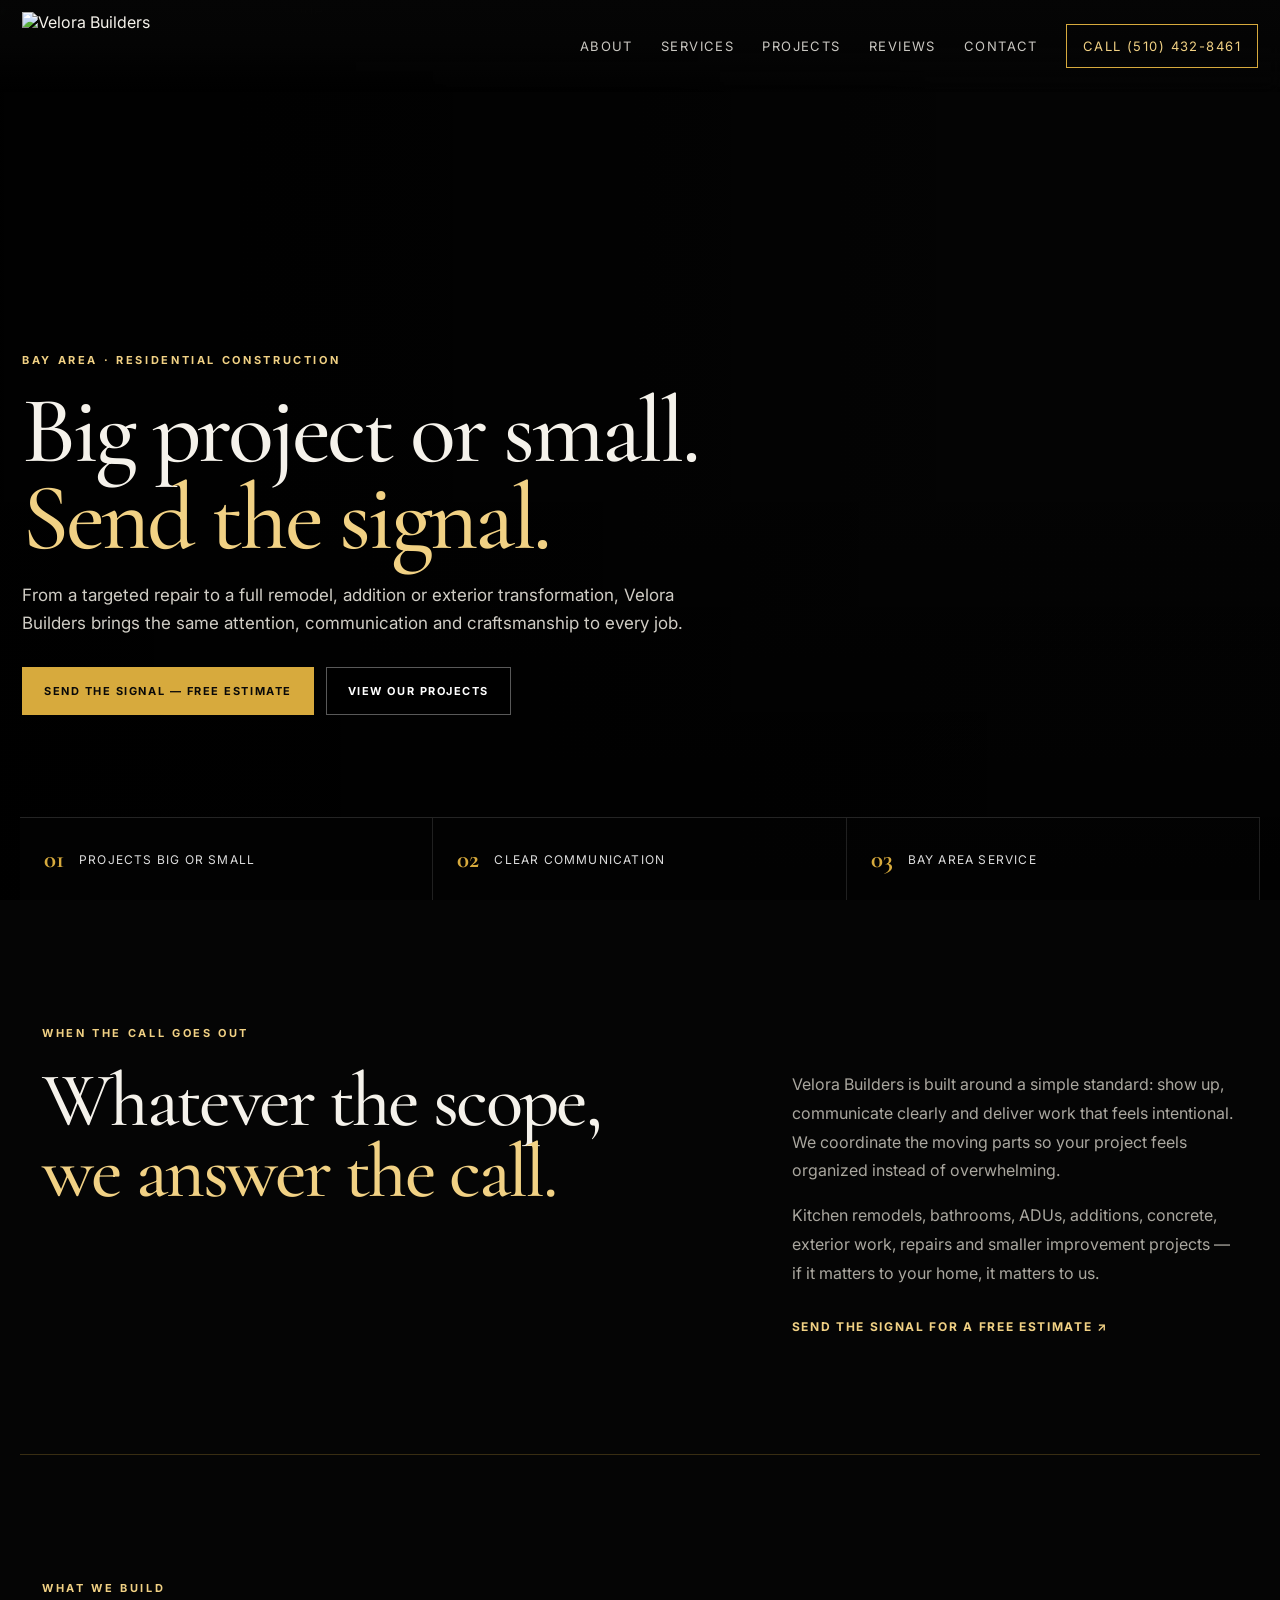
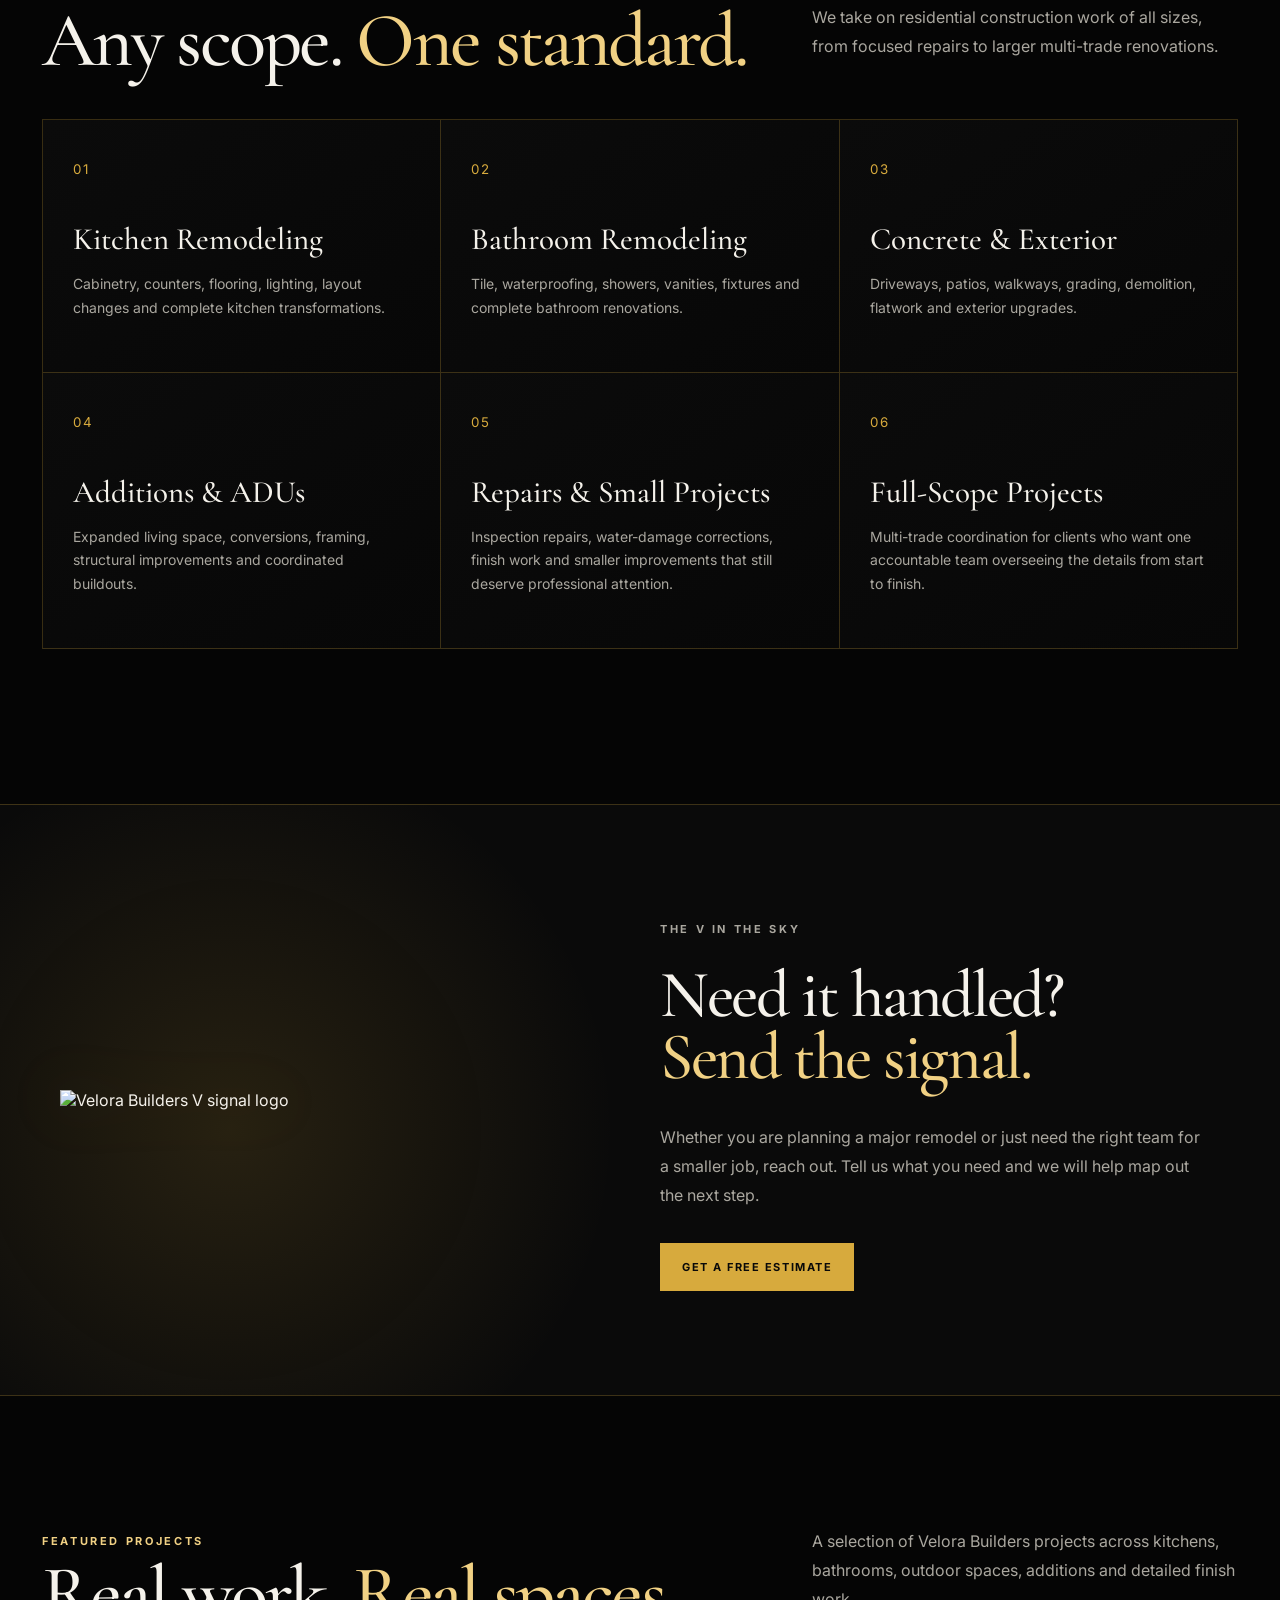
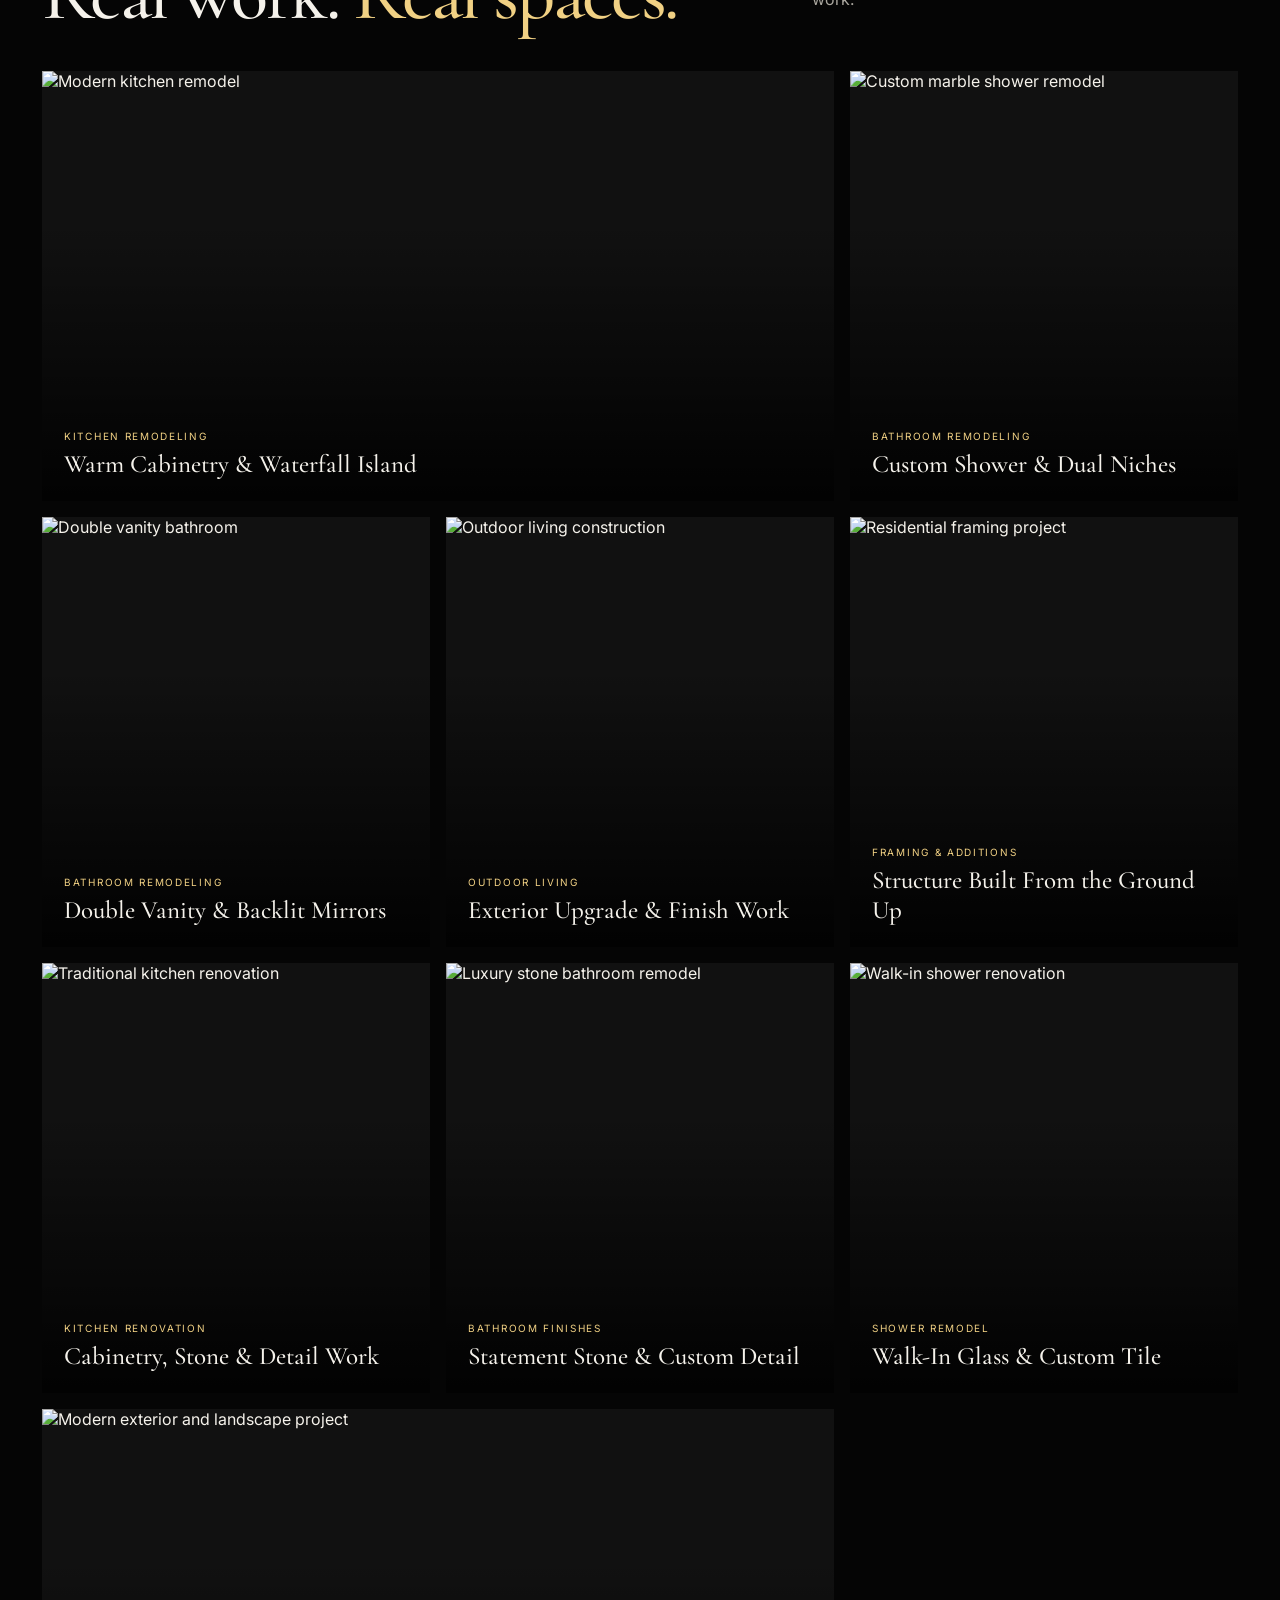
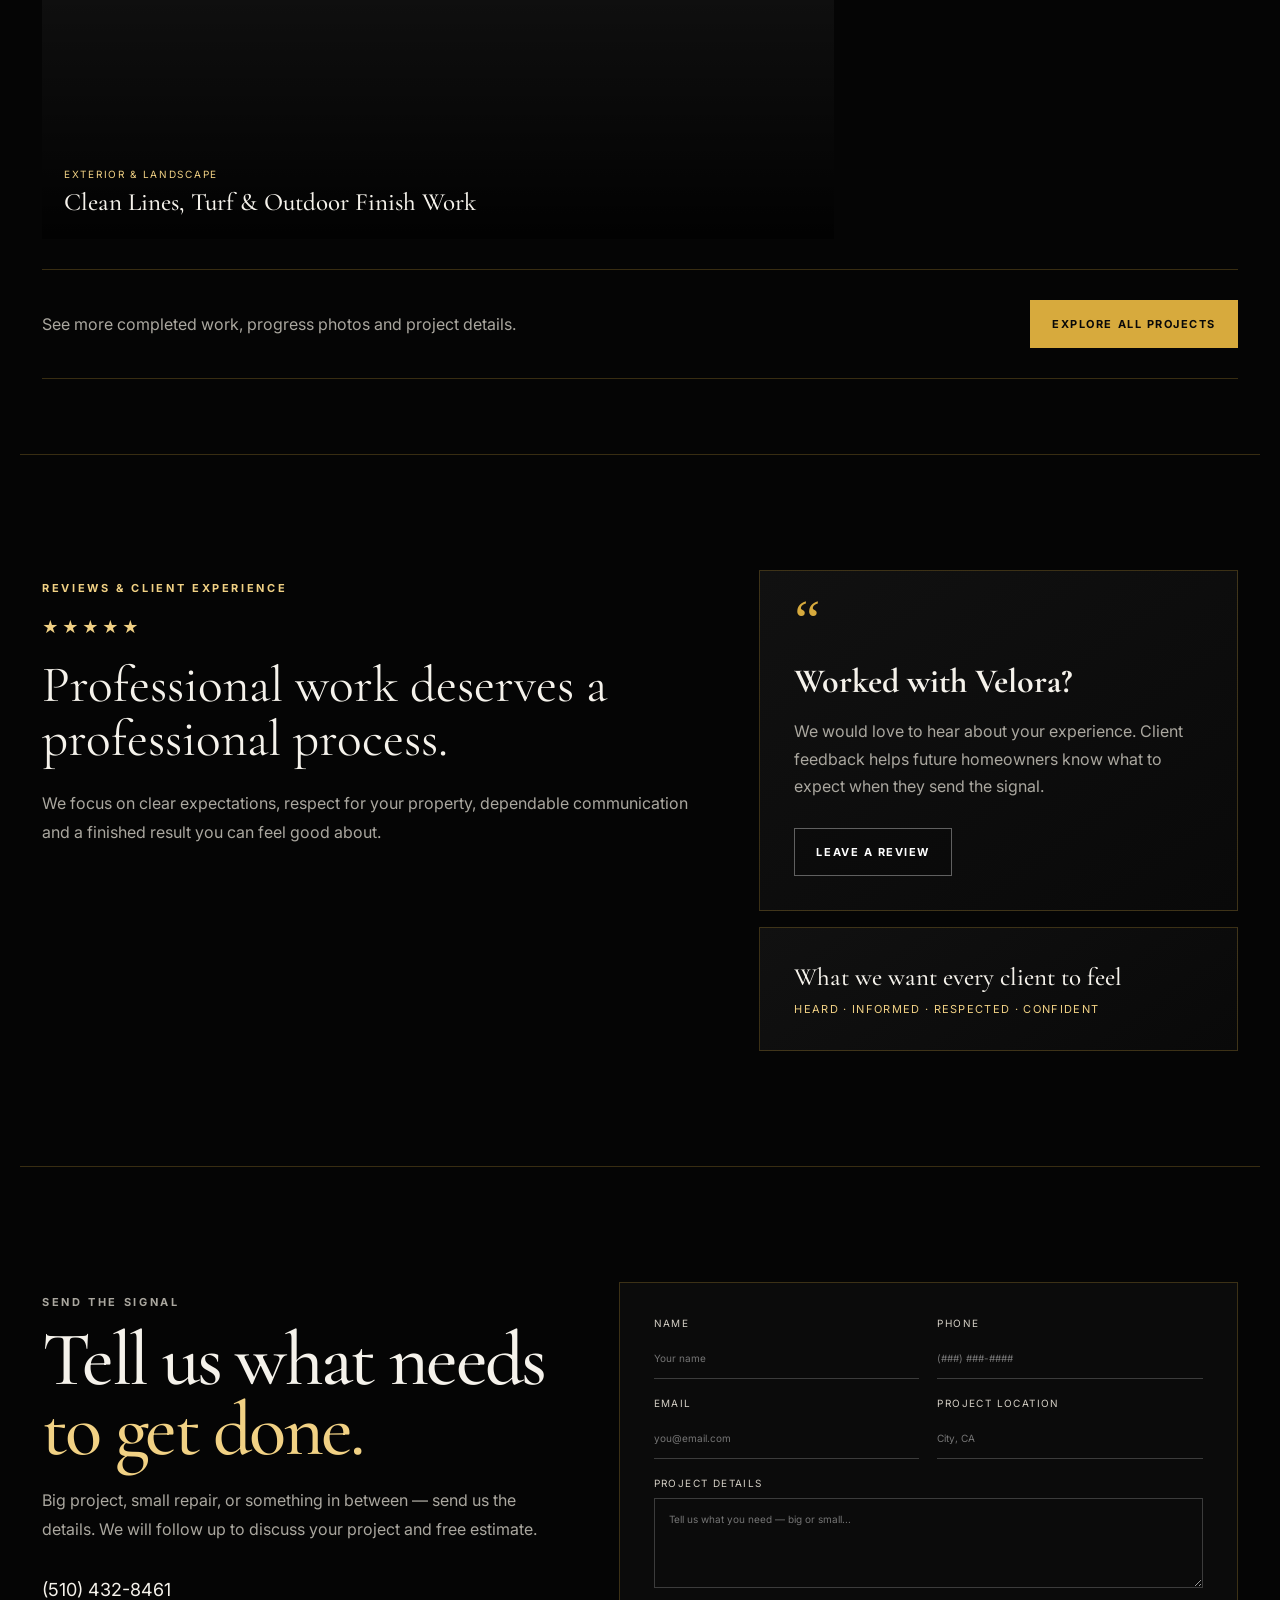
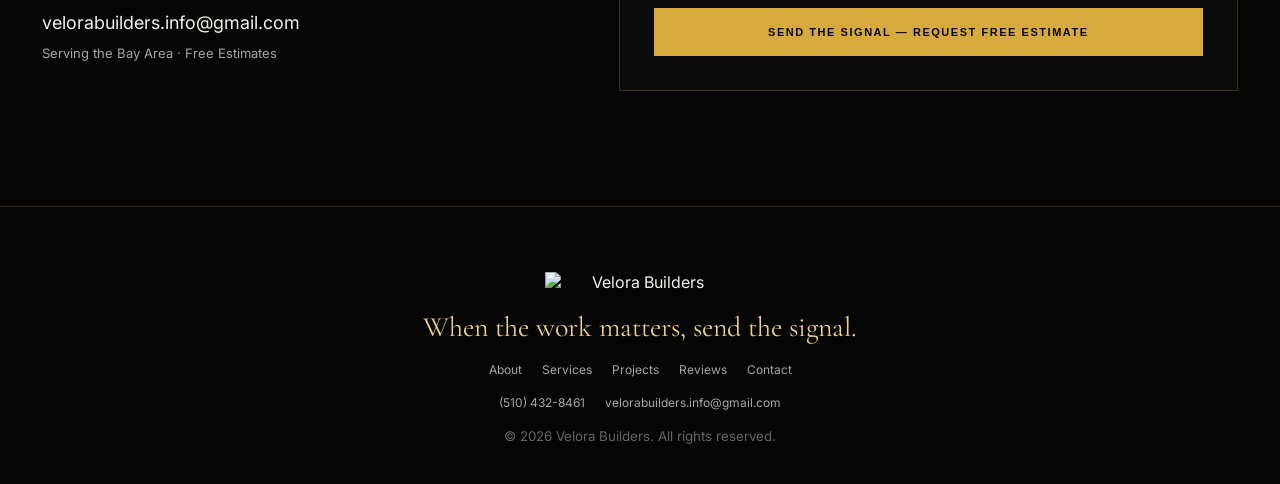
==== index.html @ 0543bd44 "Add files via upload" ====
<!doctype html>
<html lang="en">
<head>
<meta charset="utf-8">
<meta name="viewport" content="width=device-width,initial-scale=1,viewport-fit=cover">
<meta name="theme-color" content="#050505">
<meta name="description" content="Velora Builders provides residential construction, remodeling, additions, concrete, repairs and full-scope project coordination across the Bay Area. Big or small, send the signal for a free estimate.">
<title>Velora Builders | Bay Area Construction & Remodeling</title>
<link rel="preconnect" href="https://fonts.googleapis.com">
<link rel="preconnect" href="https://fonts.gstatic.com" crossorigin>
<link href="https://fonts.googleapis.com/css2?family=Cormorant+Garamond:wght@400;500;600&family=Inter:wght@400;500;600;700&display=swap" rel="stylesheet">
<link rel="icon" href="assets/logo.webp" type="image/svg+xml">
<link rel="stylesheet" href="styles.css">
<script defer src="script.js"></script>
<script type="application/ld+json">{"@context":"https://schema.org","@type":"GeneralContractor","name":"Velora Builders","telephone":"+1-510-432-8461","email":"velorabuilders.info@gmail.com","areaServed":"San Francisco Bay Area, California","description":"Residential construction, remodeling, additions, ADUs, concrete, exterior work and repairs for projects big or small."}</script>
</head>
<body>
<header class="site-header" id="top">
  <a class="brand" href="#top" aria-label="Velora Builders home"><img src="assets/logo.webp" alt="Velora Builders"></a>
  <button class="menu-btn" type="button" aria-expanded="false" aria-controls="main-nav" aria-label="Open menu"><span></span><span></span><span></span></button>
  <nav class="nav" id="main-nav">
    <a href="#about">About</a><a href="#services">Services</a><a href="projects.html">Projects</a><a href="#reviews">Reviews</a><a href="#contact">Contact</a>
    <a class="nav-call" href="tel:+15104328461">Call (510) 432-8461</a>
  </nav>
</header>
<main>
<section class="hero">
  <img class="hero-photo" src="assets/hero-kitchen.webp" alt="Modern kitchen remodel by Velora Builders">
  <div class="hero-shade"></div>
  <div class="hero-copy reveal">
    <p class="eyebrow">BAY AREA · RESIDENTIAL CONSTRUCTION</p>
    <h1>Big project or small.<br><em>Send the signal.</em></h1>
    <p class="hero-sub">From a targeted repair to a full remodel, addition or exterior transformation, Velora Builders brings the same attention, communication and craftsmanship to every job.</p>
    <div class="hero-actions"><a class="btn btn-gold" href="#contact">Send the Signal — Free Estimate</a><a class="btn btn-ghost" href="projects.html">View Our Projects</a></div>
  </div>
  <div class="hero-proof reveal"><div><b>01</b><span>Projects big or small</span></div><div><b>02</b><span>Clear communication</span></div><div><b>03</b><span>Bay Area service</span></div></div>
</section>

<section id="about" class="section intro-section">
  <p class="section-kicker">WHEN THE CALL GOES OUT</p>
  <div class="intro-grid"><h2>Whatever the scope,<br><span>we answer the call.</span></h2><div class="intro-copy"><p>Velora Builders is built around a simple standard: show up, communicate clearly and deliver work that feels intentional. We coordinate the moving parts so your project feels organized instead of overwhelming.</p><p>Kitchen remodels, bathrooms, ADUs, additions, concrete, exterior work, repairs and smaller improvement projects — if it matters to your home, it matters to us.</p><a class="text-link" href="#contact">Send the signal for a free estimate ↗</a></div></div>
</section>

<section id="services" class="section services-section">
  <div class="section-heading"><div><p class="section-kicker">WHAT WE BUILD</p><h2>Any scope. <span>One standard.</span></h2></div><p>We take on residential construction work of all sizes, from focused repairs to larger multi-trade renovations.</p></div>
  <div class="service-grid">
    <article class="service-card"><small>01</small><h3>Kitchen Remodeling</h3><p>Cabinetry, counters, flooring, lighting, layout changes and complete kitchen transformations.</p></article>
    <article class="service-card"><small>02</small><h3>Bathroom Remodeling</h3><p>Tile, waterproofing, showers, vanities, fixtures and complete bathroom renovations.</p></article>
    <article class="service-card"><small>03</small><h3>Concrete & Exterior</h3><p>Driveways, patios, walkways, grading, demolition, flatwork and exterior upgrades.</p></article>
    <article class="service-card"><small>04</small><h3>Additions & ADUs</h3><p>Expanded living space, conversions, framing, structural improvements and coordinated buildouts.</p></article>
    <article class="service-card"><small>05</small><h3>Repairs & Small Projects</h3><p>Inspection repairs, water-damage corrections, finish work and smaller improvements that still deserve professional attention.</p></article>
    <article class="service-card"><small>06</small><h3>Full-Scope Projects</h3><p>Multi-trade coordination for clients who want one accountable team overseeing the details from start to finish.</p></article>
  </div>
</section>

<section class="signal-section">
  <div class="signal-art"><img src="assets/logo.webp" alt="Velora Builders V signal logo"></div>
  <div class="signal-copy"><p class="section-kicker">THE V IN THE SKY</p><h2>Need it handled?<br><span>Send the signal.</span></h2><p>Whether you are planning a major remodel or just need the right team for a smaller job, reach out. Tell us what you need and we will help map out the next step.</p><a class="btn btn-gold" href="#contact">Get a Free Estimate</a></div>
</section>

<section id="projects" class="section projects-section">
  <div class="section-heading"><div><p class="section-kicker">FEATURED PROJECTS</p><h2>Real work. <span>Real spaces.</span></h2></div><p>A selection of Velora Builders projects across kitchens, bathrooms, outdoor spaces, additions and detailed finish work.</p></div>
  <div class="project-grid">
    <figure class="project project-wide"><img src="assets/hero-kitchen.webp" alt="Modern kitchen remodel" loading="lazy"><figcaption><span>KITCHEN REMODELING</span><b>Warm Cabinetry & Waterfall Island</b></figcaption></figure>
    <figure class="project"><img src="assets/bathroom-marble.webp" alt="Custom marble shower remodel" loading="lazy"><figcaption><span>BATHROOM REMODELING</span><b>Custom Shower & Dual Niches</b></figcaption></figure>
    <figure class="project"><img src="assets/bathroom-vanity.webp" alt="Double vanity bathroom" loading="lazy"><figcaption><span>BATHROOM REMODELING</span><b>Double Vanity & Backlit Mirrors</b></figcaption></figure>
    <figure class="project"><img src="assets/outdoor-living.webp" alt="Outdoor living construction" loading="lazy"><figcaption><span>OUTDOOR LIVING</span><b>Exterior Upgrade & Finish Work</b></figcaption></figure>
    <figure class="project"><img src="assets/framing.webp" alt="Residential framing project" loading="lazy"><figcaption><span>FRAMING & ADDITIONS</span><b>Structure Built From the Ground Up</b></figcaption></figure>
    <figure class="project"><img src="assets/kitchen-sf.webp" alt="Traditional kitchen renovation" loading="lazy"><figcaption><span>KITCHEN RENOVATION</span><b>Cabinetry, Stone & Detail Work</b></figcaption></figure>
    <figure class="project"><img src="assets/bathroom-stone.webp" alt="Luxury stone bathroom remodel" loading="lazy"><figcaption><span>BATHROOM FINISHES</span><b>Statement Stone & Custom Detail</b></figcaption></figure>
    <figure class="project"><img src="assets/bathroom-shower.webp" alt="Walk-in shower renovation" loading="lazy"><figcaption><span>SHOWER REMODEL</span><b>Walk-In Glass & Custom Tile</b></figcaption></figure>
    <figure class="project project-wide"><img src="assets/exterior-modern.webp" alt="Modern exterior and landscape project" loading="lazy"><figcaption><span>EXTERIOR & LANDSCAPE</span><b>Clean Lines, Turf & Outdoor Finish Work</b></figcaption></figure>
  </div>
  <div class="project-cta"><p>See more completed work, progress photos and project details.</p><a class="btn btn-gold" href="projects.html">Explore All Projects</a></div>
</section>

<section id="reviews" class="section reviews-section">
  <div class="review-main"><p class="section-kicker">REVIEWS & CLIENT EXPERIENCE</p><div class="stars" aria-label="Five stars">★★★★★</div><blockquote>Professional work deserves a professional process.</blockquote><p>We focus on clear expectations, respect for your property, dependable communication and a finished result you can feel good about.</p></div>
  <div class="review-stack">
    <article class="review-card"><span class="quote-mark">“</span><h3>Worked with Velora?</h3><p>We would love to hear about your experience. Client feedback helps future homeowners know what to expect when they send the signal.</p><a class="btn btn-ghost" href="mailto:velorabuilders.info@gmail.com?subject=Velora%20Builders%20Review">Leave a Review</a></article>
    <article class="review-mini"><b>What we want every client to feel</b><span>Heard · Informed · Respected · Confident</span></article>
  </div>
</section>

<section id="contact" class="section contact-section">
  <div class="contact-copy"><p class="section-kicker">SEND THE SIGNAL</p><h2>Tell us what needs <span>to get done.</span></h2><p>Big project, small repair, or something in between — send us the details. We will follow up to discuss your project and free estimate.</p><div class="contact-list"><a href="tel:+15104328461">(510) 432-8461</a><a href="mailto:velorabuilders.info@gmail.com">velorabuilders.info@gmail.com</a><span>Serving the Bay Area · Free Estimates</span></div></div>
  <form class="lead-form" action="https://formsubmit.co/velorabuilders.info@gmail.com" method="POST">
    <input type="hidden" name="_subject" value="New Velora Builders Website Lead"><input type="hidden" name="_captcha" value="false">
    <label>Name<input required name="name" type="text" placeholder="Your name"></label><label>Phone<input required name="phone" type="tel" placeholder="(###) ###-####"></label><label>Email<input name="email" type="email" placeholder="you@email.com"></label><label>Project Location<input name="location" type="text" placeholder="City, CA"></label><label class="full">Project Details<textarea required name="message" rows="5" placeholder="Tell us what you need — big or small..."></textarea></label><button class="btn btn-gold full" type="submit">Send the Signal — Request Free Estimate</button>
  </form>
</section>
</main>
<footer><a class="footer-brand" href="#top"><img src="assets/logo.webp" alt="Velora Builders"></a><p>When the work matters, send the signal.</p><div class="footer-links"><a href="#about">About</a><a href="#services">Services</a><a href="projects.html">Projects</a><a href="#reviews">Reviews</a><a href="#contact">Contact</a></div><div class="footer-contact"><a href="tel:+15104328461">(510) 432-8461</a><a href="mailto:velorabuilders.info@gmail.com">velorabuilders.info@gmail.com</a></div><small>© 2026 Velora Builders. All rights reserved.</small></footer>
</body></html>
---- styles.css ----
:root{--bg:#050505;--panel:#0b0b0b;--panel2:#111;--gold:#d7aa3d;--gold2:#f1d184;--text:#f5f2eb;--muted:#aaa79f;--line:rgba(215,170,61,.24);--max:1240px}*{box-sizing:border-box}html{scroll-behavior:smooth}body{margin:0;background:var(--bg);color:var(--text);font-family:Inter,Arial,sans-serif;overflow-x:hidden}body.menu-open{overflow:hidden}a{color:inherit;text-decoration:none}img{display:block;width:100%}.site-header{position:fixed;top:0;left:0;right:0;z-index:50;height:92px;display:flex;align-items:center;justify-content:space-between;padding:12px max(22px,calc((100vw - var(--max))/2));background:linear-gradient(180deg,rgba(5,5,5,.98),rgba(5,5,5,.78),transparent);backdrop-filter:blur(8px)}.brand{width:155px;display:block}.brand img{height:68px;object-fit:contain}.nav{display:flex;align-items:center;gap:28px;font-size:13px;text-transform:uppercase;letter-spacing:.11em}.nav a{opacity:.82;transition:.2s}.nav a:hover{opacity:1;color:var(--gold2)}.nav-call{border:1px solid var(--gold);padding:13px 16px;color:var(--gold2)!important;opacity:1!important}.menu-btn{display:none;background:none;border:0;padding:12px;z-index:60}.menu-btn span{display:block;width:27px;height:1px;background:#fff;margin:6px 0;transition:.25s}.hero{min-height:100svh;position:relative;display:flex;align-items:flex-end;overflow:hidden}.hero-photo{position:absolute;inset:0;height:100%;object-fit:cover;object-position:center}.hero-shade{position:absolute;inset:0;background:linear-gradient(90deg,rgba(0,0,0,.9) 0%,rgba(0,0,0,.64) 46%,rgba(0,0,0,.24) 78%),linear-gradient(0deg,rgba(0,0,0,.86),transparent 50%)}.hero-copy{position:relative;z-index:2;width:min(760px,calc(100% - 44px));margin-left:max(22px,calc((100vw - var(--max))/2));padding:0 0 185px}.eyebrow,.section-kicker{font-size:11px;letter-spacing:.24em;text-transform:uppercase;color:var(--gold2);font-weight:700}.hero h1,.section h2,.signal-copy h2{font-family:"Cormorant Garamond",serif;font-weight:500;line-height:.92;letter-spacing:-.035em}.hero h1{font-size:clamp(58px,7.4vw,112px);margin:20px 0}.hero h1 em,.section h2 span,.signal-copy h2 span{color:var(--gold2);font-style:normal}.hero-sub{max-width:690px;color:#d0cdc5;font-size:17px;line-height:1.65}.hero-actions{display:flex;gap:12px;flex-wrap:wrap;margin-top:30px}.btn{display:inline-flex;align-items:center;justify-content:center;min-height:48px;padding:0 21px;text-transform:uppercase;font-size:11px;font-weight:700;letter-spacing:.14em;border:1px solid transparent;transition:.2s}.btn-gold{background:var(--gold);color:#090909}.btn-gold:hover{background:var(--gold2)}.btn-ghost{border-color:rgba(255,255,255,.35);color:#fff;background:rgba(0,0,0,.15)}.btn-ghost:hover{border-color:var(--gold);color:var(--gold2)}.hero-proof{position:absolute;z-index:3;bottom:0;left:0;right:0;display:grid;grid-template-columns:repeat(3,1fr);max-width:var(--max);margin:auto;border-top:1px solid rgba(255,255,255,.14)}.hero-proof div{padding:26px 24px;display:flex;gap:15px;align-items:center;border-right:1px solid rgba(255,255,255,.12);background:rgba(5,5,5,.42);backdrop-filter:blur(6px)}.hero-proof b{color:var(--gold);font-family:"Cormorant Garamond",serif;font-size:25px}.hero-proof span{font-size:12px;text-transform:uppercase;letter-spacing:.1em;color:#ddd}.section{max-width:var(--max);margin:auto;padding:115px 22px}.intro-grid{display:grid;grid-template-columns:1.2fr .8fr;gap:80px;margin-top:26px}.section h2{font-size:clamp(50px,6vw,82px);margin:0}.intro-copy,.section-heading>p,.signal-copy p,.contact-copy>p{color:var(--muted);line-height:1.8}.intro-copy p:first-child{margin-top:4px}.text-link{color:var(--gold2);font-size:12px;text-transform:uppercase;letter-spacing:.14em;font-weight:700;display:inline-block;margin-top:12px}.services-section{border-top:1px solid var(--line)}.section-heading{display:grid;grid-template-columns:1.25fr .75fr;gap:60px;align-items:end;margin-bottom:42px}.section-heading h2{margin-top:10px}.service-grid{display:grid;grid-template-columns:repeat(3,1fr);border-top:1px solid var(--line);border-left:1px solid var(--line)}.service-card{padding:38px 30px;min-height:250px;border-right:1px solid var(--line);border-bottom:1px solid var(--line);background:linear-gradient(145deg,#0b0b0b,#070707)}.service-card small{color:var(--gold);letter-spacing:.14em}.service-card h3{font-family:"Cormorant Garamond",serif;font-size:31px;font-weight:500;margin:42px 0 10px}.service-card p{color:var(--muted);font-size:14px;line-height:1.7}.signal-section{max-width:1450px;margin:40px auto 0;display:grid;grid-template-columns:1fr 1fr;background:radial-gradient(circle at 18% 55%,rgba(215,170,61,.14),transparent 35%),#0a0a0a;border-top:1px solid var(--line);border-bottom:1px solid var(--line)}.signal-art{min-height:590px;display:flex;align-items:center;justify-content:center;padding:50px}.signal-art img{max-width:520px;filter:drop-shadow(0 0 28px rgba(215,170,61,.17))}.signal-copy{display:flex;flex-direction:column;justify-content:center;padding:70px 80px 70px 20px}.signal-copy h2{font-size:clamp(52px,5.2vw,80px);margin:14px 0 20px}.signal-copy .btn{align-self:flex-start;margin-top:18px}.projects-section{padding-bottom:75px}.project-grid{display:grid;grid-template-columns:repeat(12,1fr);gap:16px}.project{position:relative;overflow:hidden;min-height:430px;margin:0;grid-column:span 4;background:#111}.project-wide{grid-column:span 8}.project img{position:absolute;inset:0;height:100%;object-fit:cover;transition:transform .6s ease}.project:after{content:"";position:absolute;inset:35% 0 0;background:linear-gradient(transparent,rgba(0,0,0,.9))}.project:hover img{transform:scale(1.025)}.project figcaption{position:absolute;z-index:2;left:22px;right:22px;bottom:22px}.project figcaption span{display:block;color:var(--gold2);font-size:10px;letter-spacing:.17em;margin-bottom:7px}.project figcaption b{font-family:"Cormorant Garamond",serif;font-size:25px;font-weight:500}.project-cta{margin-top:30px;display:flex;align-items:center;justify-content:space-between;gap:25px;padding:28px 0;border-top:1px solid var(--line);border-bottom:1px solid var(--line)}.project-cta p{color:var(--muted)}.reviews-section{display:grid;grid-template-columns:1.15fr .85fr;gap:70px;border-top:1px solid var(--line)}.stars{color:var(--gold2);letter-spacing:.18em;margin:22px 0}.review-main blockquote{font-family:"Cormorant Garamond",serif;font-size:clamp(42px,4vw,62px);line-height:1.05;margin:0 0 22px}.review-main>p:last-child{color:var(--muted);line-height:1.8;max-width:650px}.review-stack{display:grid;gap:16px}.review-card,.review-mini{border:1px solid var(--line);padding:34px;background:linear-gradient(145deg,#111,#090909)}.quote-mark{font-family:serif;color:var(--gold);font-size:58px;line-height:.5}.review-card h3{font-family:"Cormorant Garamond",serif;font-size:34px;margin:18px 0 8px}.review-card p{color:var(--muted);line-height:1.7}.review-card .btn{margin-top:12px}.review-mini{display:flex;flex-direction:column;gap:10px}.review-mini b{font-family:"Cormorant Garamond",serif;font-size:25px;font-weight:500}.review-mini span{color:var(--gold2);font-size:11px;letter-spacing:.12em;text-transform:uppercase}.contact-section{display:grid;grid-template-columns:.9fr 1.1fr;gap:70px;border-top:1px solid var(--line)}.contact-copy h2{margin:12px 0 20px}.contact-list{display:grid;gap:12px;margin-top:35px}.contact-list a{font-size:18px}.contact-list a:hover{color:var(--gold2)}.contact-list span{color:var(--muted);font-size:13px}.lead-form{display:grid;grid-template-columns:1fr 1fr;gap:18px;padding:34px;border:1px solid var(--line);background:#0b0b0b}.lead-form label{font-size:10px;letter-spacing:.14em;text-transform:uppercase;color:#d3cec4}.lead-form input,.lead-form textarea{width:100%;margin-top:9px;padding:14px 0;color:#fff;background:transparent;border:0;border-bottom:1px solid rgba(255,255,255,.2);outline:none;font:inherit;text-transform:none}.lead-form textarea{resize:vertical;border:1px solid rgba(255,255,255,.2);padding:14px}.lead-form input:focus,.lead-form textarea:focus{border-color:var(--gold)}.full{grid-column:1/-1}footer{border-top:1px solid var(--line);padding:65px 22px 40px;display:grid;justify-items:center;gap:18px;text-align:center}.footer-brand{width:190px}.footer-brand img{max-height:150px;object-fit:contain}.footer-links,.footer-contact{display:flex;gap:20px;flex-wrap:wrap;justify-content:center;font-size:12px;color:var(--muted)}footer>p{font-family:"Cormorant Garamond",serif;font-size:28px;margin:0;color:var(--gold2)}footer small{color:#666}.reveal{animation:fadeUp .8s ease both}@keyframes fadeUp{from{opacity:0;transform:translateY(20px)}to{opacity:1;transform:none}}
@media(max-width:900px){.site-header{height:78px;padding:8px 18px}.brand{width:118px}.brand img{height:59px}.menu-btn{display:block}.nav{position:fixed;inset:0;width:100vw;height:100dvh;min-height:100svh;background:rgba(5,5,5,.985);display:flex;flex-direction:column;justify-content:center;align-items:center;gap:26px;padding:calc(90px + env(safe-area-inset-top)) 24px calc(40px + env(safe-area-inset-bottom));overflow-y:auto;transform:translateX(105%);transition:transform .3s ease;font-size:15px}.nav.open{transform:translateX(0)}.menu-btn.active span:nth-child(1){transform:translateY(7px) rotate(45deg)}.menu-btn.active span:nth-child(2){opacity:0}.menu-btn.active span:nth-child(3){transform:translateY(-7px) rotate(-45deg)}.hero{min-height:100svh}.hero-shade{background:linear-gradient(0deg,rgba(0,0,0,.92) 0%,rgba(0,0,0,.55) 70%,rgba(0,0,0,.15))}.hero-copy{margin-left:22px;padding-bottom:205px}.hero h1{font-size:clamp(53px,15vw,78px)}.hero-sub{font-size:15px}.hero-actions .btn{width:100%}.hero-proof div{padding:18px 12px;display:block}.hero-proof b{display:block}.hero-proof span{font-size:9px}.section{padding:80px 20px}.intro-grid,.section-heading,.reviews-section,.contact-section{grid-template-columns:1fr;gap:35px}.service-grid{grid-template-columns:1fr 1fr}.signal-section{grid-template-columns:1fr}.signal-art{min-height:390px;padding:35px}.signal-art img{max-width:380px}.signal-copy{padding:15px 25px 65px}.project{grid-column:span 6;min-height:380px}.project-wide{grid-column:span 12}.project-cta{align-items:flex-start;flex-direction:column}.lead-form{padding:24px}.reviews-section{gap:28px}}
@media(max-width:560px){.service-grid{grid-template-columns:1fr}.project,.project-wide{grid-column:span 12;min-height:390px}.lead-form{grid-template-columns:1fr}.lead-form label{grid-column:1/-1}.hero-proof span{line-height:1.35}.section-heading>p{margin-top:0}.contact-list a{font-size:15px}.signal-art{min-height:330px}.signal-copy h2{font-size:52px}.project-grid{gap:12px}}
/* Premium project archive */
.projects-hero{min-height:68svh;padding:190px max(22px,calc((100vw - var(--max))/2)) 90px;display:flex;flex-direction:column;justify-content:flex-end;background:radial-gradient(circle at 78% 30%,rgba(215,170,61,.09),transparent 26%),linear-gradient(180deg,#060606,#090909);border-bottom:1px solid var(--line)}.projects-hero h1{font-family:"Cormorant Garamond",serif;font-weight:500;font-size:clamp(64px,8vw,118px);line-height:.86;letter-spacing:-.04em;margin:18px 0 24px}.projects-hero h1 span{color:var(--gold2)}.projects-hero>p:last-child{max-width:650px;color:var(--muted);font-size:17px;line-height:1.75}.gallery-intro{margin-bottom:44px}.gallery-grid{columns:3 320px;column-gap:16px}.gallery-item{break-inside:avoid;margin:0 0 16px;position:relative;background:#111;overflow:hidden}.gallery-item img{display:block;width:100%;height:auto;transition:transform .55s ease,filter .55s ease}.gallery-item:after{content:"";position:absolute;inset:50% 0 0;background:linear-gradient(transparent,rgba(0,0,0,.88));pointer-events:none}.gallery-item:hover img{transform:scale(1.018);filter:brightness(.82)}.gallery-item figcaption{position:absolute;z-index:2;left:20px;right:20px;bottom:18px}.gallery-item figcaption span{display:block;color:var(--gold2);font-size:9px;letter-spacing:.18em;margin-bottom:5px}.gallery-item figcaption b{font-family:"Cormorant Garamond",serif;font-size:23px;font-weight:500}.gallery-cta{padding:110px 22px;text-align:center;border-top:1px solid var(--line);background:radial-gradient(circle at 50% 100%,rgba(215,170,61,.1),transparent 40%)}.gallery-cta h2{font-family:"Cormorant Garamond",serif;font-size:clamp(56px,7vw,94px);font-weight:500;line-height:.9;margin:16px 0 32px}.gallery-cta h2 span{color:var(--gold2)}
@media(max-width:700px){.projects-hero{min-height:58svh;padding-top:130px}.gallery-grid{columns:1}.gallery-item figcaption b{font-size:21px}}
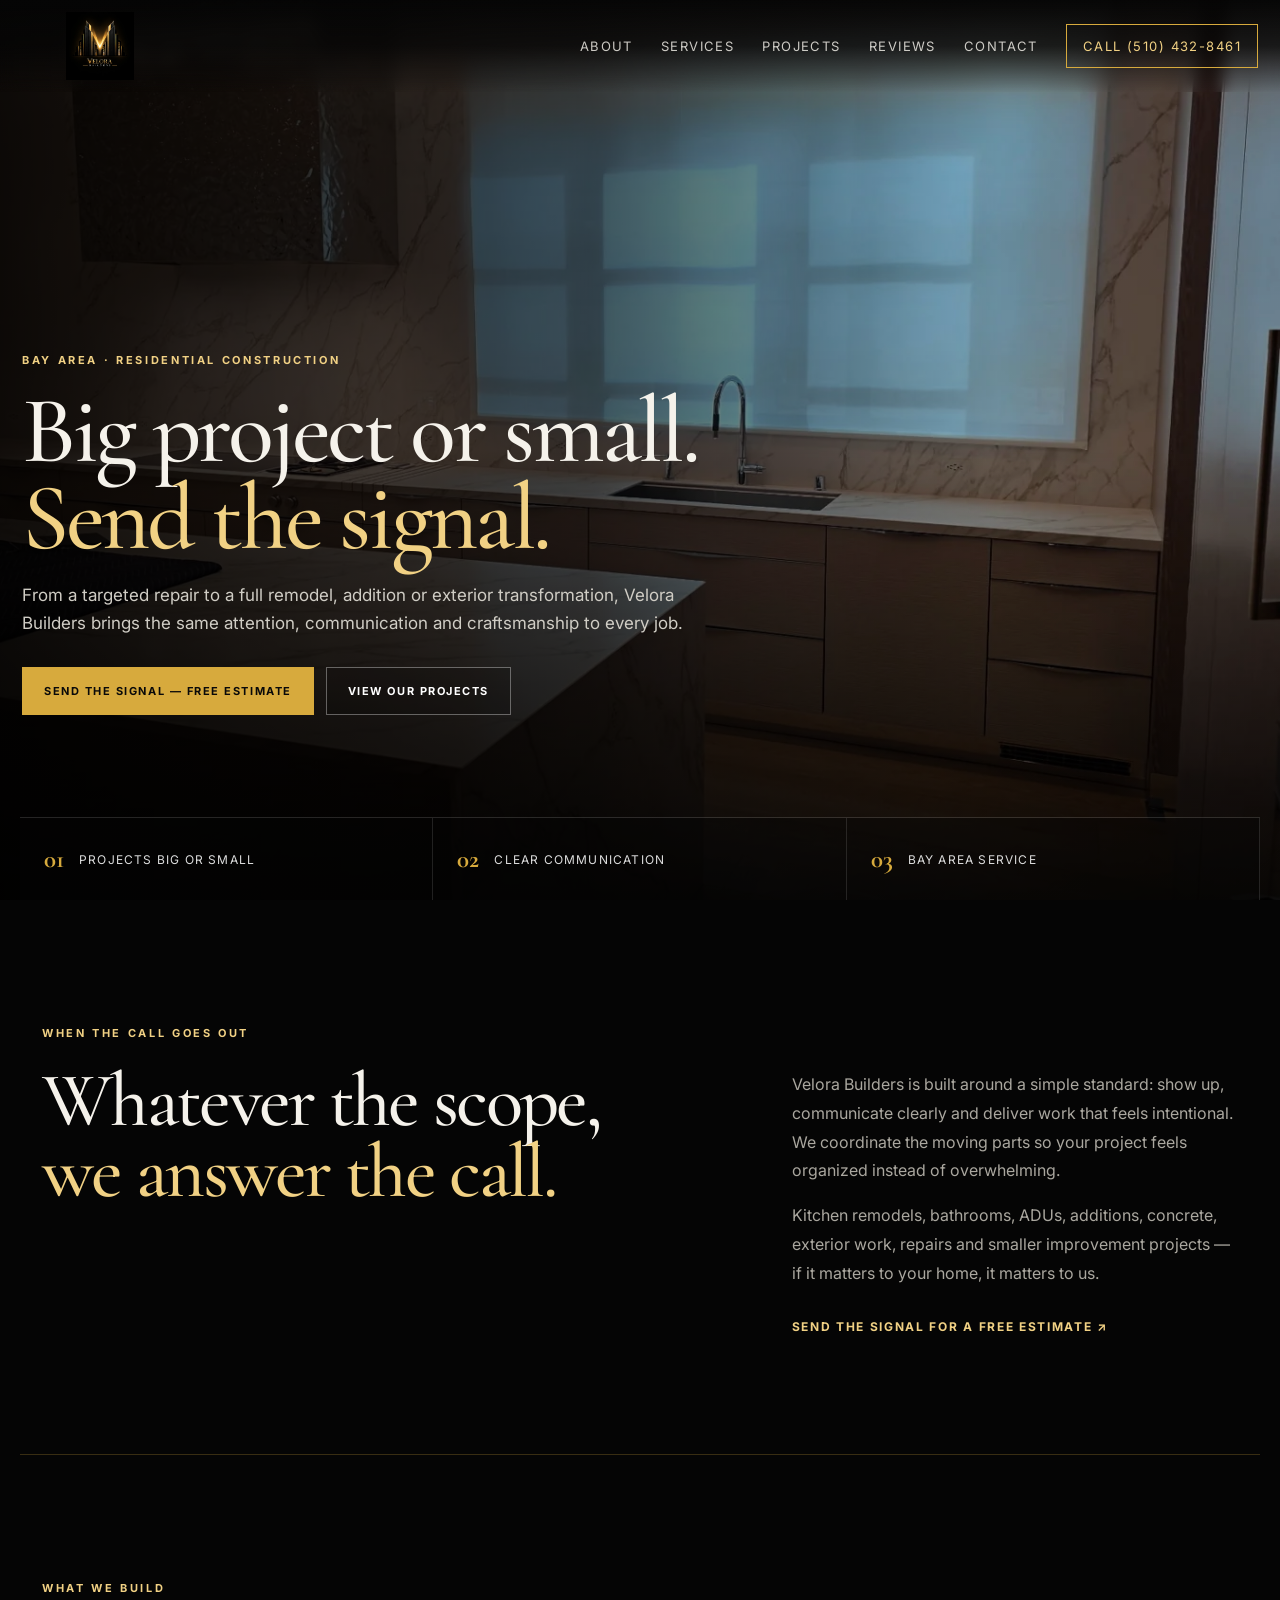
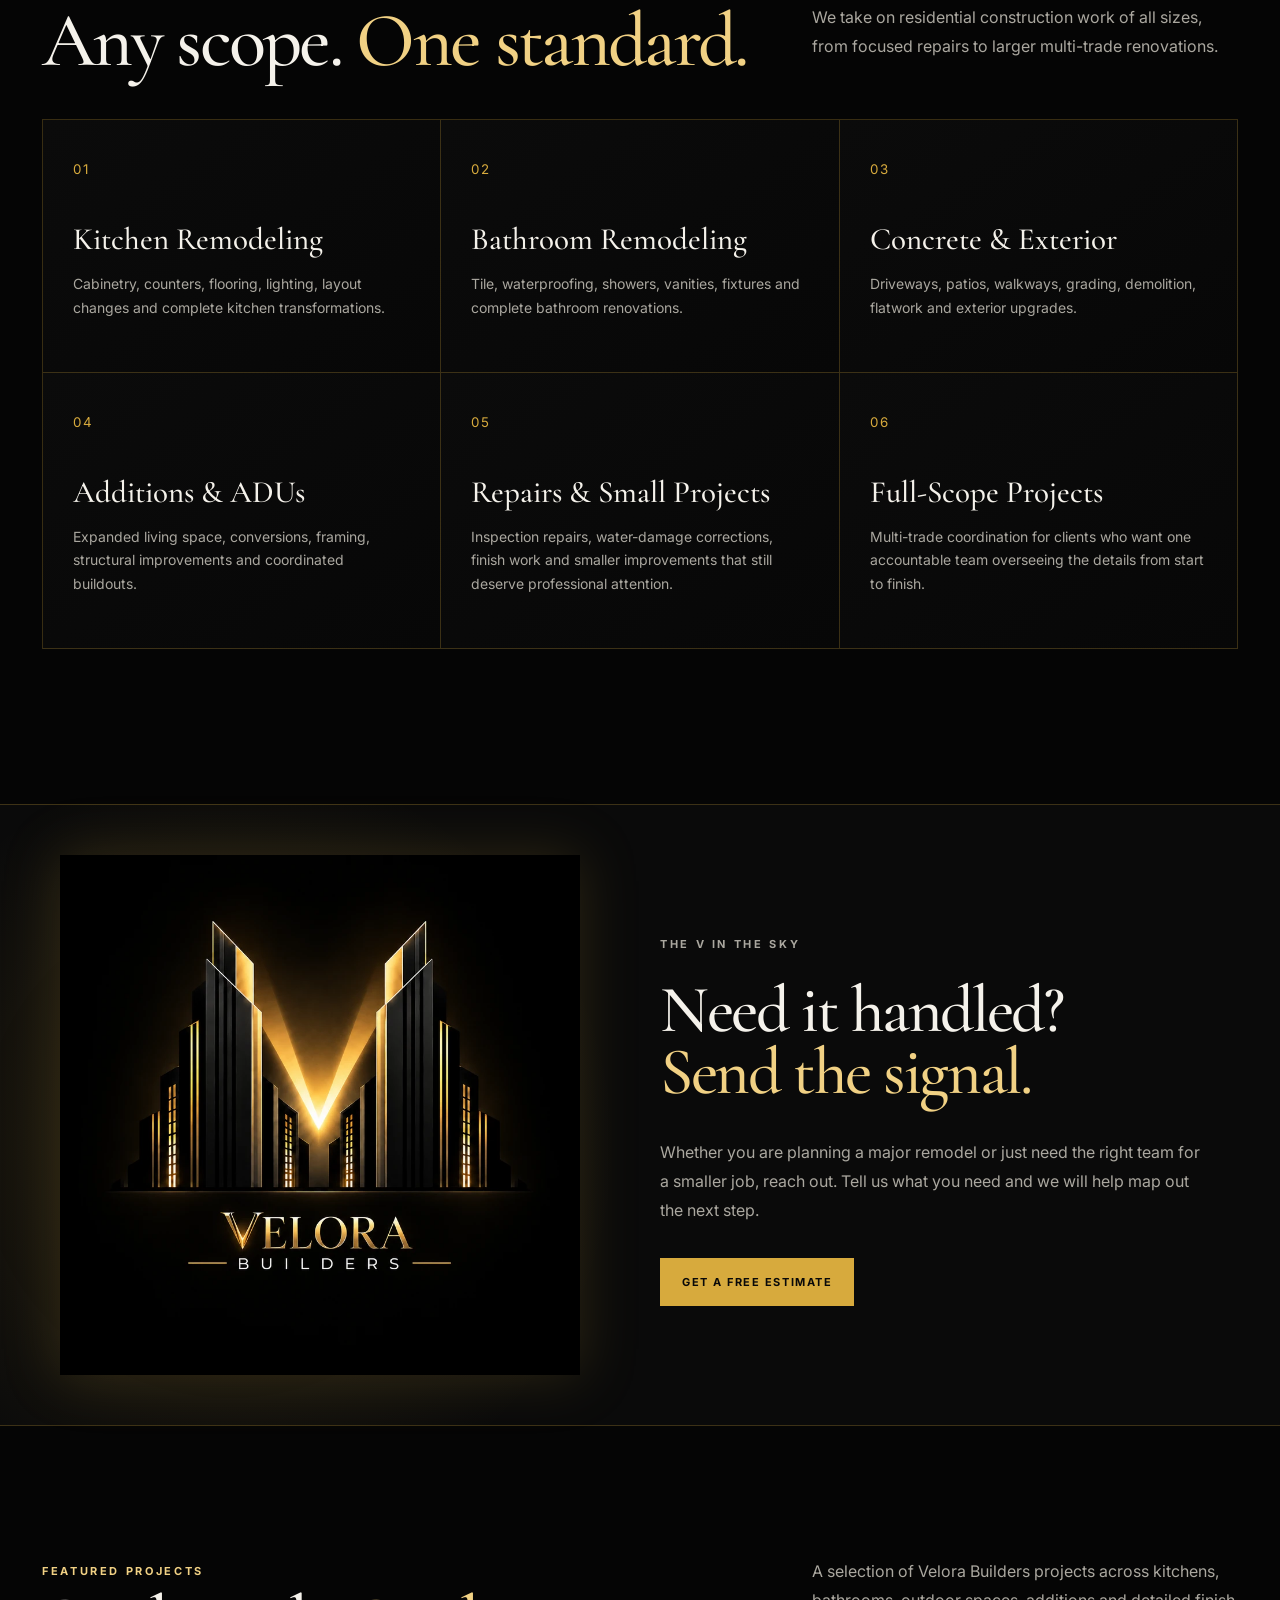
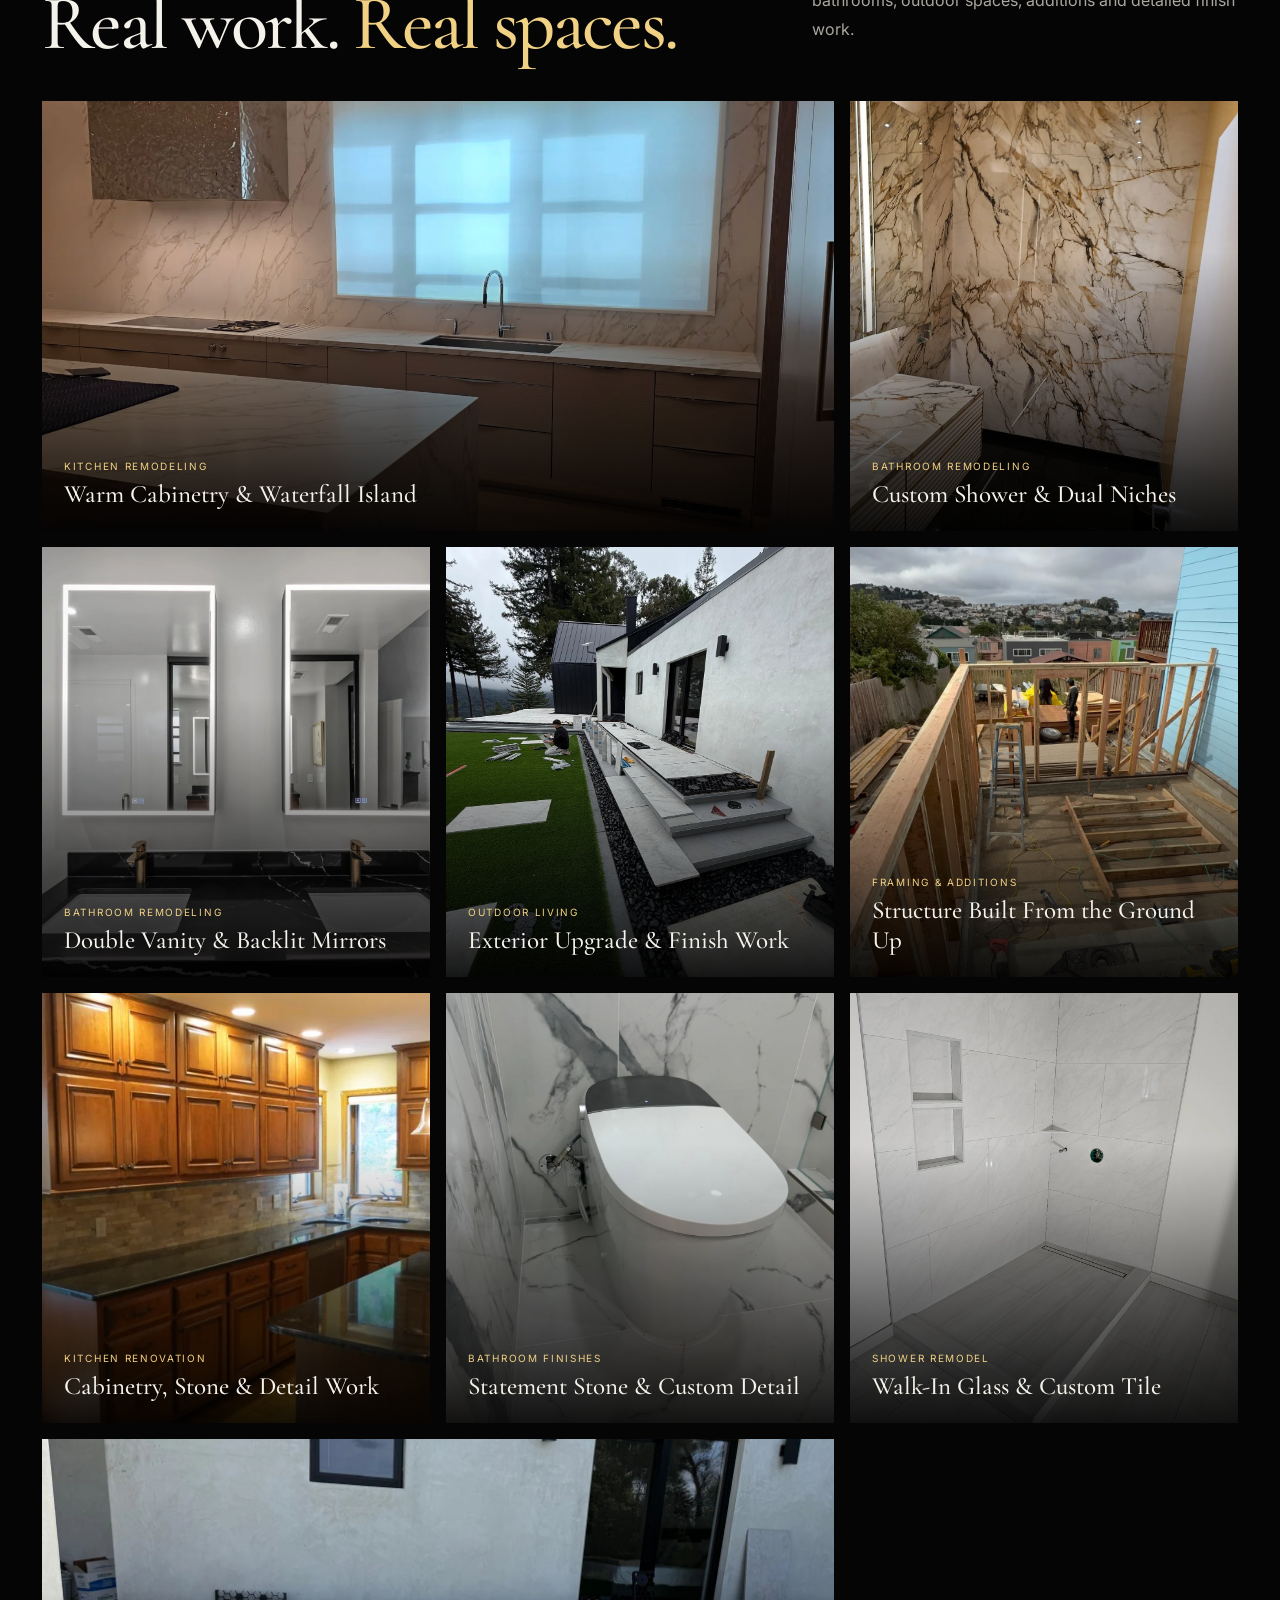
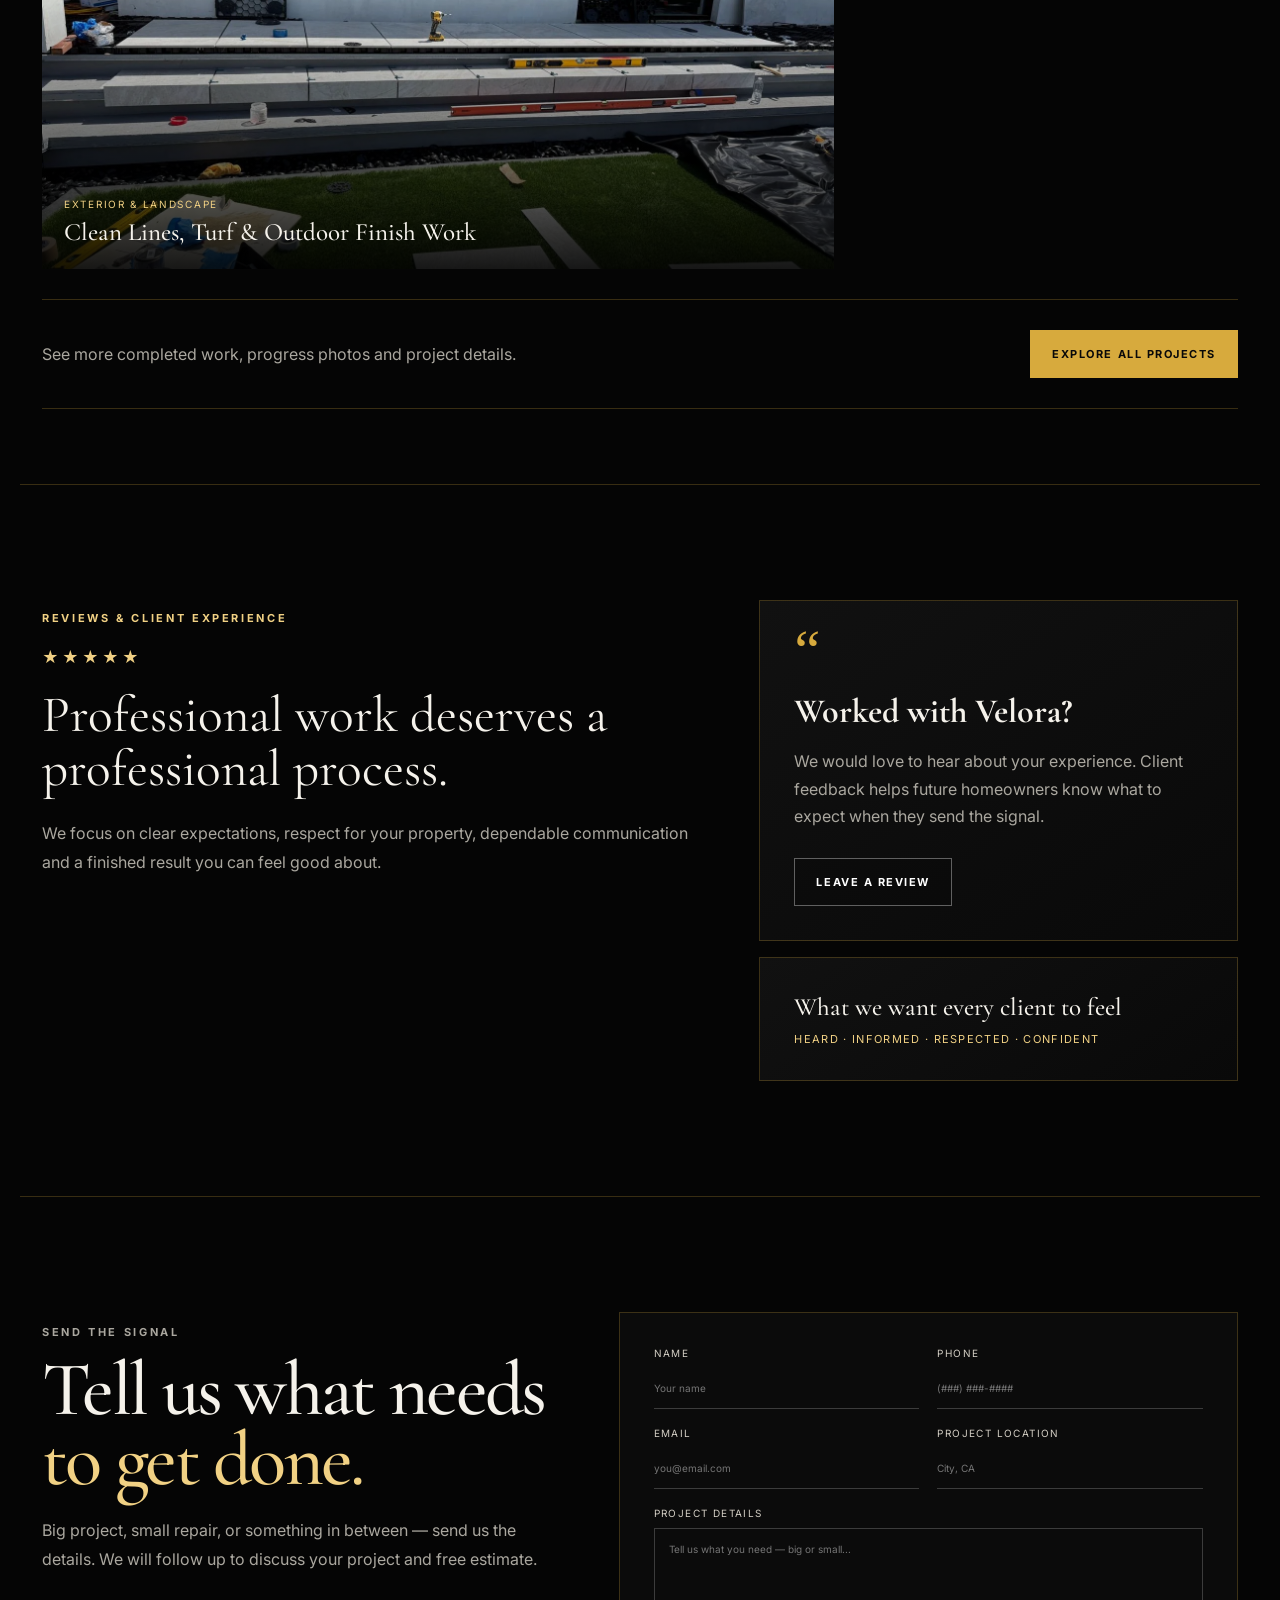
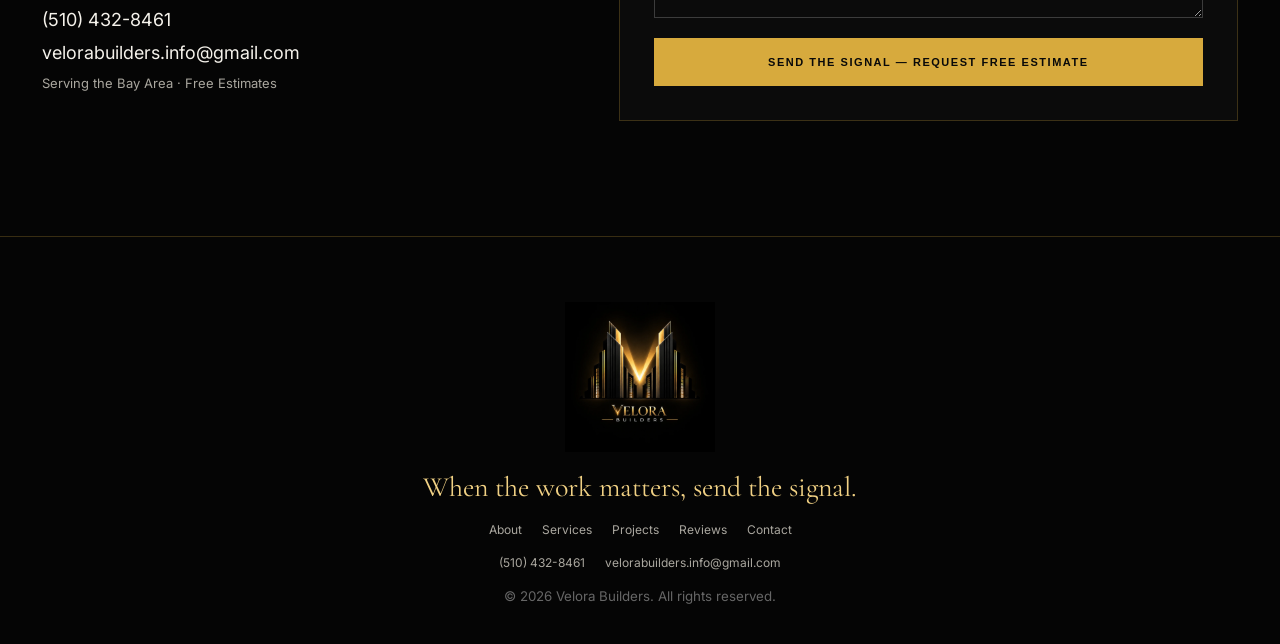
==== commit 77f273a2: "Update project images in index.html" ====
--- a/index.html
+++ b/index.html
@@ -25,7 +25,7 @@
 </header>
 <main>
 <section class="hero">
-  <img class="hero-photo" src="assets/hero-kitchen.webp" alt="Modern kitchen remodel by Velora Builders">
+  <img class="hero-photo" src="assets/projects/project-18.webp" alt="Modern kitchen remodel by Velora Builders">
   <div class="hero-shade"></div>
   <div class="hero-copy reveal">
     <p class="eyebrow">BAY AREA · RESIDENTIAL CONSTRUCTION</p>
@@ -61,15 +61,15 @@
 <section id="projects" class="section projects-section">
   <div class="section-heading"><div><p class="section-kicker">FEATURED PROJECTS</p><h2>Real work. <span>Real spaces.</span></h2></div><p>A selection of Velora Builders projects across kitchens, bathrooms, outdoor spaces, additions and detailed finish work.</p></div>
   <div class="project-grid">
-    <figure class="project project-wide"><img src="assets/hero-kitchen.webp" alt="Modern kitchen remodel" loading="lazy"><figcaption><span>KITCHEN REMODELING</span><b>Warm Cabinetry & Waterfall Island</b></figcaption></figure>
-    <figure class="project"><img src="assets/bathroom-marble.webp" alt="Custom marble shower remodel" loading="lazy"><figcaption><span>BATHROOM REMODELING</span><b>Custom Shower & Dual Niches</b></figcaption></figure>
-    <figure class="project"><img src="assets/bathroom-vanity.webp" alt="Double vanity bathroom" loading="lazy"><figcaption><span>BATHROOM REMODELING</span><b>Double Vanity & Backlit Mirrors</b></figcaption></figure>
-    <figure class="project"><img src="assets/outdoor-living.webp" alt="Outdoor living construction" loading="lazy"><figcaption><span>OUTDOOR LIVING</span><b>Exterior Upgrade & Finish Work</b></figcaption></figure>
-    <figure class="project"><img src="assets/framing.webp" alt="Residential framing project" loading="lazy"><figcaption><span>FRAMING & ADDITIONS</span><b>Structure Built From the Ground Up</b></figcaption></figure>
-    <figure class="project"><img src="assets/kitchen-sf.webp" alt="Traditional kitchen renovation" loading="lazy"><figcaption><span>KITCHEN RENOVATION</span><b>Cabinetry, Stone & Detail Work</b></figcaption></figure>
-    <figure class="project"><img src="assets/bathroom-stone.webp" alt="Luxury stone bathroom remodel" loading="lazy"><figcaption><span>BATHROOM FINISHES</span><b>Statement Stone & Custom Detail</b></figcaption></figure>
-    <figure class="project"><img src="assets/bathroom-shower.webp" alt="Walk-in shower renovation" loading="lazy"><figcaption><span>SHOWER REMODEL</span><b>Walk-In Glass & Custom Tile</b></figcaption></figure>
-    <figure class="project project-wide"><img src="assets/exterior-modern.webp" alt="Modern exterior and landscape project" loading="lazy"><figcaption><span>EXTERIOR & LANDSCAPE</span><b>Clean Lines, Turf & Outdoor Finish Work</b></figcaption></figure>
+    <figure class="project project-wide"><img src="assets/projects/project-18.webp" alt="Modern kitchen remodel" loading="lazy"><figcaption><span>KITCHEN REMODELING</span><b>Warm Cabinetry & Waterfall Island</b></figcaption></figure>
+    <figure class="project"><img src="assets/projects/project-21.webp" alt="Custom marble shower remodel" loading="lazy"><figcaption><span>BATHROOM REMODELING</span><b>Custom Shower & Dual Niches</b></figcaption></figure>
+    <figure class="project"><img src="assets/projects/project-08.webp" alt="Double vanity bathroom" loading="lazy"><figcaption><span>BATHROOM REMODELING</span><b>Double Vanity & Backlit Mirrors</b></figcaption></figure>
+    <figure class="project"><img src="assets/projects/project-25.webp" alt="Outdoor living construction" loading="lazy"><figcaption><span>OUTDOOR LIVING</span><b>Exterior Upgrade & Finish Work</b></figcaption></figure>
+    <figure class="project"><img src="assets/projects/project-13.webp" alt="Residential framing project" loading="lazy"><figcaption><span>FRAMING & ADDITIONS</span><b>Structure Built From the Ground Up</b></figcaption></figure>
+    <figure class="project"><img src="assets/projects/project-14.webp" alt="Traditional kitchen renovation" loading="lazy"><figcaption><span>KITCHEN RENOVATION</span><b>Cabinetry, Stone & Detail Work</b></figcaption></figure>
+    <figure class="project"><img src="assets/projects/project-12.webp" alt="Luxury stone bathroom remodel" loading="lazy"><figcaption><span>BATHROOM FINISHES</span><b>Statement Stone & Custom Detail</b></figcaption></figure>
+    <figure class="project"><img src="assets/projects/project-23.webp" alt="Walk-in shower renovation" loading="lazy"><figcaption><span>SHOWER REMODEL</span><b>Walk-In Glass & Custom Tile</b></figcaption></figure>
+    <figure class="project project-wide"><img src="assets/projects/project-01.webp" alt="Modern exterior and landscape project" loading="lazy"><figcaption><span>EXTERIOR & LANDSCAPE</span><b>Clean Lines, Turf & Outdoor Finish Work</b></figcaption></figure>
   </div>
   <div class="project-cta"><p>See more completed work, progress photos and project details.</p><a class="btn btn-gold" href="projects.html">Explore All Projects</a></div>
 </section>
@@ -92,3 +92,4 @@
 </main>
 <footer><a class="footer-brand" href="#top"><img src="assets/logo.webp" alt="Velora Builders"></a><p>When the work matters, send the signal.</p><div class="footer-links"><a href="#about">About</a><a href="#services">Services</a><a href="projects.html">Projects</a><a href="#reviews">Reviews</a><a href="#contact">Contact</a></div><div class="footer-contact"><a href="tel:+15104328461">(510) 432-8461</a><a href="mailto:velorabuilders.info@gmail.com">velorabuilders.info@gmail.com</a></div><small>© 2026 Velora Builders. All rights reserved.</small></footer>
 </body></html>
+
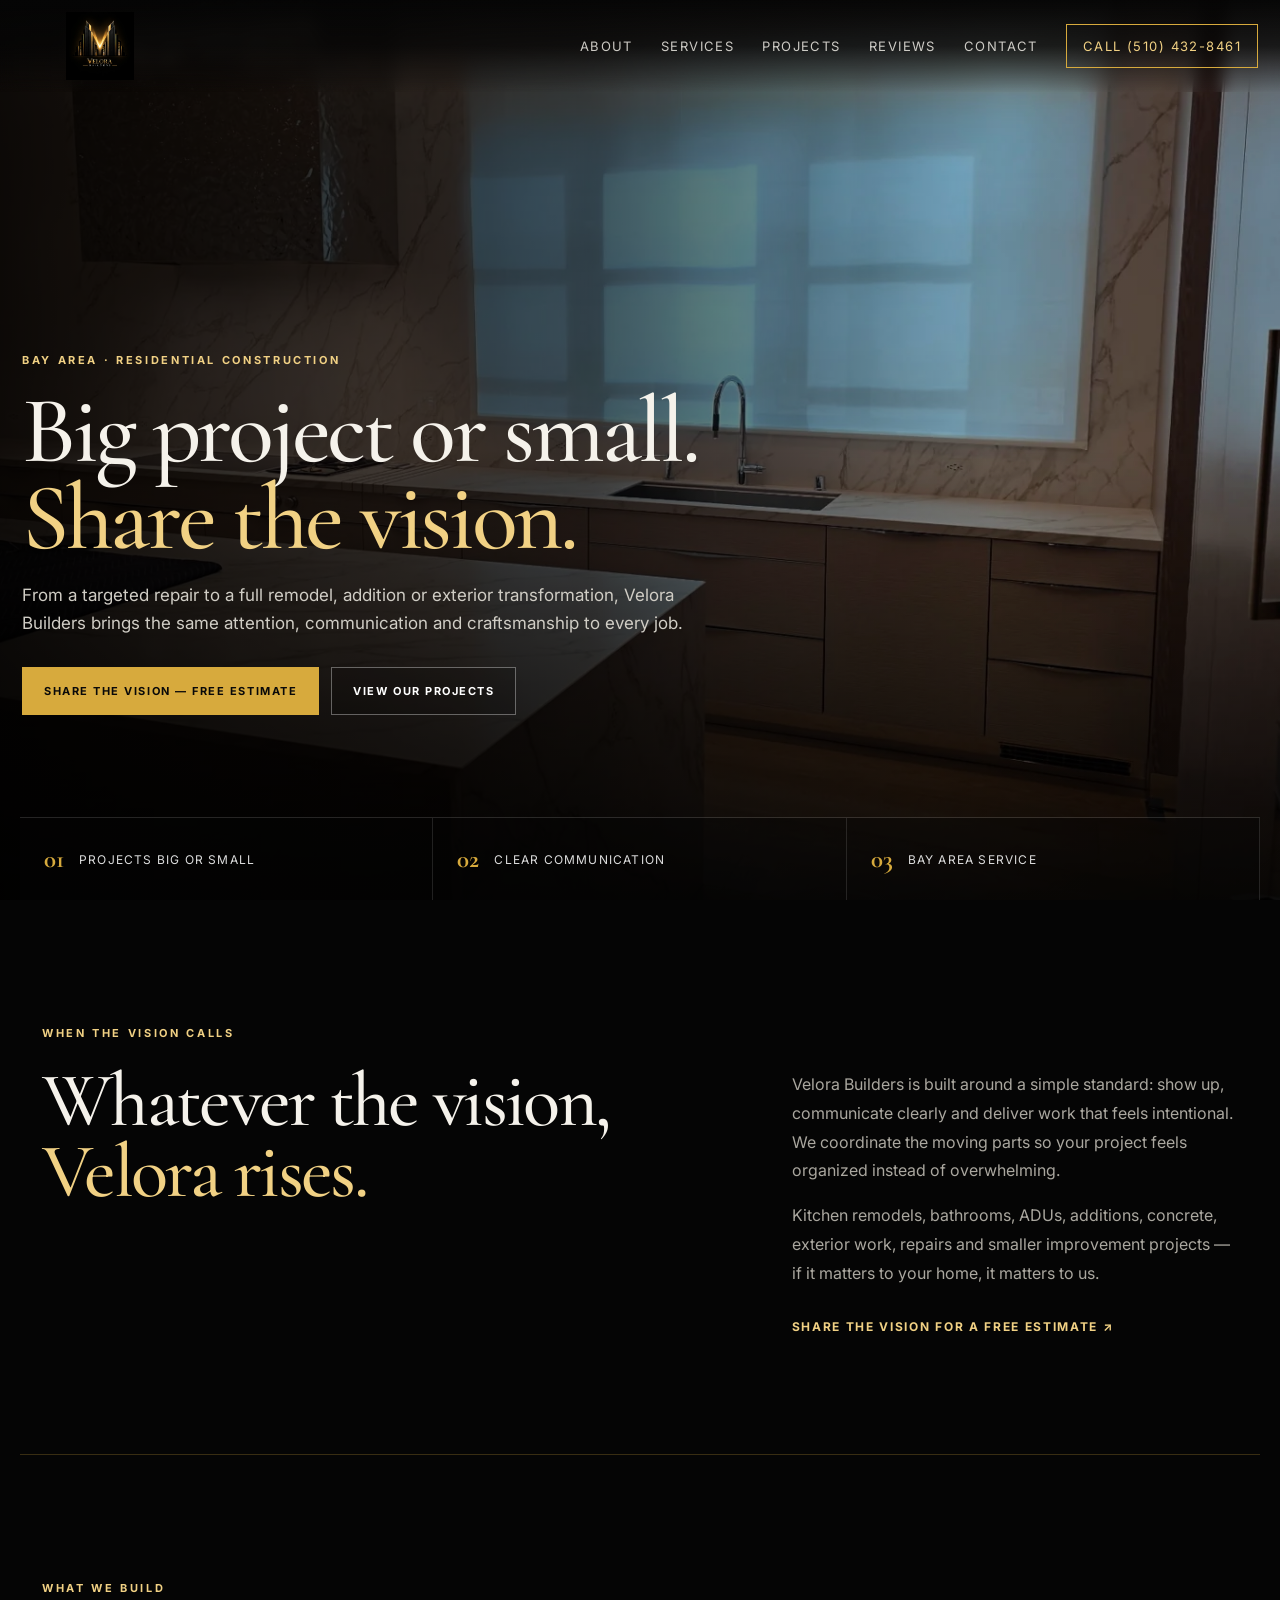
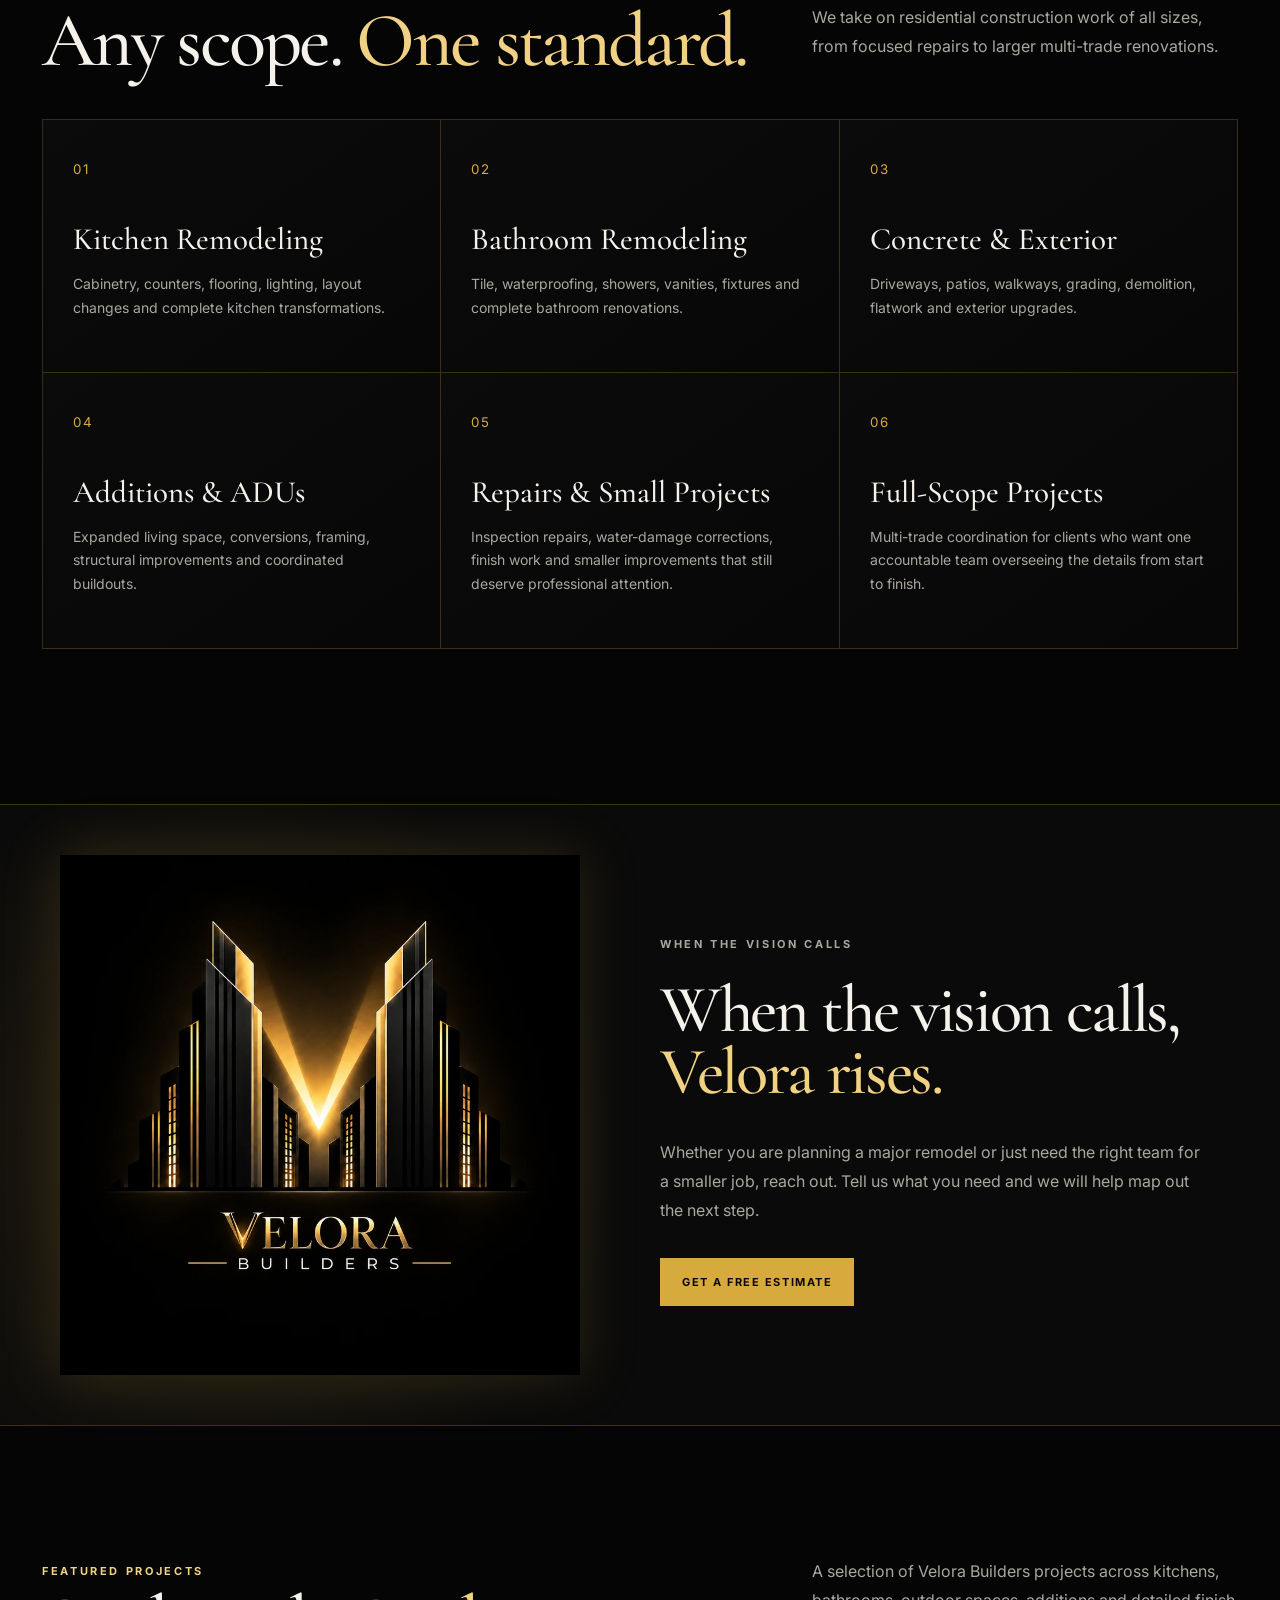
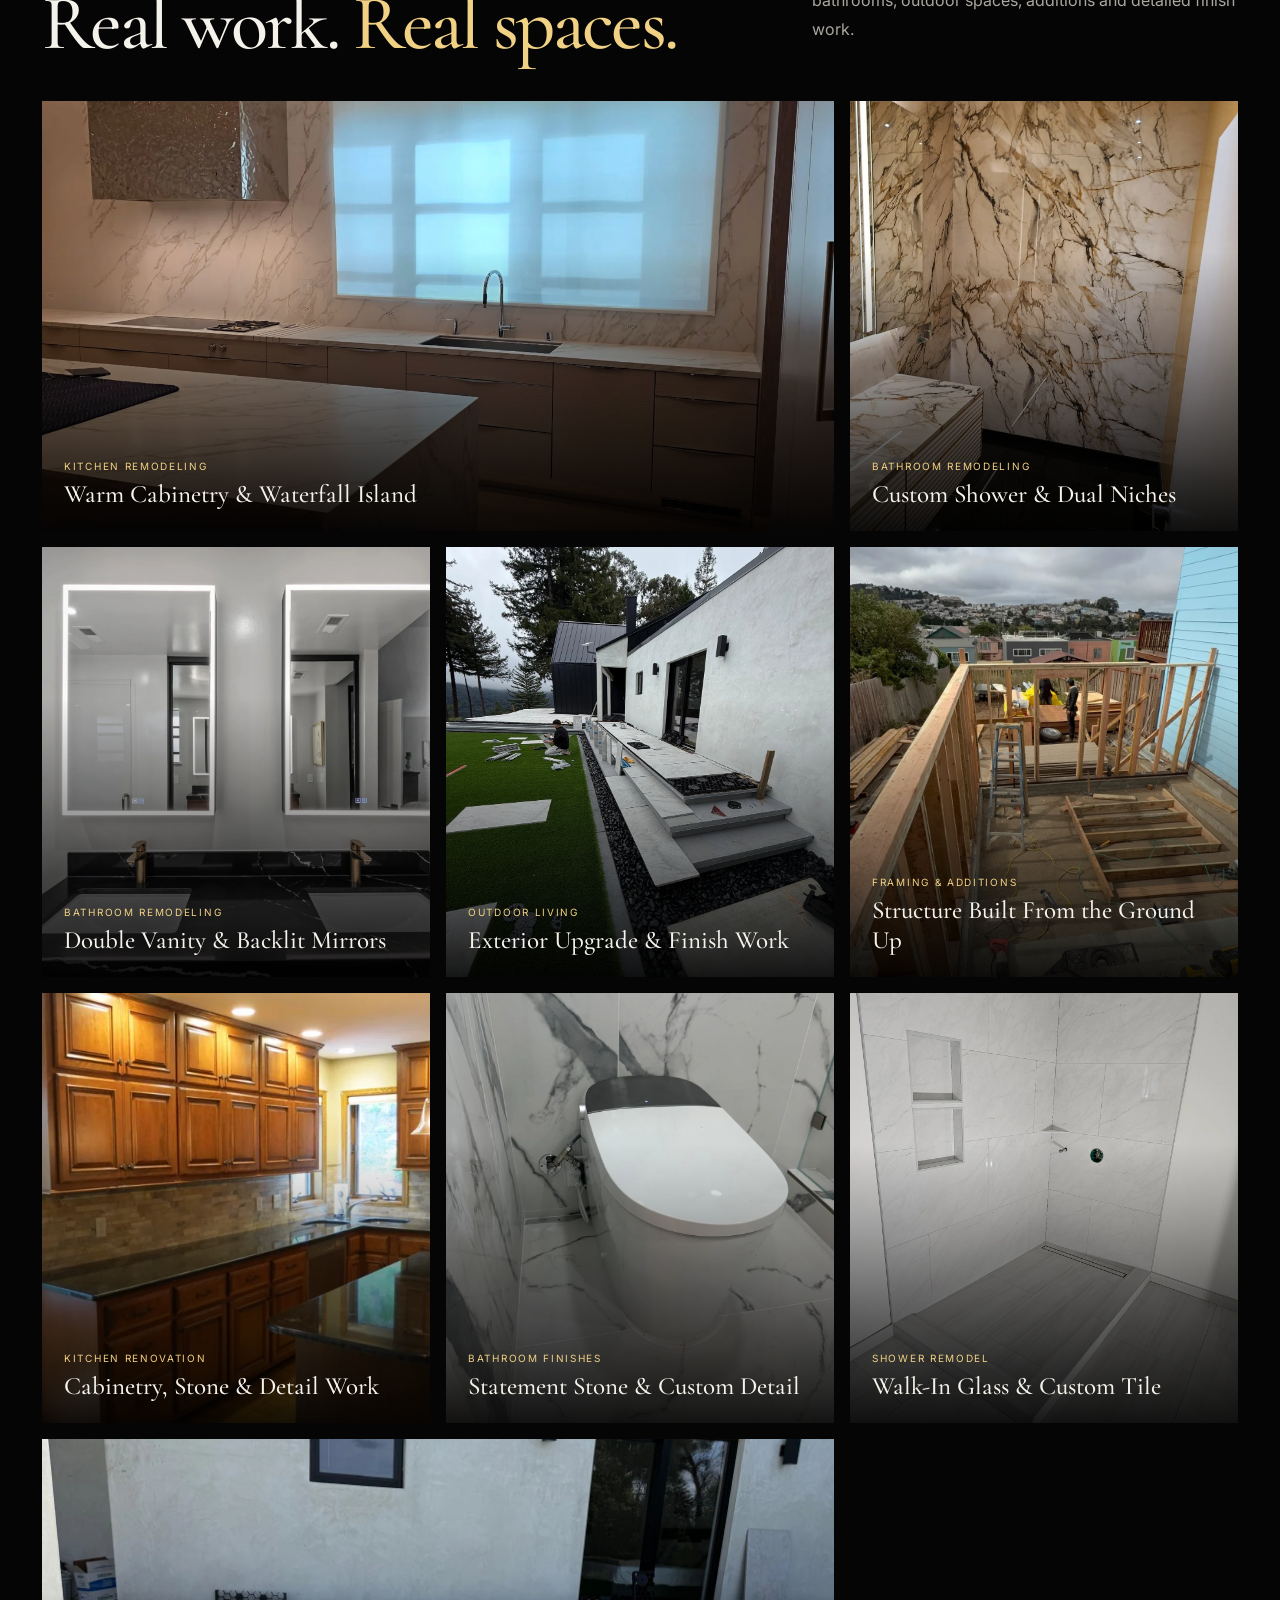
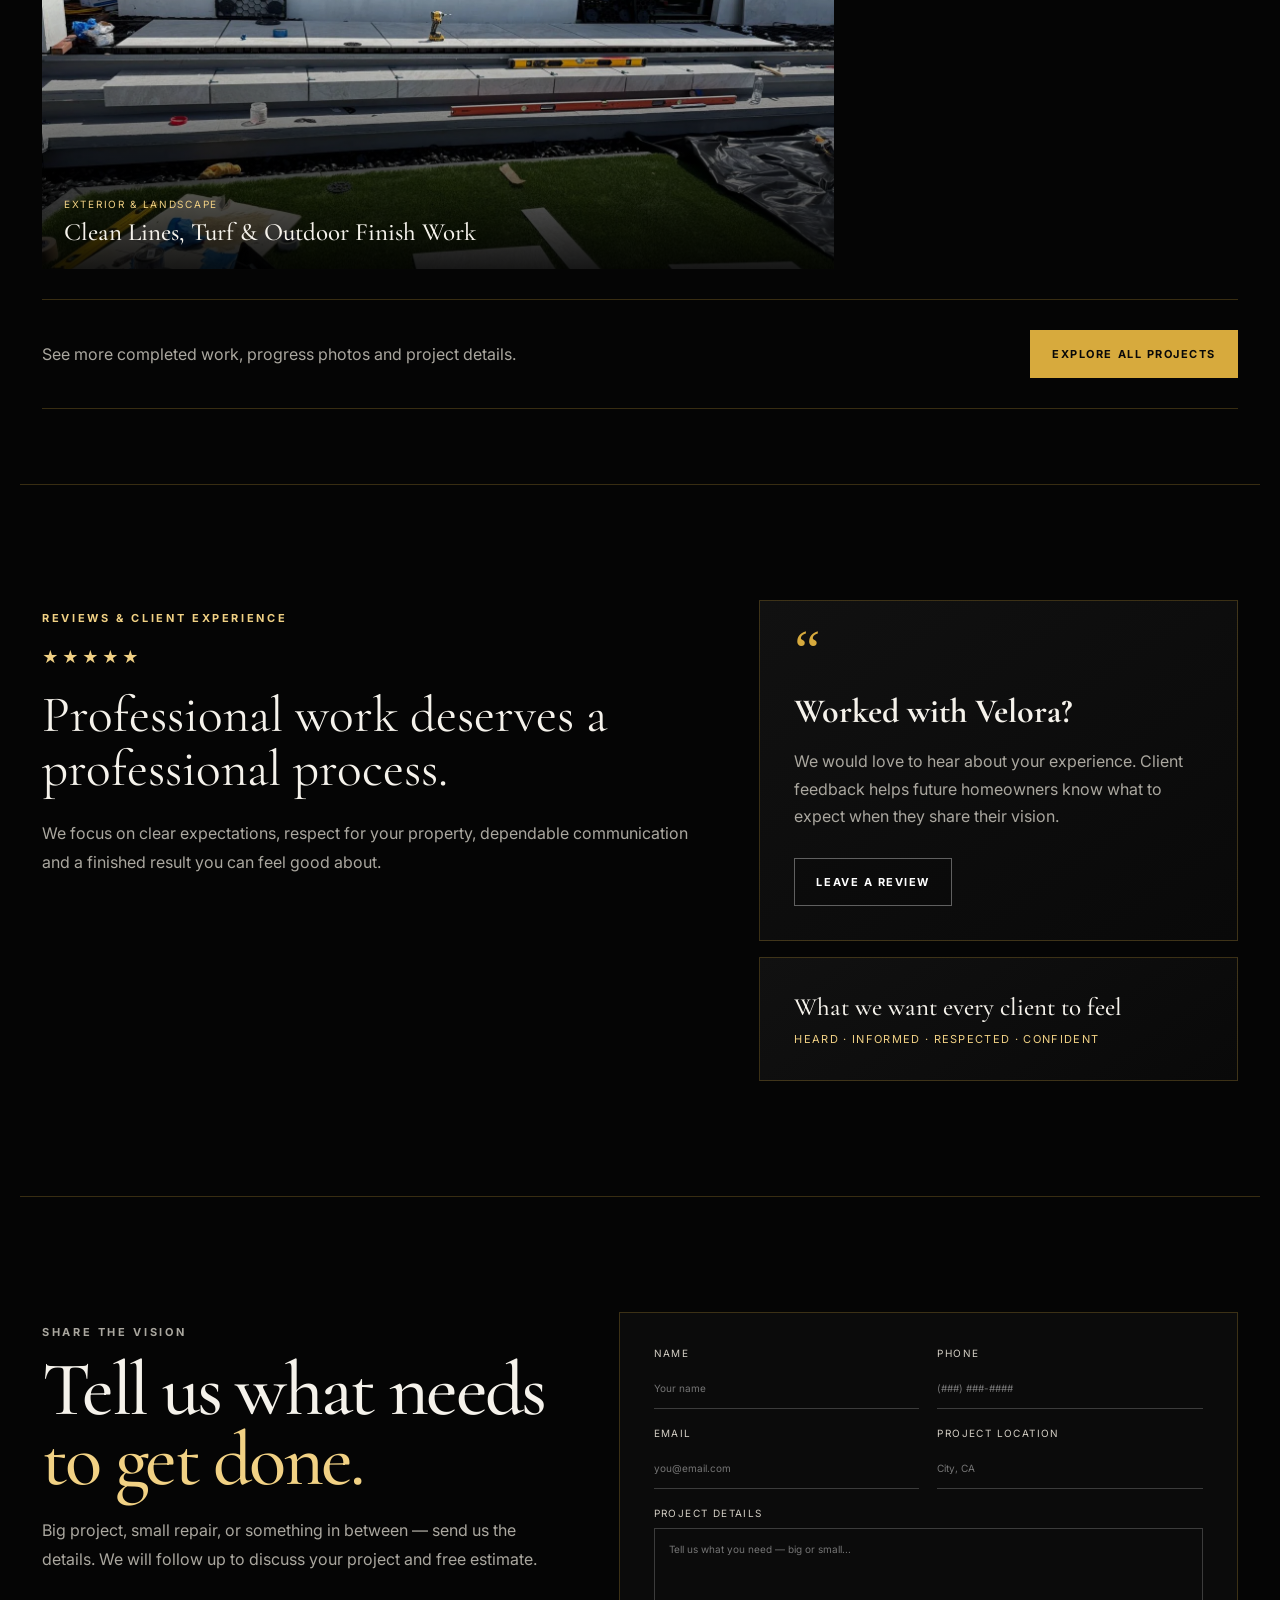
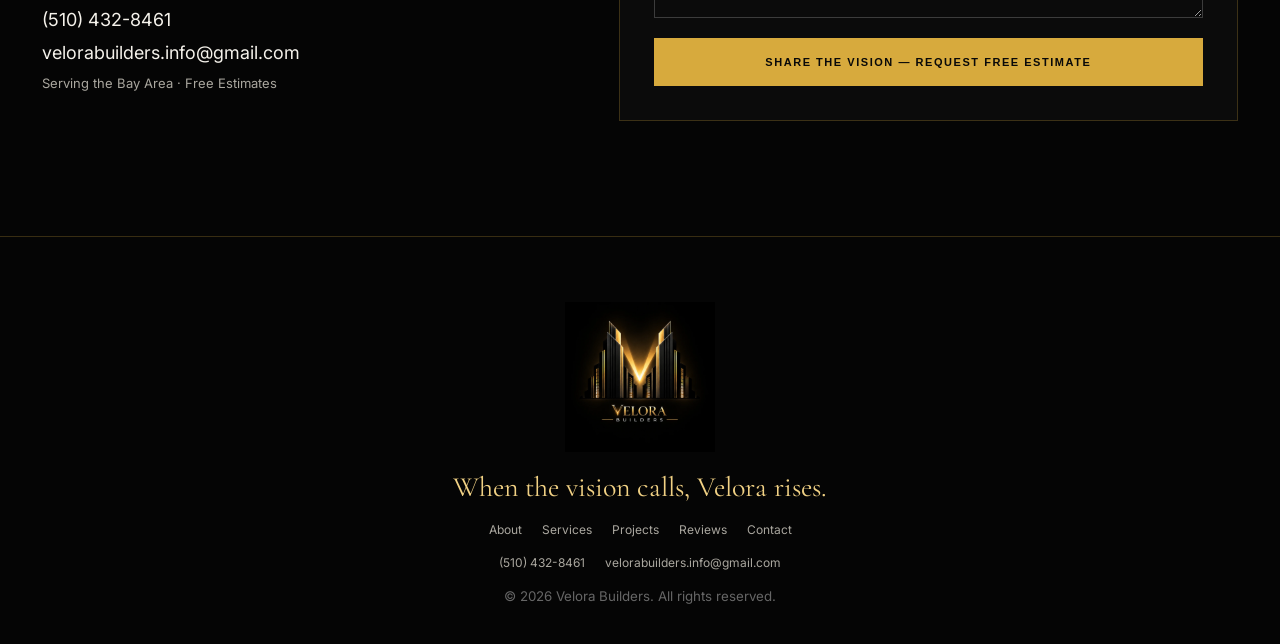
==== commit 5786598a: "Rename index(1).html to index.html" ====
--- a/index.html
+++ b/index.html
@@ -4,7 +4,7 @@
 <meta charset="utf-8">
 <meta name="viewport" content="width=device-width,initial-scale=1,viewport-fit=cover">
 <meta name="theme-color" content="#050505">
-<meta name="description" content="Velora Builders provides residential construction, remodeling, additions, concrete, repairs and full-scope project coordination across the Bay Area. Big or small, send the signal for a free estimate.">
+<meta name="description" content="Velora Builders provides residential construction, remodeling, additions, concrete, repairs and full-scope project coordination across the Bay Area. Big or small, share the vision for a free estimate.">
 <title>Velora Builders | Bay Area Construction & Remodeling</title>
 <link rel="preconnect" href="https://fonts.googleapis.com">
 <link rel="preconnect" href="https://fonts.gstatic.com" crossorigin>
@@ -29,16 +29,16 @@
   <div class="hero-shade"></div>
   <div class="hero-copy reveal">
     <p class="eyebrow">BAY AREA · RESIDENTIAL CONSTRUCTION</p>
-    <h1>Big project or small.<br><em>Send the signal.</em></h1>
+    <h1>Big project or small.<br><em>Share the vision.</em></h1>
     <p class="hero-sub">From a targeted repair to a full remodel, addition or exterior transformation, Velora Builders brings the same attention, communication and craftsmanship to every job.</p>
-    <div class="hero-actions"><a class="btn btn-gold" href="#contact">Send the Signal — Free Estimate</a><a class="btn btn-ghost" href="projects.html">View Our Projects</a></div>
+    <div class="hero-actions"><a class="btn btn-gold" href="#contact">Share the Vision — Free Estimate</a><a class="btn btn-ghost" href="projects.html">View Our Projects</a></div>
   </div>
   <div class="hero-proof reveal"><div><b>01</b><span>Projects big or small</span></div><div><b>02</b><span>Clear communication</span></div><div><b>03</b><span>Bay Area service</span></div></div>
 </section>
 
 <section id="about" class="section intro-section">
-  <p class="section-kicker">WHEN THE CALL GOES OUT</p>
-  <div class="intro-grid"><h2>Whatever the scope,<br><span>we answer the call.</span></h2><div class="intro-copy"><p>Velora Builders is built around a simple standard: show up, communicate clearly and deliver work that feels intentional. We coordinate the moving parts so your project feels organized instead of overwhelming.</p><p>Kitchen remodels, bathrooms, ADUs, additions, concrete, exterior work, repairs and smaller improvement projects — if it matters to your home, it matters to us.</p><a class="text-link" href="#contact">Send the signal for a free estimate ↗</a></div></div>
+  <p class="section-kicker">WHEN THE VISION CALLS</p>
+  <div class="intro-grid"><h2>Whatever the vision,<br><span>Velora rises.</span></h2><div class="intro-copy"><p>Velora Builders is built around a simple standard: show up, communicate clearly and deliver work that feels intentional. We coordinate the moving parts so your project feels organized instead of overwhelming.</p><p>Kitchen remodels, bathrooms, ADUs, additions, concrete, exterior work, repairs and smaller improvement projects — if it matters to your home, it matters to us.</p><a class="text-link" href="#contact">Share the vision for a free estimate ↗</a></div></div>
 </section>
 
 <section id="services" class="section services-section">
@@ -55,7 +55,7 @@
 
 <section class="signal-section">
   <div class="signal-art"><img src="assets/logo.webp" alt="Velora Builders V signal logo"></div>
-  <div class="signal-copy"><p class="section-kicker">THE V IN THE SKY</p><h2>Need it handled?<br><span>Send the signal.</span></h2><p>Whether you are planning a major remodel or just need the right team for a smaller job, reach out. Tell us what you need and we will help map out the next step.</p><a class="btn btn-gold" href="#contact">Get a Free Estimate</a></div>
+  <div class="signal-copy"><p class="section-kicker">WHEN THE VISION CALLS</p><h2>When the vision calls,<br><span>Velora rises.</span></h2><p>Whether you are planning a major remodel or just need the right team for a smaller job, reach out. Tell us what you need and we will help map out the next step.</p><a class="btn btn-gold" href="#contact">Get a Free Estimate</a></div>
 </section>
 
 <section id="projects" class="section projects-section">
@@ -77,19 +77,19 @@
 <section id="reviews" class="section reviews-section">
   <div class="review-main"><p class="section-kicker">REVIEWS & CLIENT EXPERIENCE</p><div class="stars" aria-label="Five stars">★★★★★</div><blockquote>Professional work deserves a professional process.</blockquote><p>We focus on clear expectations, respect for your property, dependable communication and a finished result you can feel good about.</p></div>
   <div class="review-stack">
-    <article class="review-card"><span class="quote-mark">“</span><h3>Worked with Velora?</h3><p>We would love to hear about your experience. Client feedback helps future homeowners know what to expect when they send the signal.</p><a class="btn btn-ghost" href="mailto:velorabuilders.info@gmail.com?subject=Velora%20Builders%20Review">Leave a Review</a></article>
+    <article class="review-card"><span class="quote-mark">“</span><h3>Worked with Velora?</h3><p>We would love to hear about your experience. Client feedback helps future homeowners know what to expect when they share their vision.</p><a class="btn btn-ghost" href="mailto:velorabuilders.info@gmail.com?subject=Velora%20Builders%20Review">Leave a Review</a></article>
     <article class="review-mini"><b>What we want every client to feel</b><span>Heard · Informed · Respected · Confident</span></article>
   </div>
 </section>
 
 <section id="contact" class="section contact-section">
-  <div class="contact-copy"><p class="section-kicker">SEND THE SIGNAL</p><h2>Tell us what needs <span>to get done.</span></h2><p>Big project, small repair, or something in between — send us the details. We will follow up to discuss your project and free estimate.</p><div class="contact-list"><a href="tel:+15104328461">(510) 432-8461</a><a href="mailto:velorabuilders.info@gmail.com">velorabuilders.info@gmail.com</a><span>Serving the Bay Area · Free Estimates</span></div></div>
+  <div class="contact-copy"><p class="section-kicker">SHARE THE VISION</p><h2>Tell us what needs <span>to get done.</span></h2><p>Big project, small repair, or something in between — send us the details. We will follow up to discuss your project and free estimate.</p><div class="contact-list"><a href="tel:+15104328461">(510) 432-8461</a><a href="mailto:velorabuilders.info@gmail.com">velorabuilders.info@gmail.com</a><span>Serving the Bay Area · Free Estimates</span></div></div>
   <form class="lead-form" action="https://formsubmit.co/velorabuilders.info@gmail.com" method="POST">
     <input type="hidden" name="_subject" value="New Velora Builders Website Lead"><input type="hidden" name="_captcha" value="false">
-    <label>Name<input required name="name" type="text" placeholder="Your name"></label><label>Phone<input required name="phone" type="tel" placeholder="(###) ###-####"></label><label>Email<input name="email" type="email" placeholder="you@email.com"></label><label>Project Location<input name="location" type="text" placeholder="City, CA"></label><label class="full">Project Details<textarea required name="message" rows="5" placeholder="Tell us what you need — big or small..."></textarea></label><button class="btn btn-gold full" type="submit">Send the Signal — Request Free Estimate</button>
+    <label>Name<input required name="name" type="text" placeholder="Your name"></label><label>Phone<input required name="phone" type="tel" placeholder="(###) ###-####"></label><label>Email<input name="email" type="email" placeholder="you@email.com"></label><label>Project Location<input name="location" type="text" placeholder="City, CA"></label><label class="full">Project Details<textarea required name="message" rows="5" placeholder="Tell us what you need — big or small..."></textarea></label><button class="btn btn-gold full" type="submit">Share the Vision — Request Free Estimate</button>
   </form>
 </section>
 </main>
-<footer><a class="footer-brand" href="#top"><img src="assets/logo.webp" alt="Velora Builders"></a><p>When the work matters, send the signal.</p><div class="footer-links"><a href="#about">About</a><a href="#services">Services</a><a href="projects.html">Projects</a><a href="#reviews">Reviews</a><a href="#contact">Contact</a></div><div class="footer-contact"><a href="tel:+15104328461">(510) 432-8461</a><a href="mailto:velorabuilders.info@gmail.com">velorabuilders.info@gmail.com</a></div><small>© 2026 Velora Builders. All rights reserved.</small></footer>
+<footer><a class="footer-brand" href="#top"><img src="assets/logo.webp" alt="Velora Builders"></a><p>When the vision calls, Velora rises.</p><div class="footer-links"><a href="#about">About</a><a href="#services">Services</a><a href="projects.html">Projects</a><a href="#reviews">Reviews</a><a href="#contact">Contact</a></div><div class="footer-contact"><a href="tel:+15104328461">(510) 432-8461</a><a href="mailto:velorabuilders.info@gmail.com">velorabuilders.info@gmail.com</a></div><small>© 2026 Velora Builders. All rights reserved.</small></footer>
 </body></html>
 
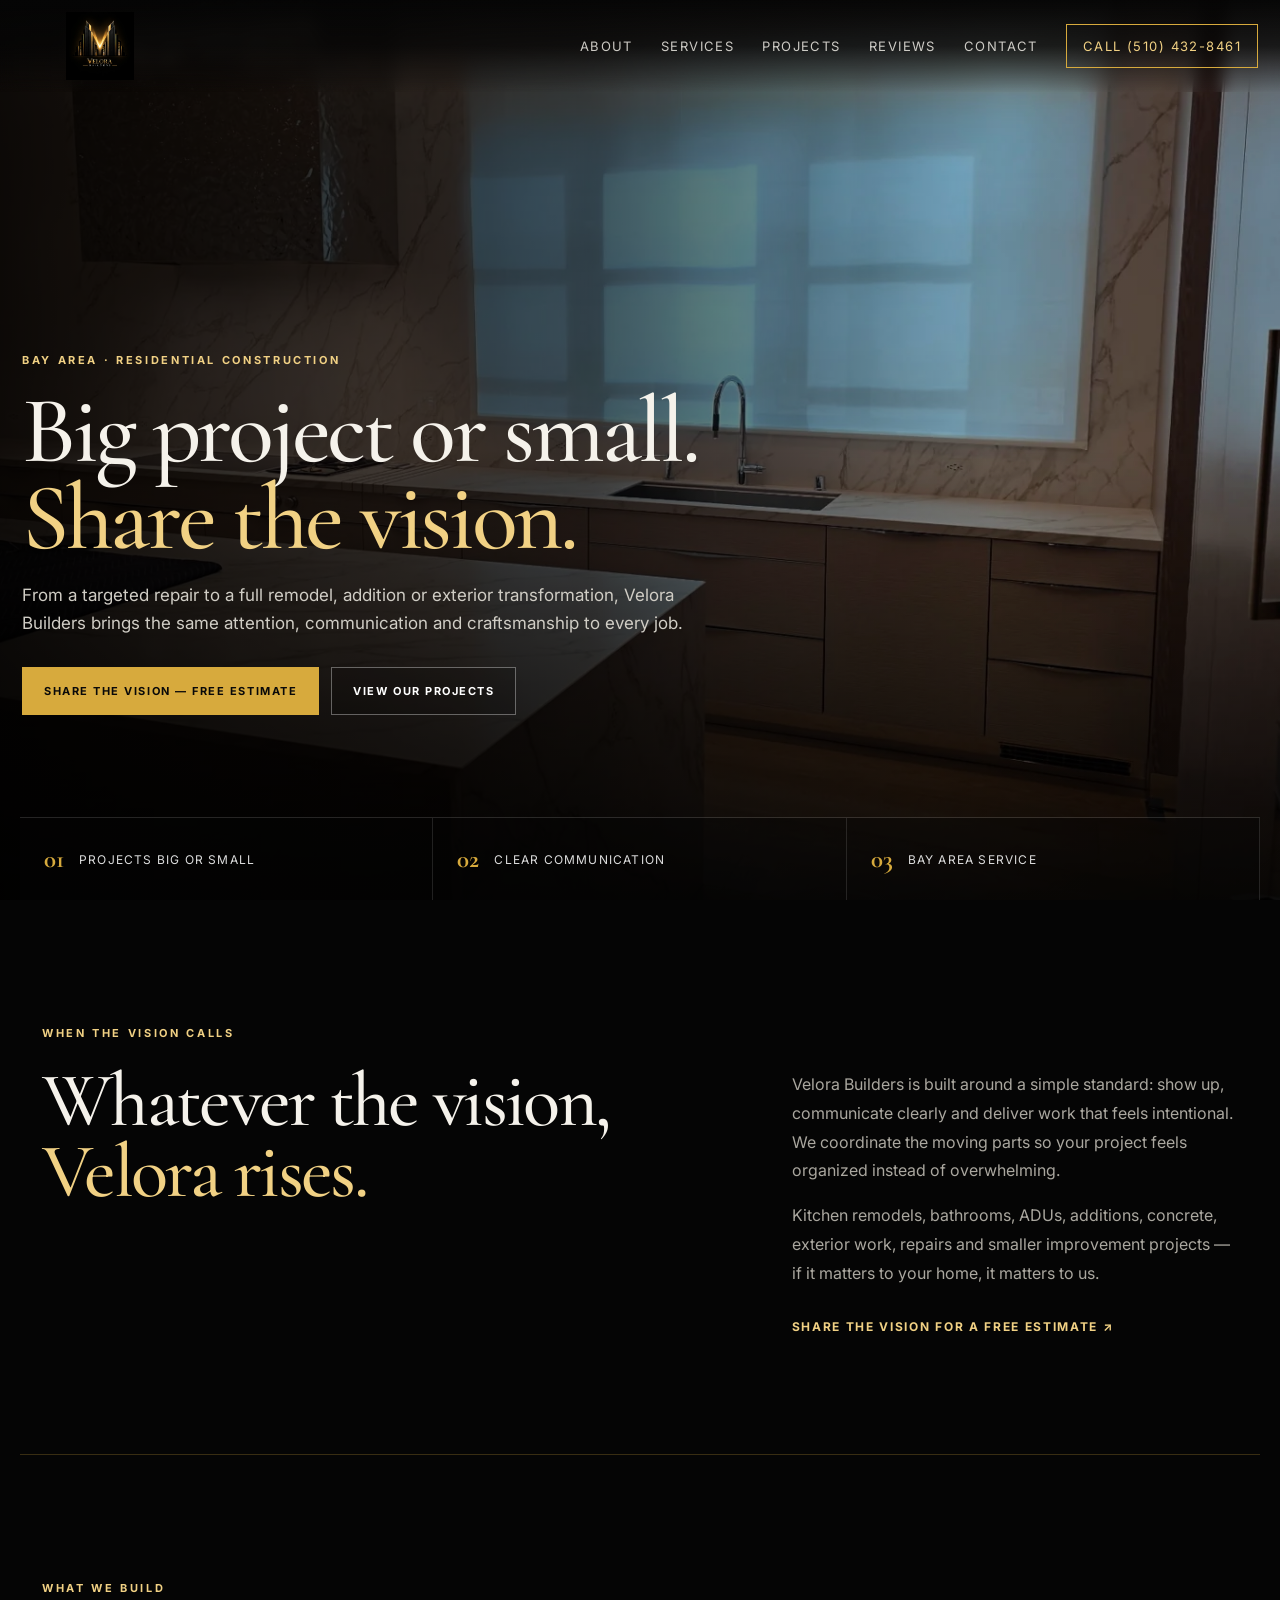
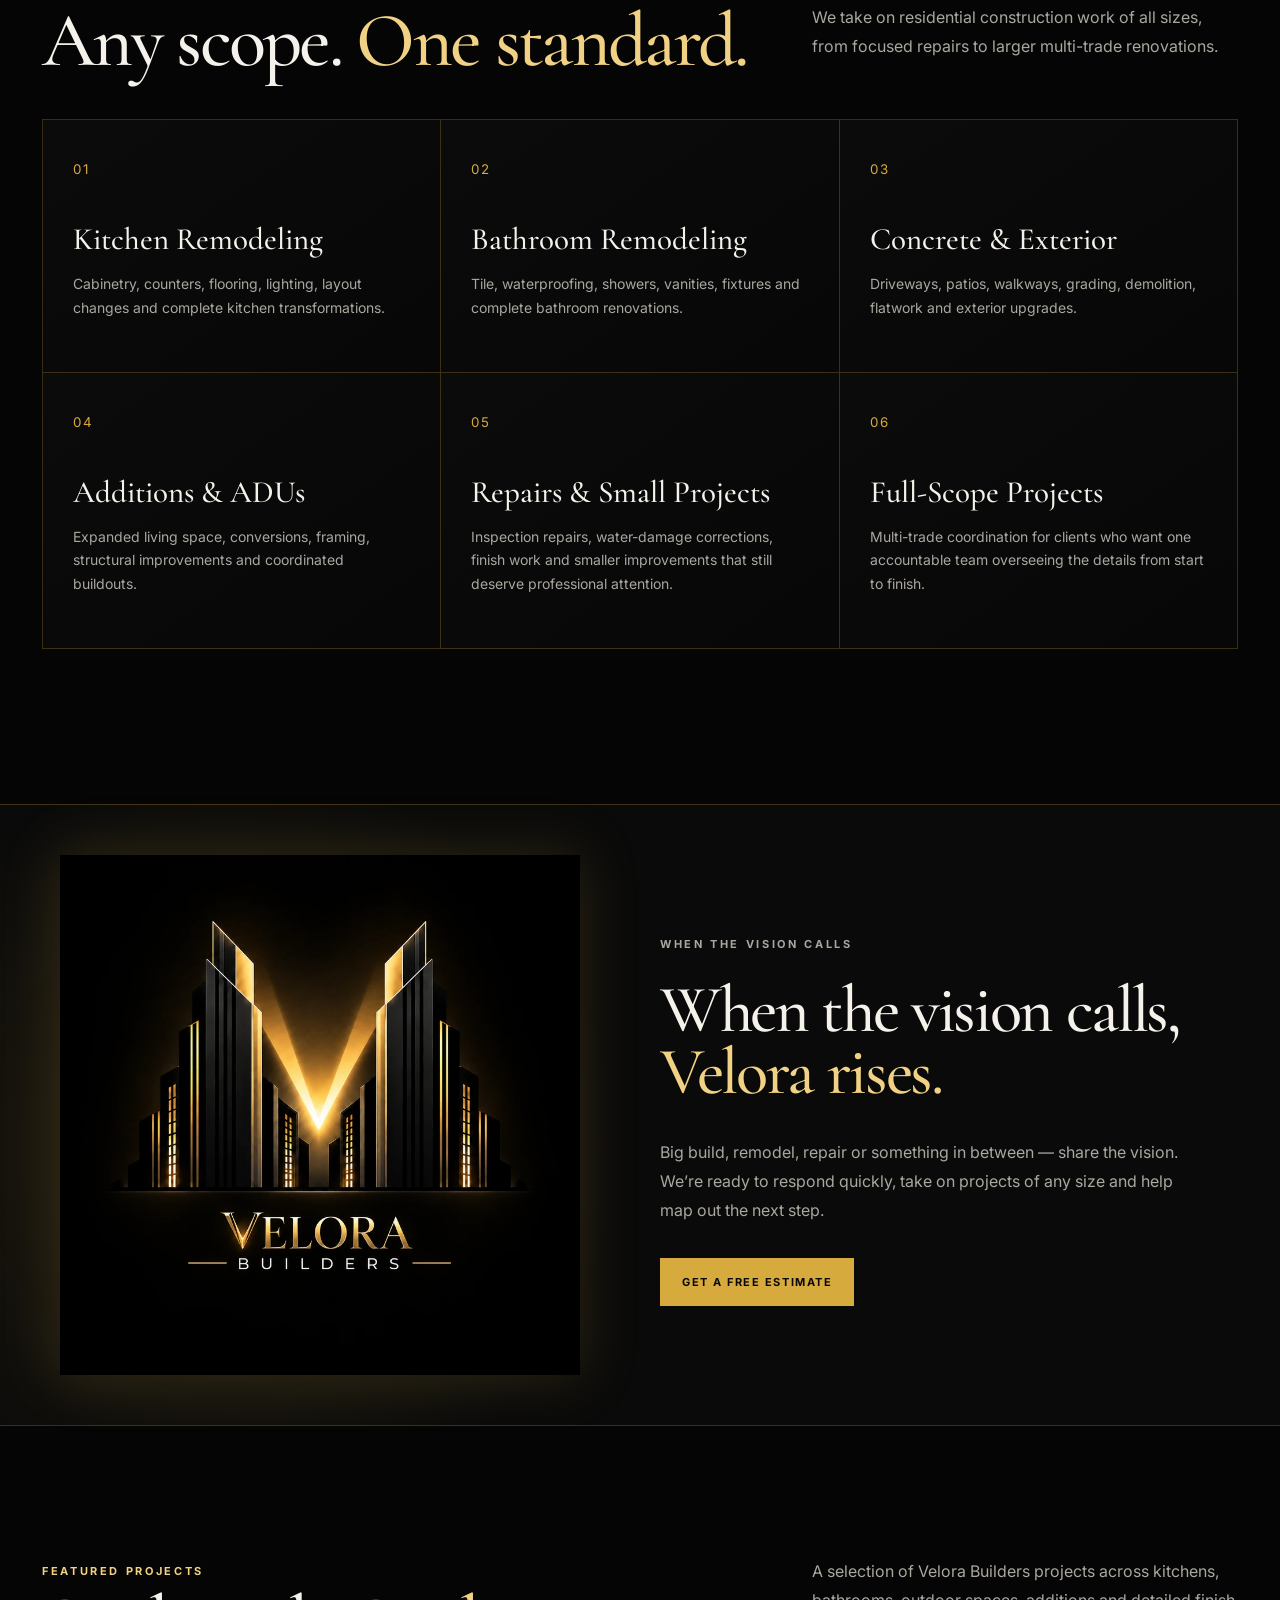
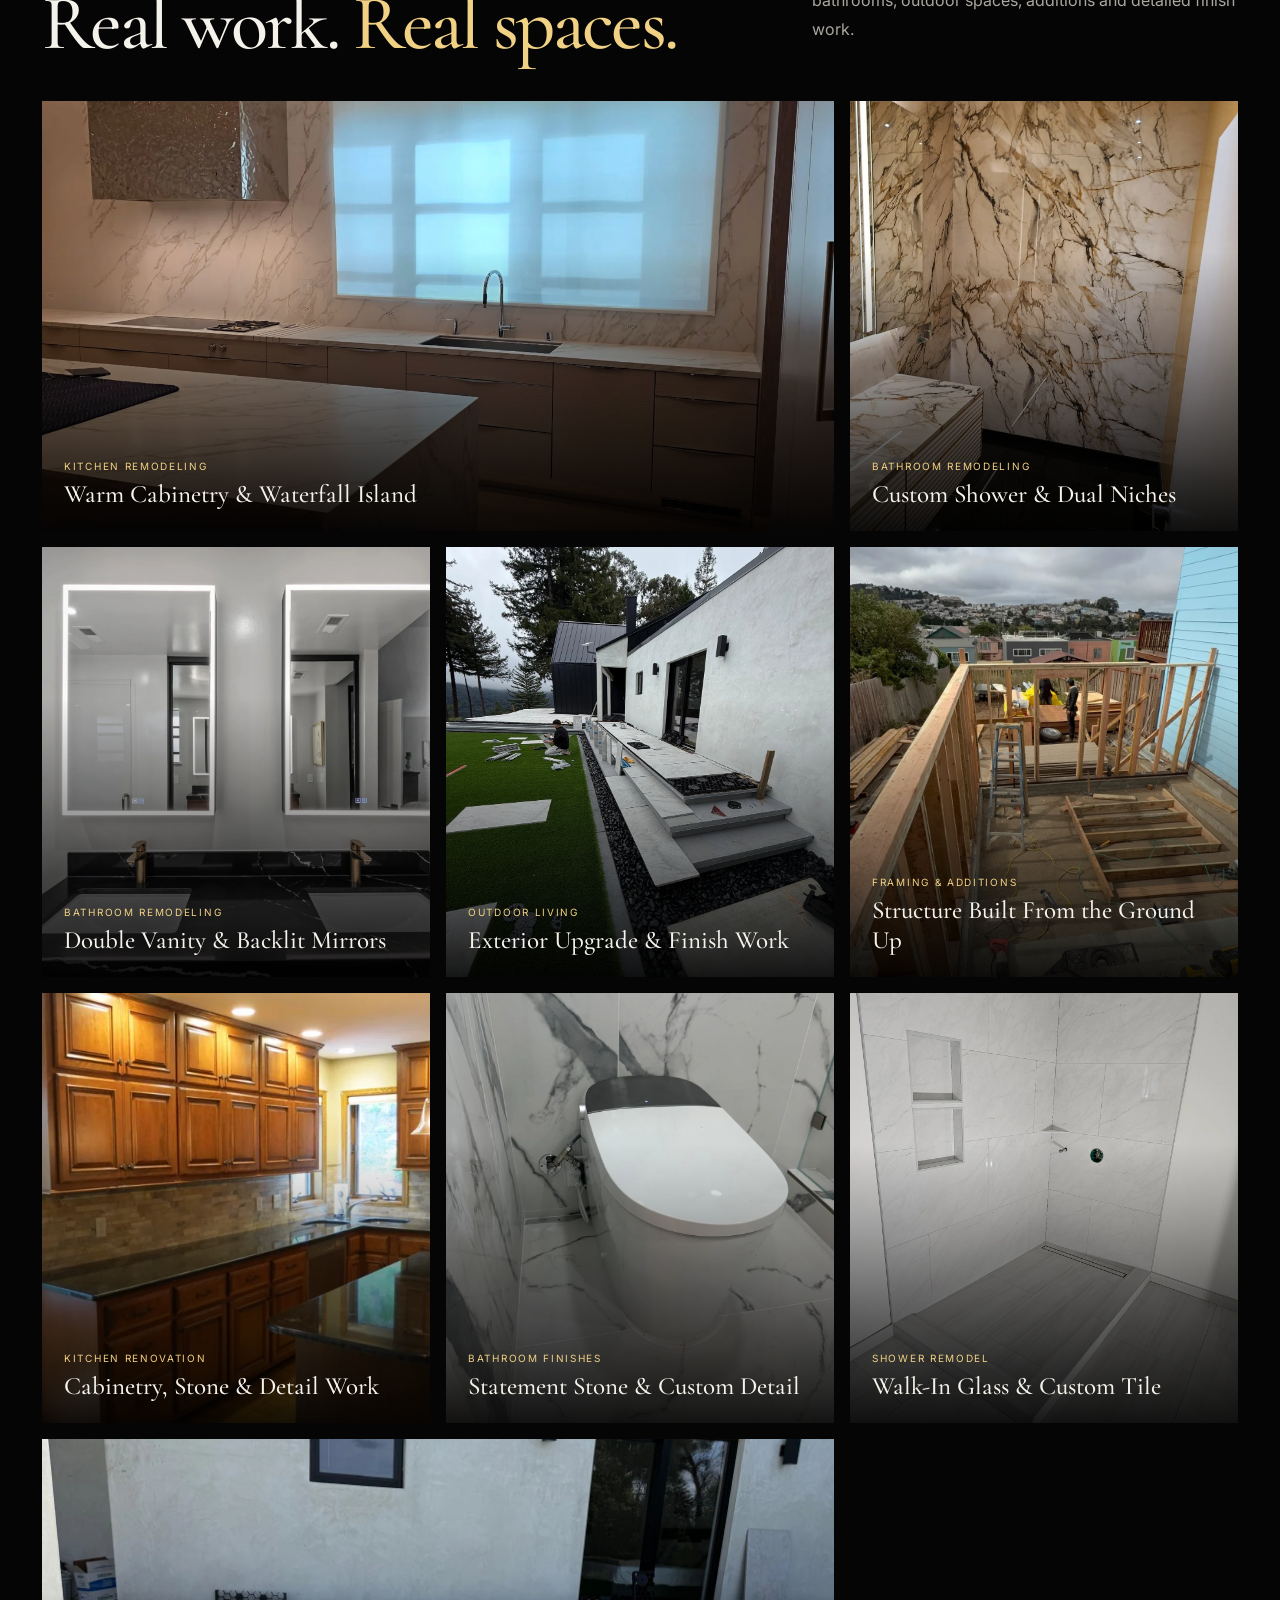
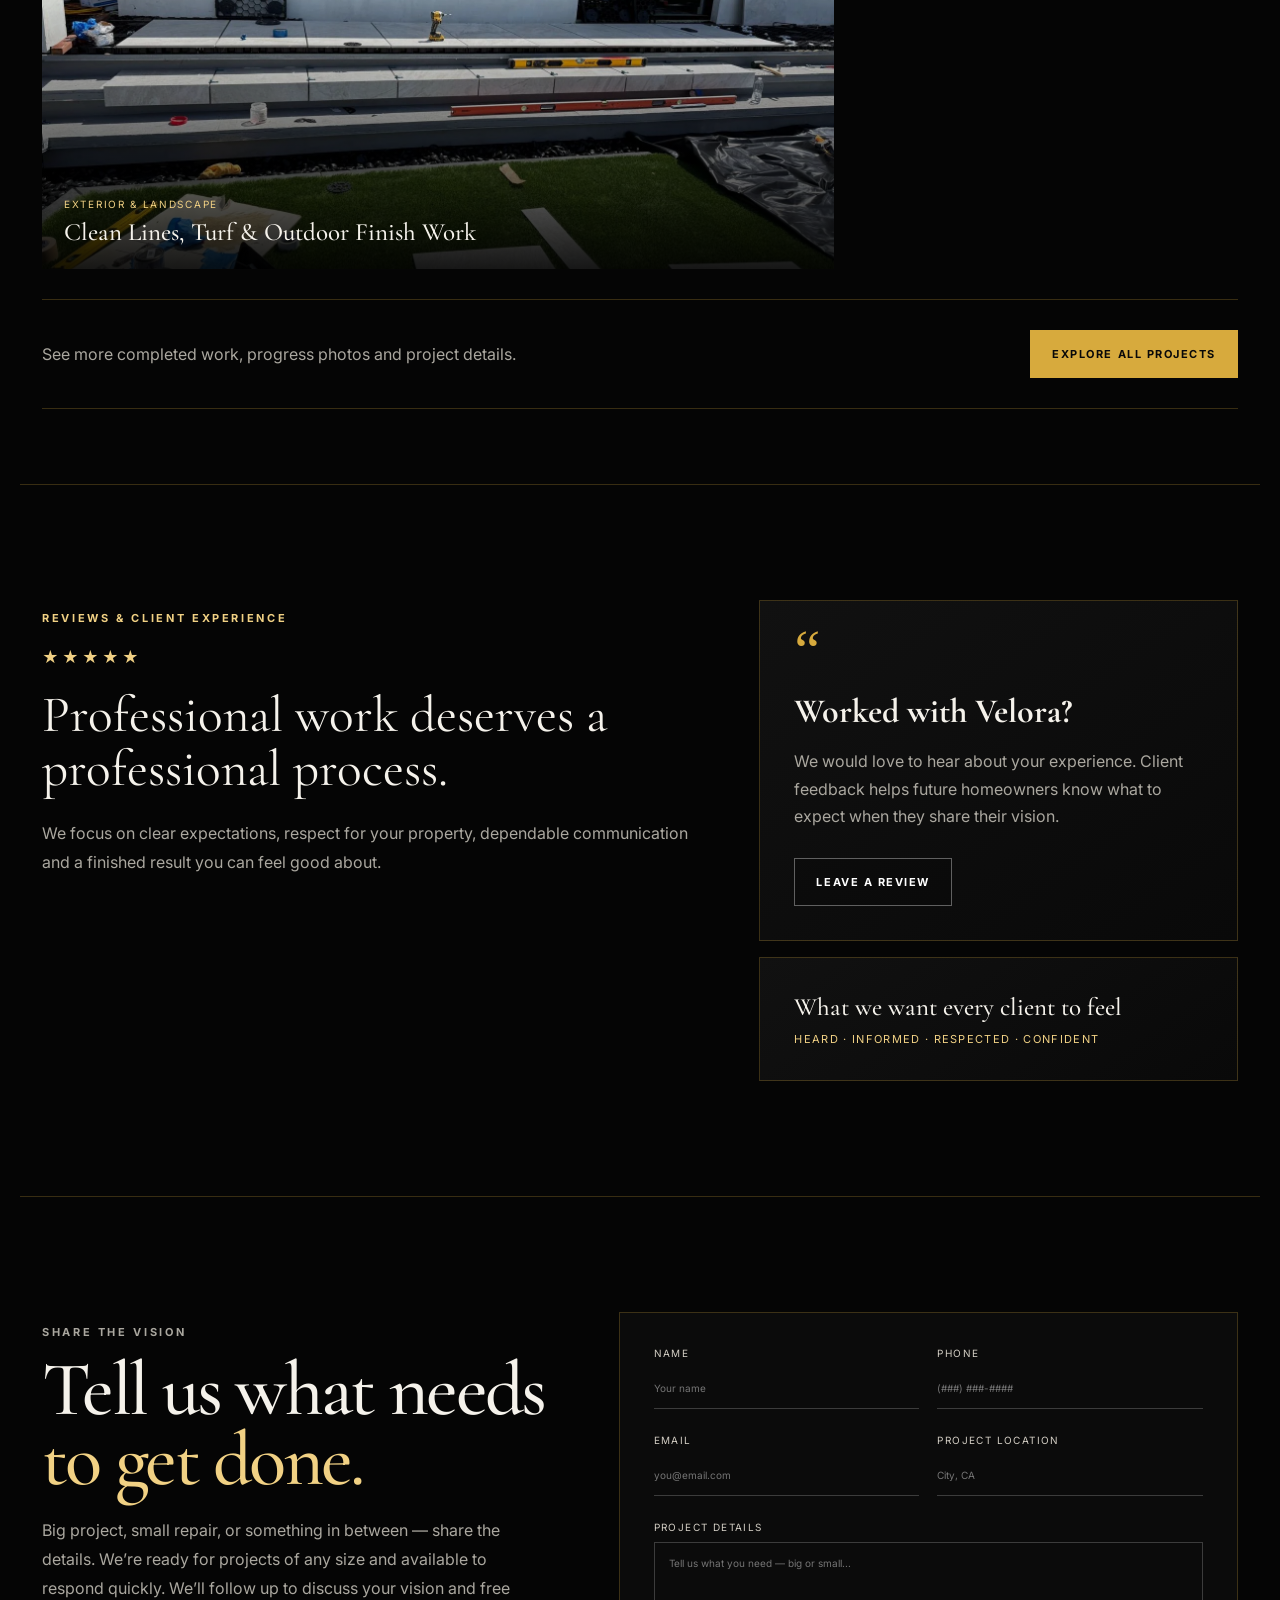
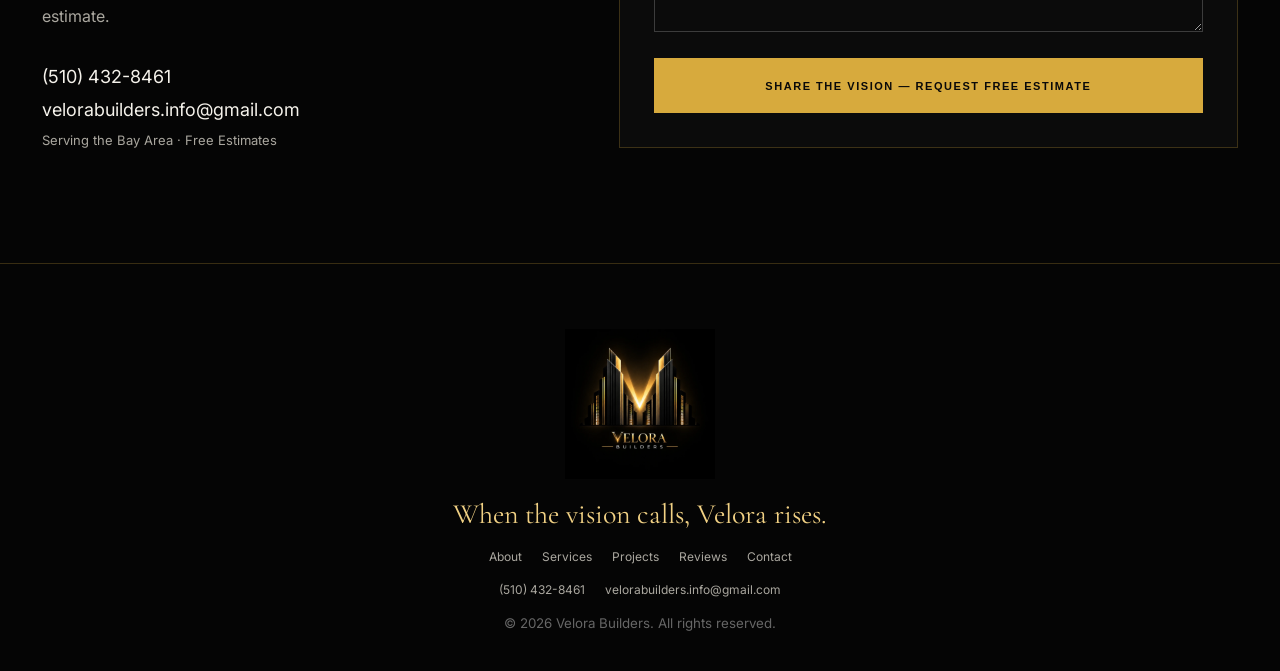
==== commit 8ae1f080: "Rename velora-index-updated.html to index.html" ====
--- a/index.html
+++ b/index.html
@@ -55,7 +55,7 @@
 
 <section class="signal-section">
   <div class="signal-art"><img src="assets/logo.webp" alt="Velora Builders V signal logo"></div>
-  <div class="signal-copy"><p class="section-kicker">WHEN THE VISION CALLS</p><h2>When the vision calls,<br><span>Velora rises.</span></h2><p>Whether you are planning a major remodel or just need the right team for a smaller job, reach out. Tell us what you need and we will help map out the next step.</p><a class="btn btn-gold" href="#contact">Get a Free Estimate</a></div>
+  <div class="signal-copy"><p class="section-kicker">WHEN THE VISION CALLS</p><h2>When the vision calls,<br><span>Velora rises.</span></h2><p>Big build, remodel, repair or something in between — share the vision. We’re ready to respond quickly, take on projects of any size and help map out the next step.</p><a class="btn btn-gold" href="#contact">Get a Free Estimate</a></div>
 </section>
 
 <section id="projects" class="section projects-section">
@@ -83,7 +83,7 @@
 </section>
 
 <section id="contact" class="section contact-section">
-  <div class="contact-copy"><p class="section-kicker">SHARE THE VISION</p><h2>Tell us what needs <span>to get done.</span></h2><p>Big project, small repair, or something in between — send us the details. We will follow up to discuss your project and free estimate.</p><div class="contact-list"><a href="tel:+15104328461">(510) 432-8461</a><a href="mailto:velorabuilders.info@gmail.com">velorabuilders.info@gmail.com</a><span>Serving the Bay Area · Free Estimates</span></div></div>
+  <div class="contact-copy"><p class="section-kicker">SHARE THE VISION</p><h2>Tell us what needs <span>to get done.</span></h2><p>Big project, small repair, or something in between — share the details. We’re ready for projects of any size and available to respond quickly. We’ll follow up to discuss your vision and free estimate.</p><div class="contact-list"><a href="tel:+15104328461">(510) 432-8461</a><a href="mailto:velorabuilders.info@gmail.com">velorabuilders.info@gmail.com</a><span>Serving the Bay Area · Free Estimates</span></div></div>
   <form class="lead-form" action="https://formsubmit.co/velorabuilders.info@gmail.com" method="POST">
     <input type="hidden" name="_subject" value="New Velora Builders Website Lead"><input type="hidden" name="_captcha" value="false">
     <label>Name<input required name="name" type="text" placeholder="Your name"></label><label>Phone<input required name="phone" type="tel" placeholder="(###) ###-####"></label><label>Email<input name="email" type="email" placeholder="you@email.com"></label><label>Project Location<input name="location" type="text" placeholder="City, CA"></label><label class="full">Project Details<textarea required name="message" rows="5" placeholder="Tell us what you need — big or small..."></textarea></label><button class="btn btn-gold full" type="submit">Share the Vision — Request Free Estimate</button>
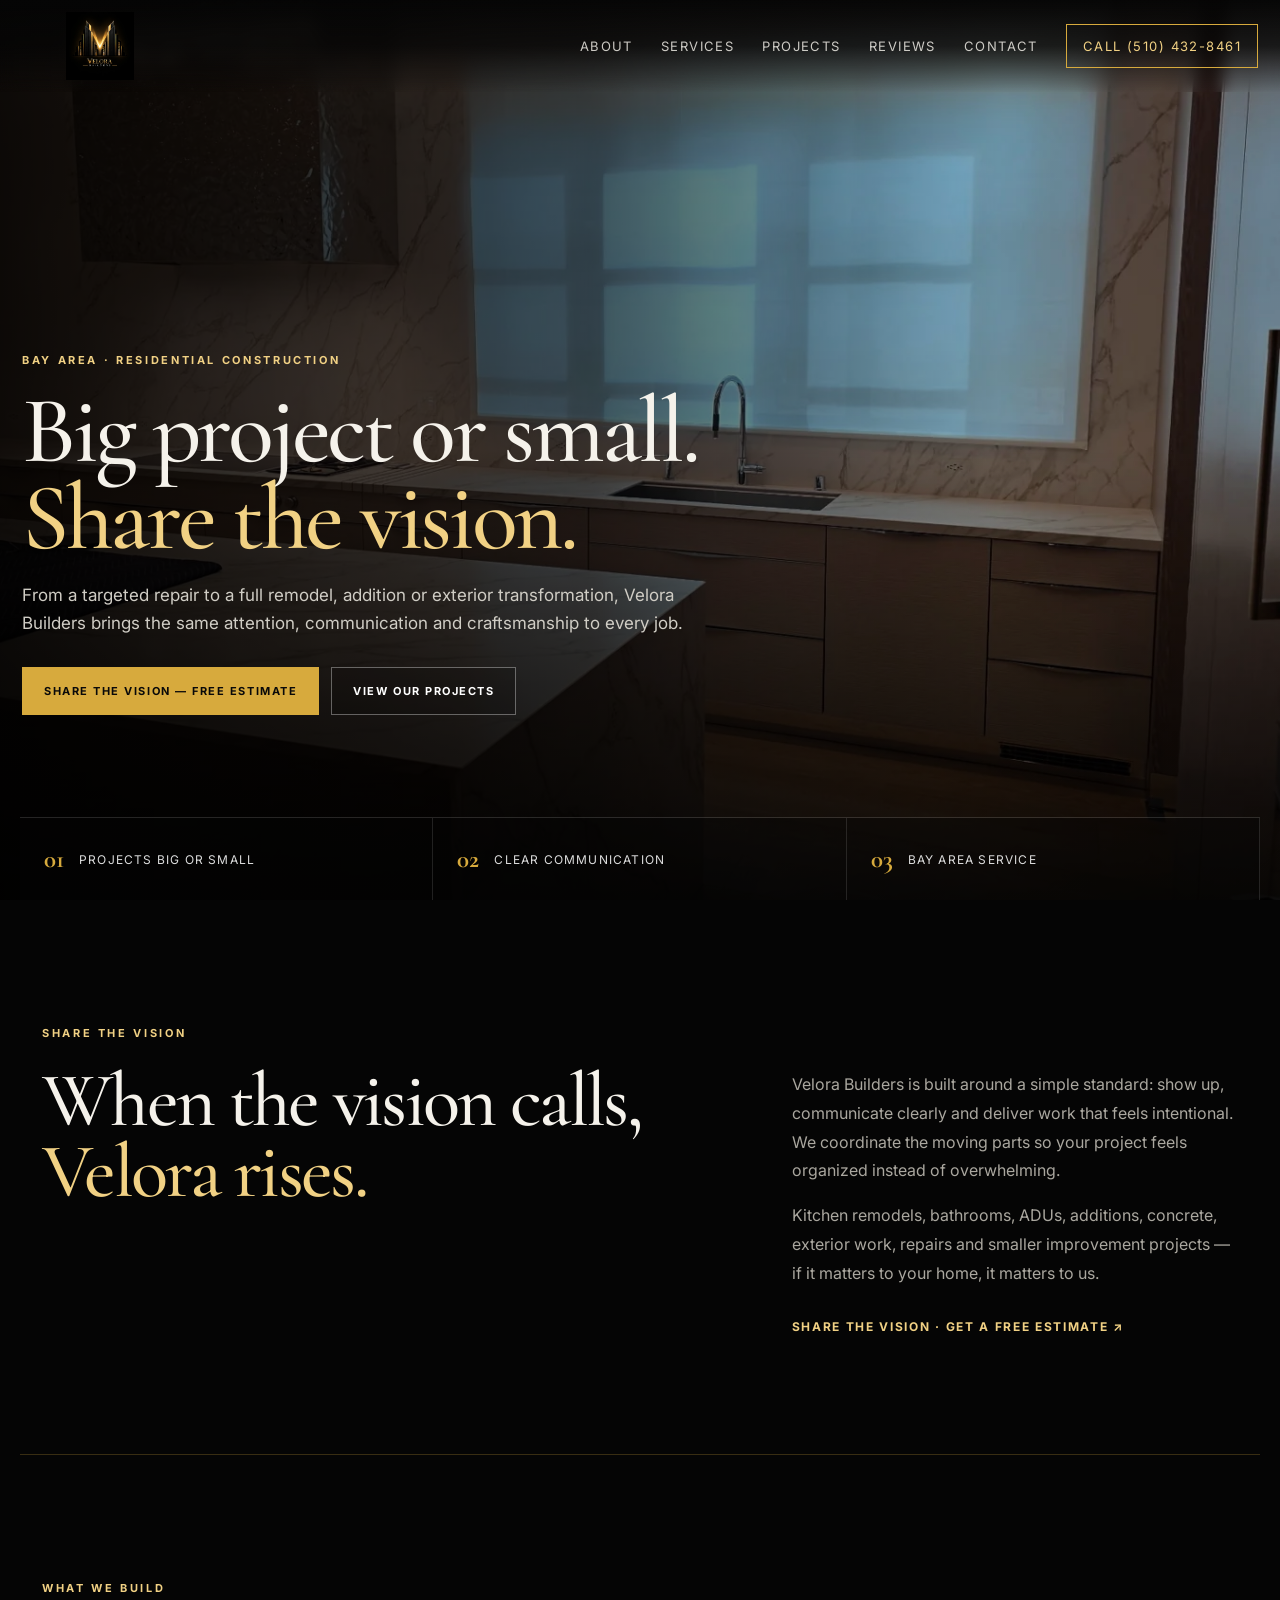
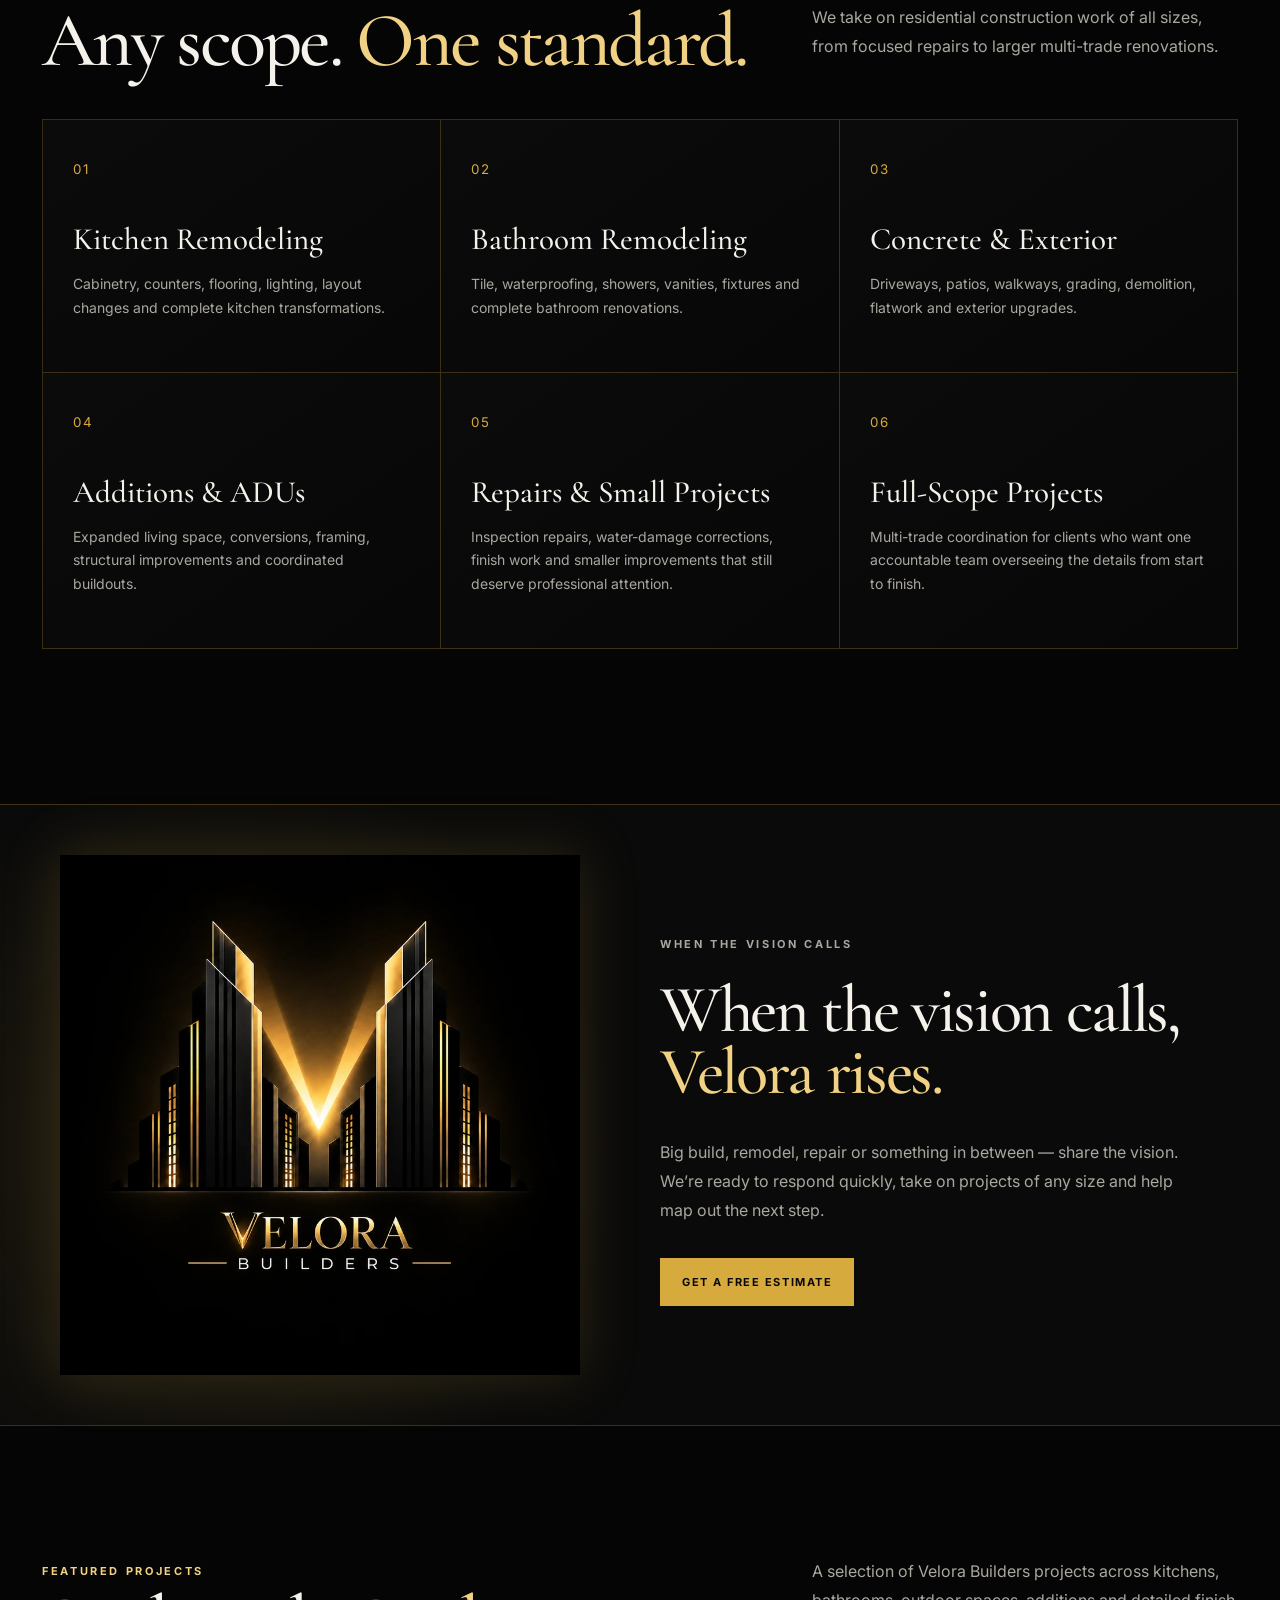
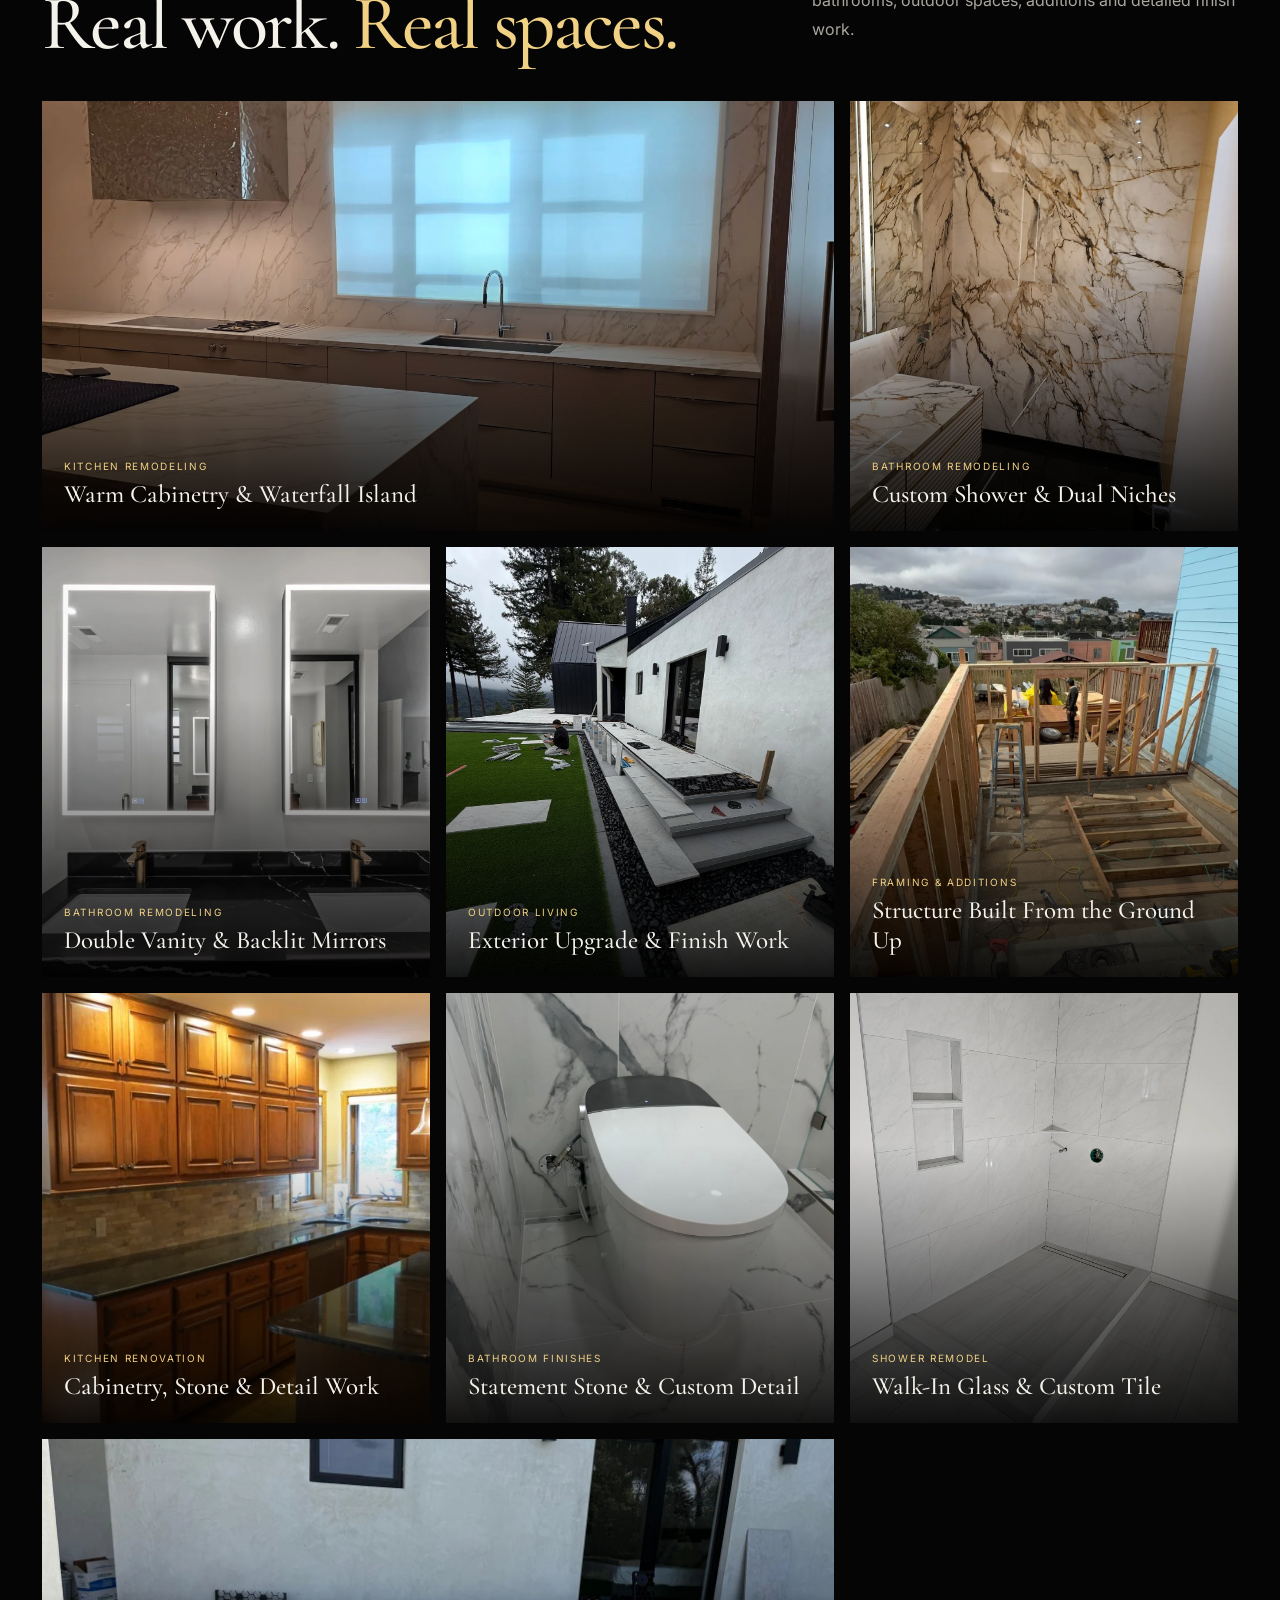
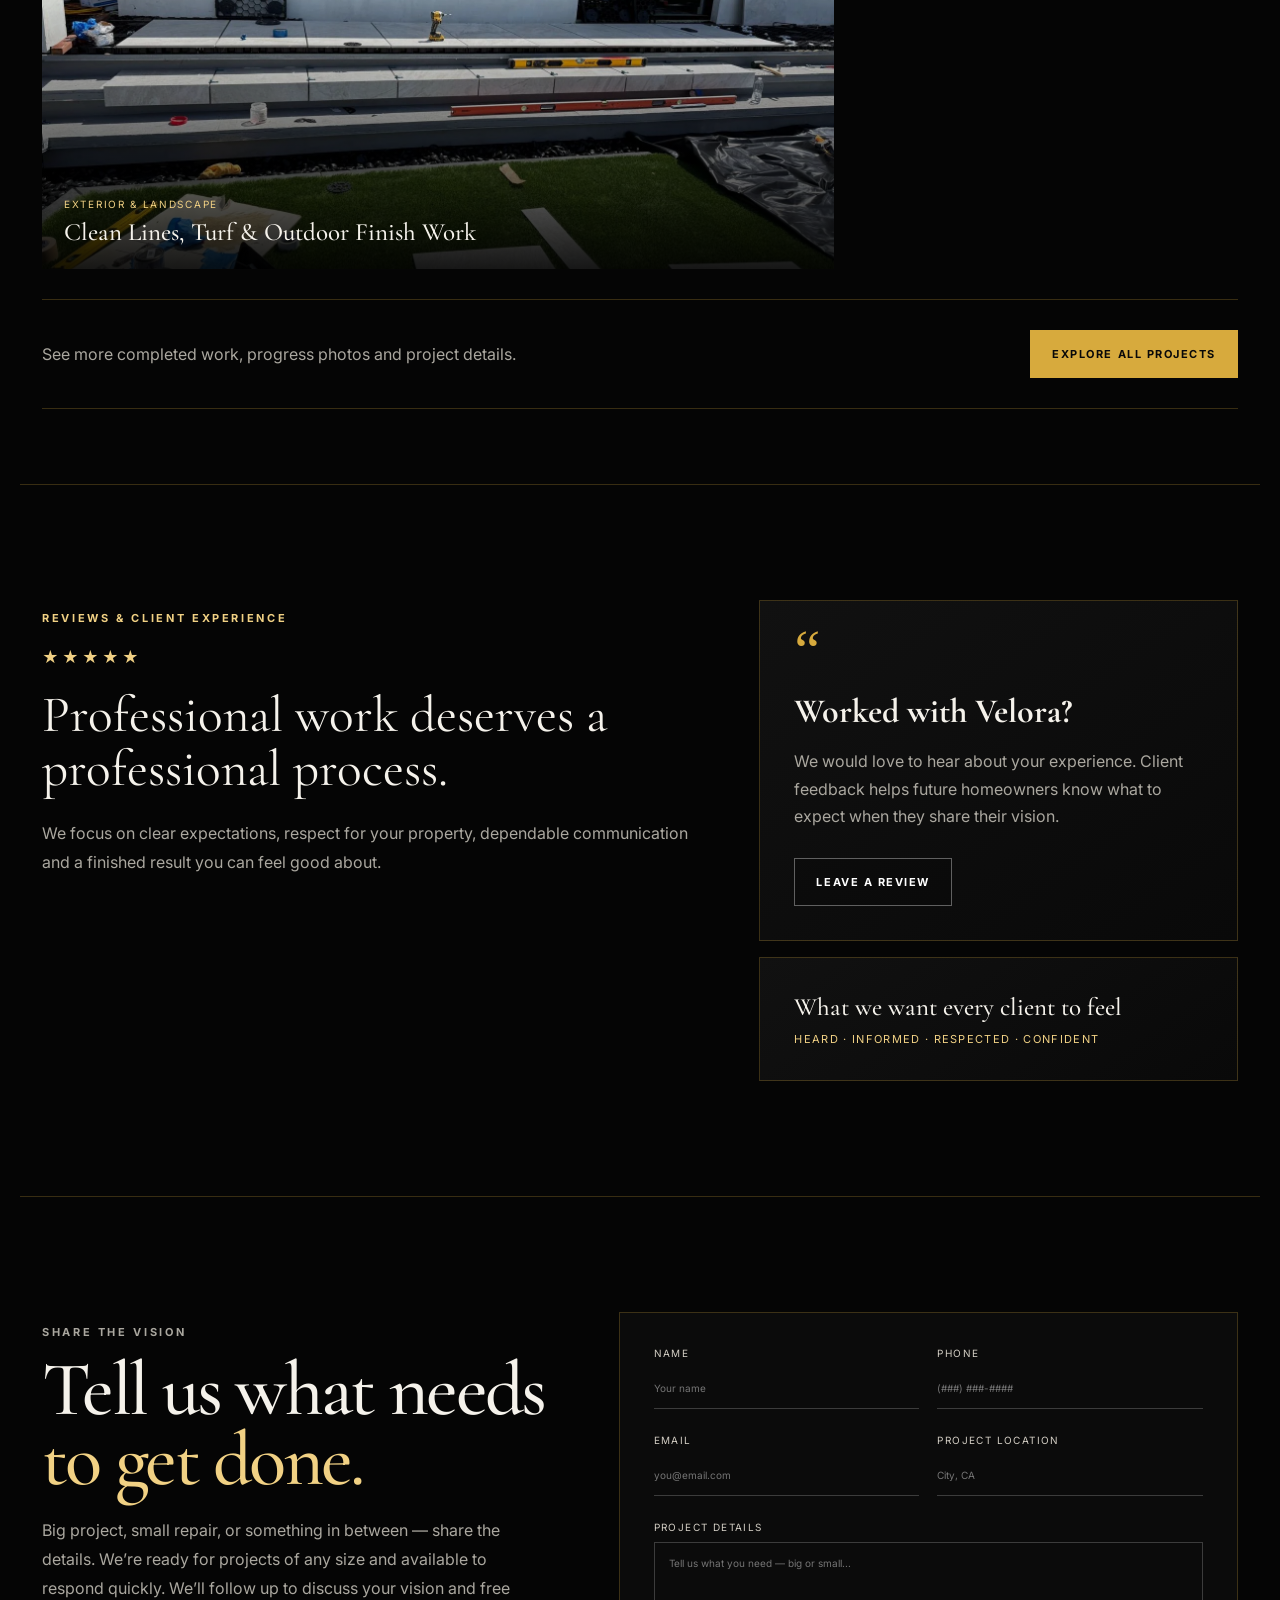
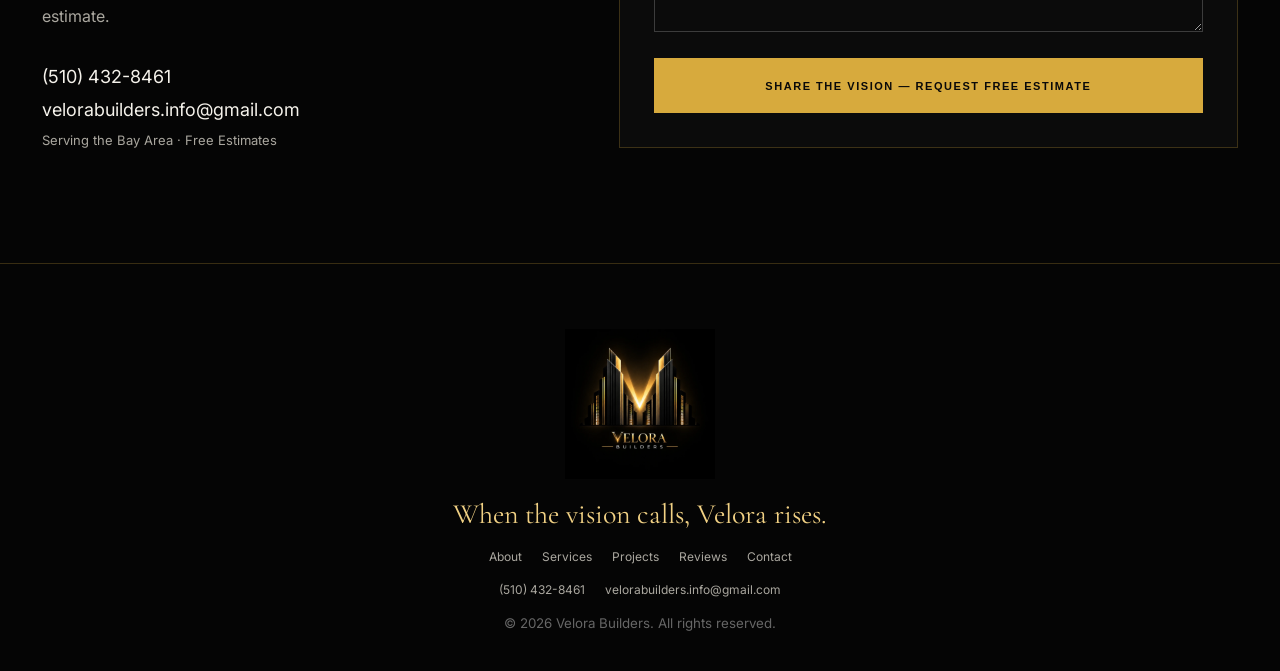
==== commit 9beeb12c: "Rename index-final.html to index.html" ====
--- a/index.html
+++ b/index.html
@@ -37,8 +37,8 @@
 </section>
 
 <section id="about" class="section intro-section">
-  <p class="section-kicker">WHEN THE VISION CALLS</p>
-  <div class="intro-grid"><h2>Whatever the vision,<br><span>Velora rises.</span></h2><div class="intro-copy"><p>Velora Builders is built around a simple standard: show up, communicate clearly and deliver work that feels intentional. We coordinate the moving parts so your project feels organized instead of overwhelming.</p><p>Kitchen remodels, bathrooms, ADUs, additions, concrete, exterior work, repairs and smaller improvement projects — if it matters to your home, it matters to us.</p><a class="text-link" href="#contact">Share the vision for a free estimate ↗</a></div></div>
+  <p class="section-kicker">SHARE THE VISION</p>
+  <div class="intro-grid"><h2>When the vision calls,<br><span>Velora rises.</span></h2><div class="intro-copy"><p>Velora Builders is built around a simple standard: show up, communicate clearly and deliver work that feels intentional. We coordinate the moving parts so your project feels organized instead of overwhelming.</p><p>Kitchen remodels, bathrooms, ADUs, additions, concrete, exterior work, repairs and smaller improvement projects — if it matters to your home, it matters to us.</p><a class="text-link" href="#contact">Share the vision · Get a free estimate ↗</a></div></div>
 </section>
 
 <section id="services" class="section services-section">
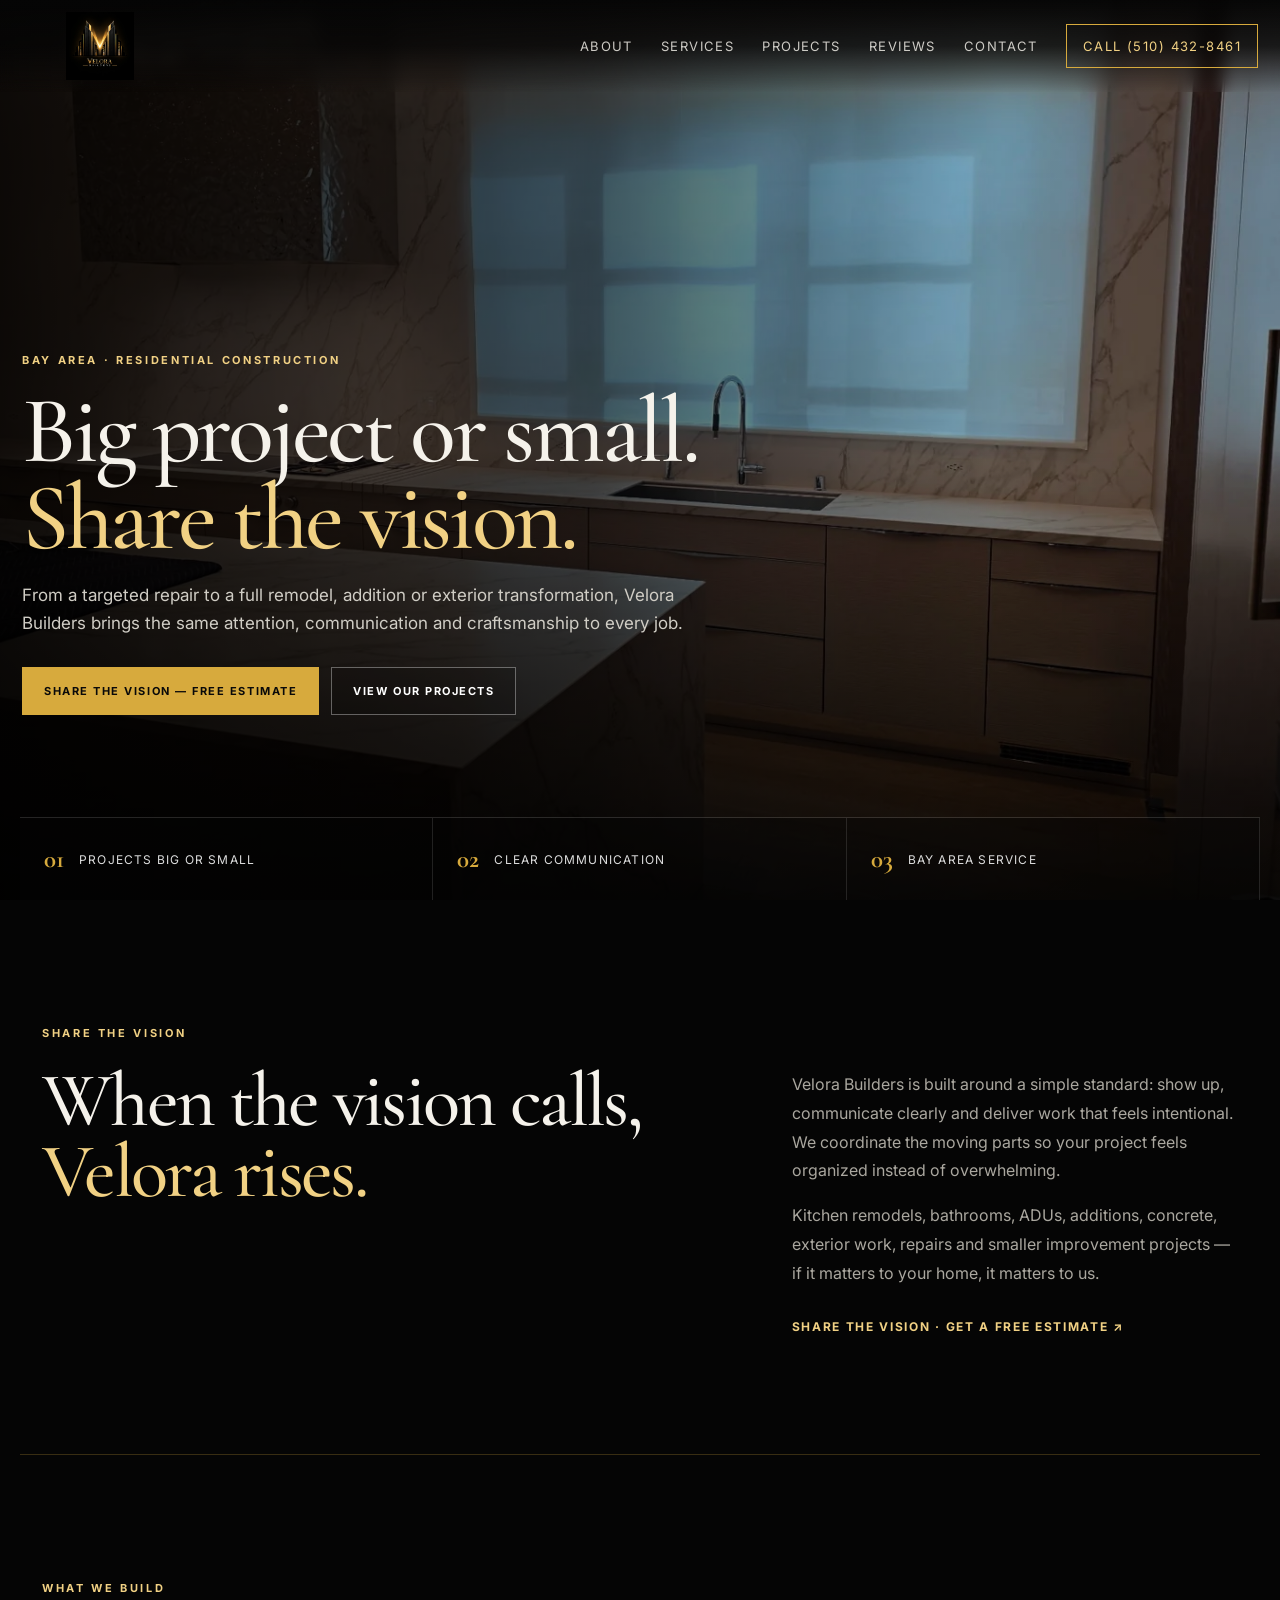
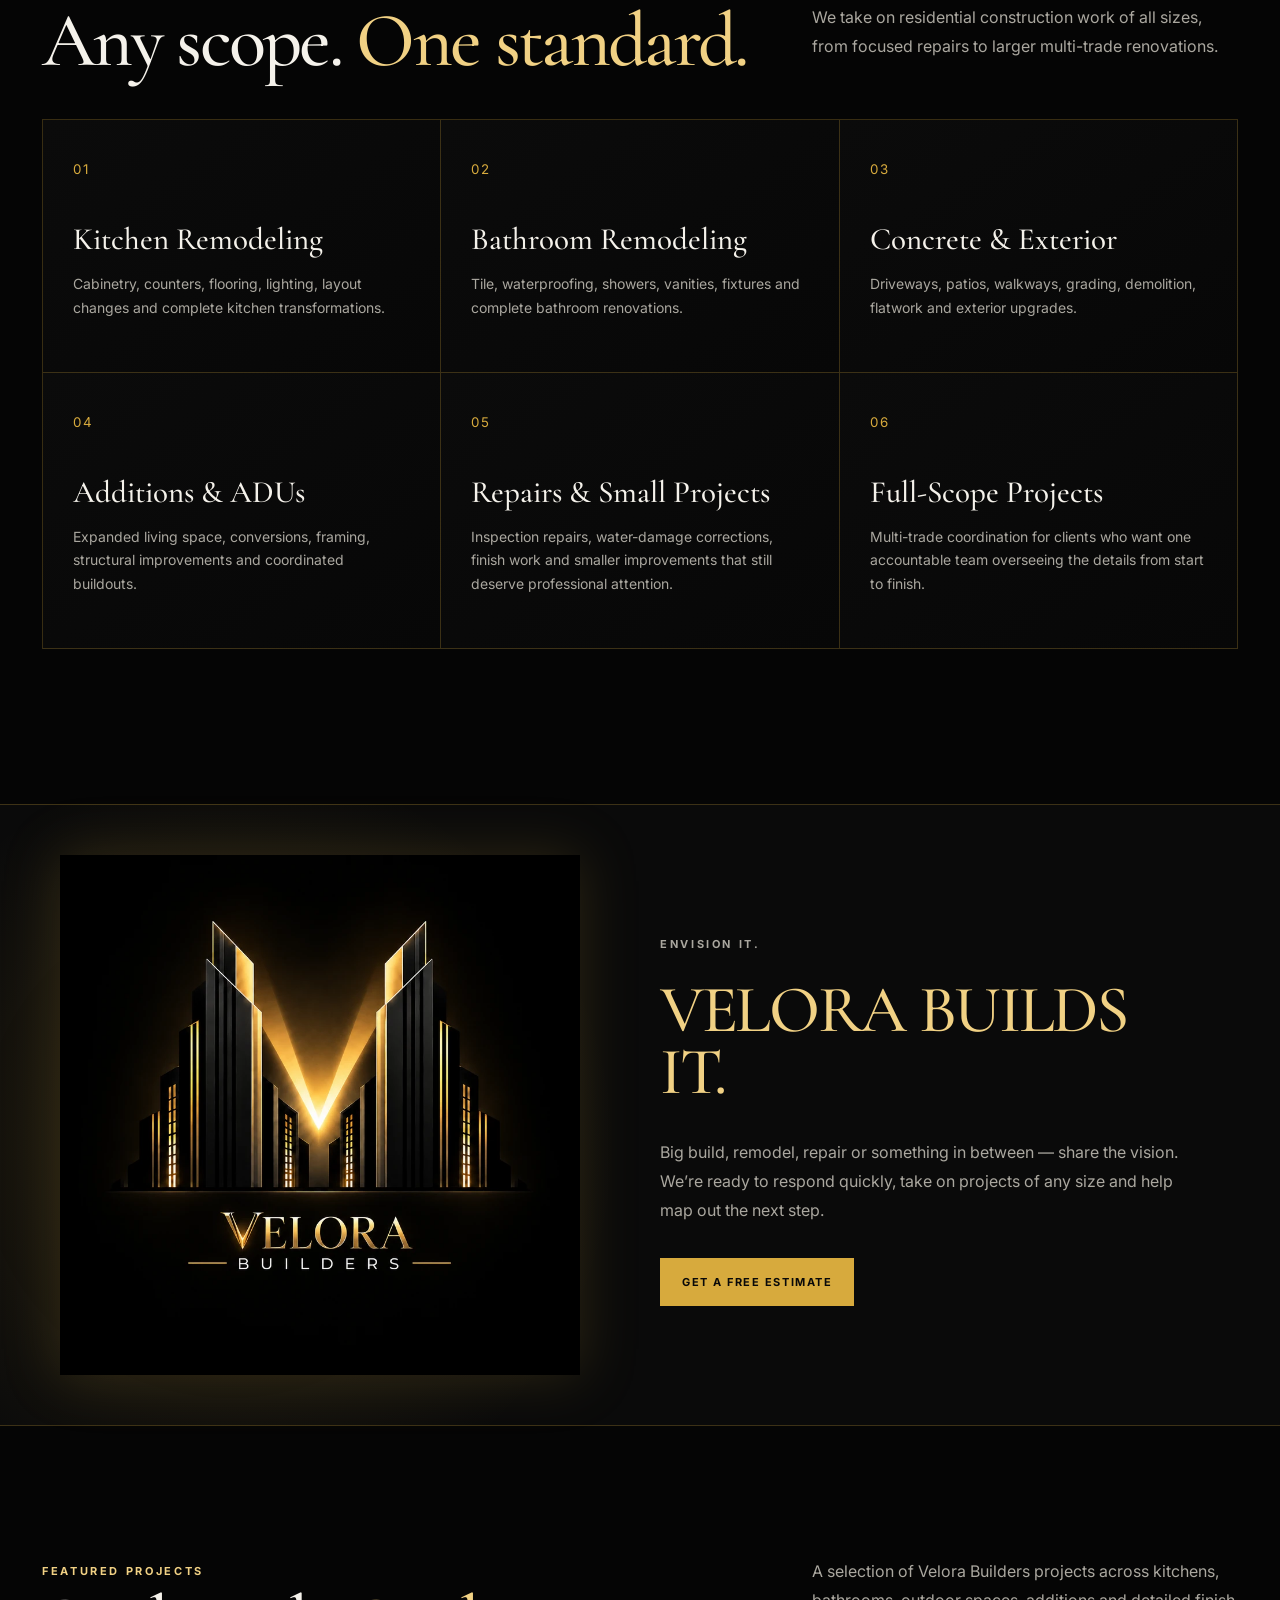
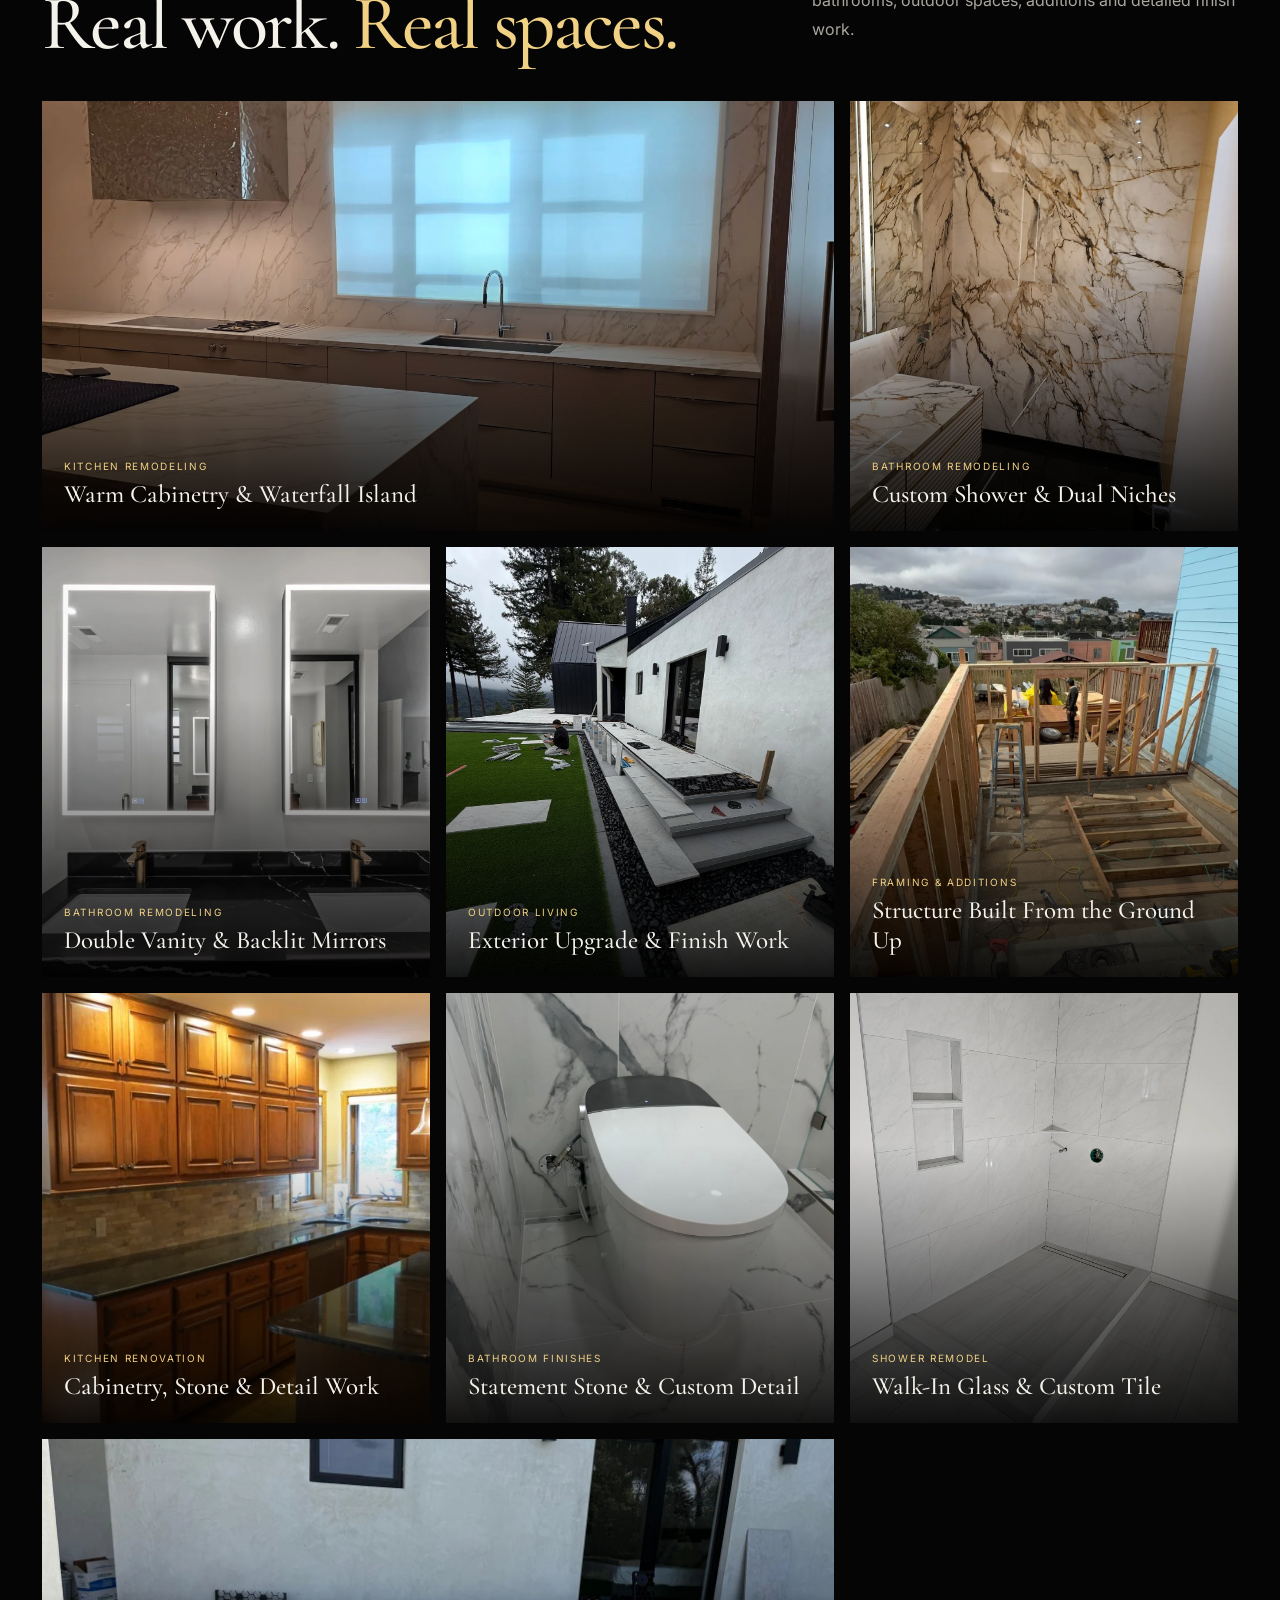
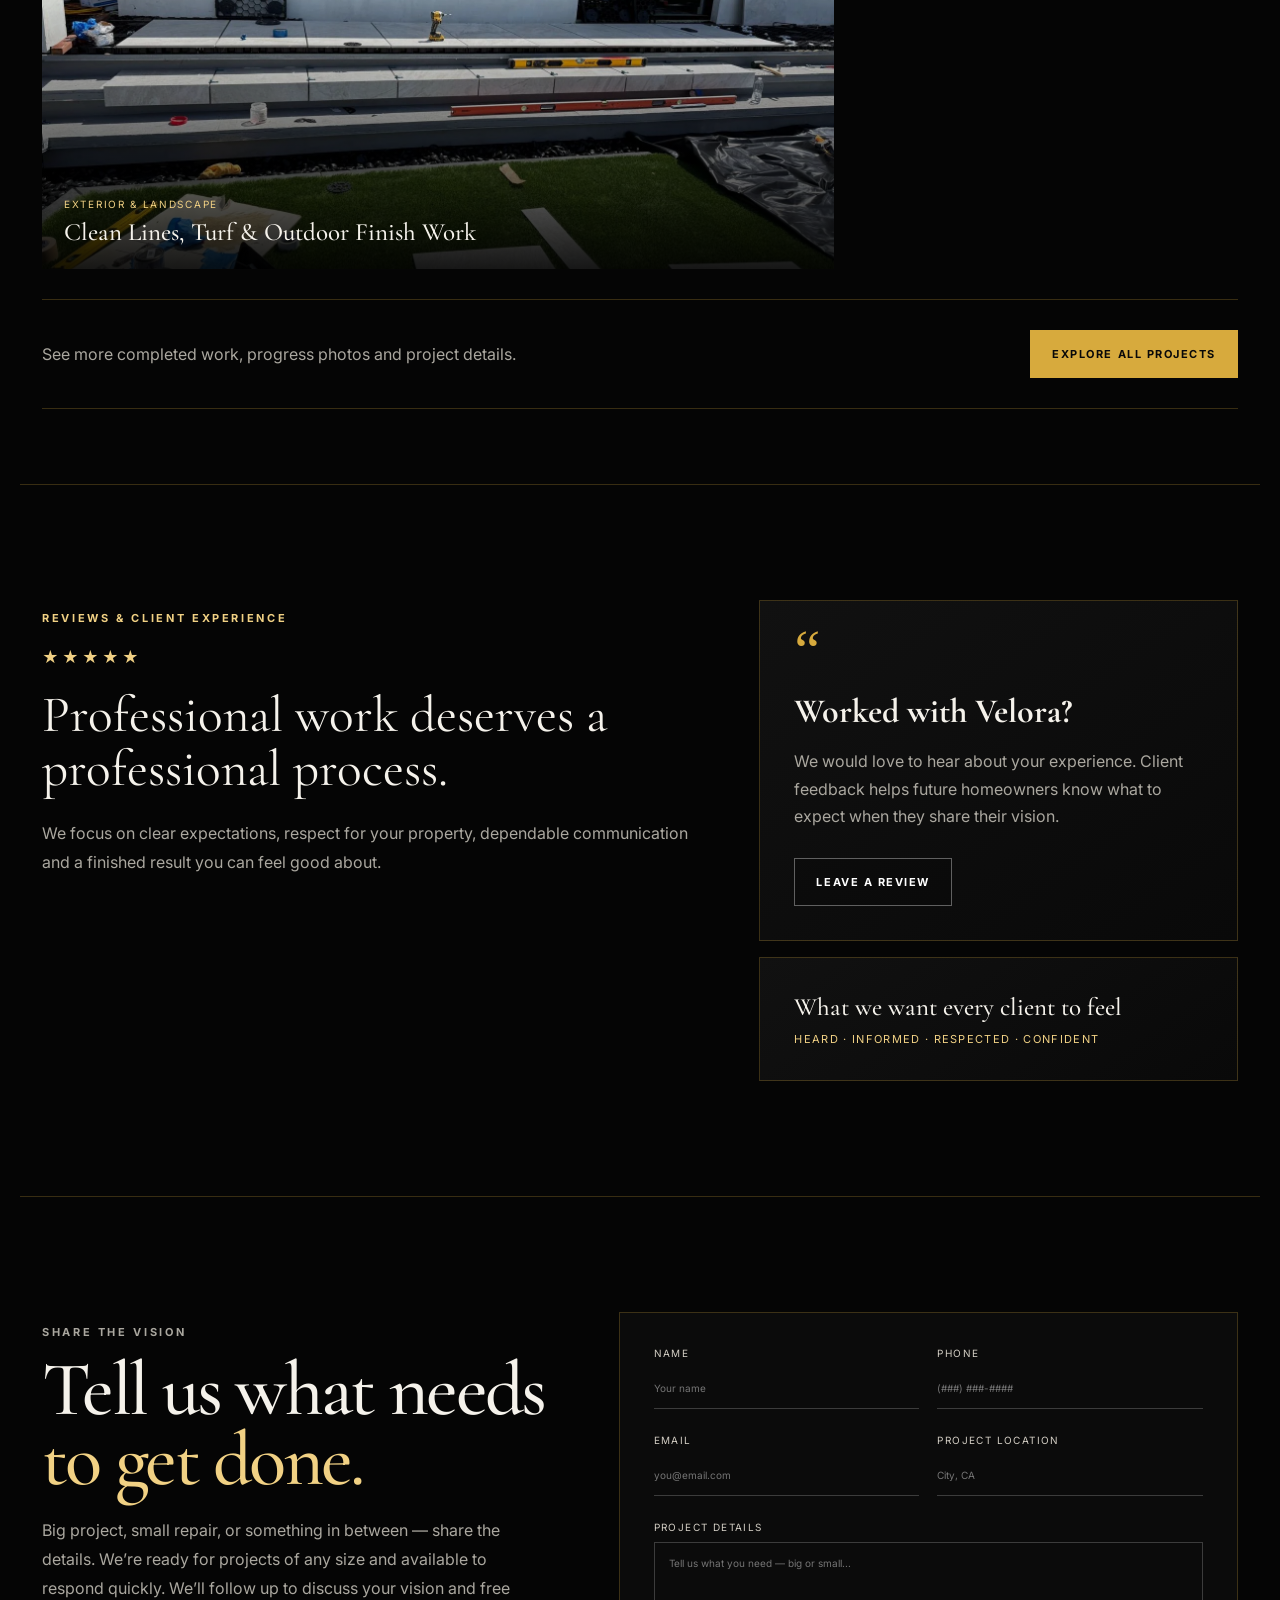
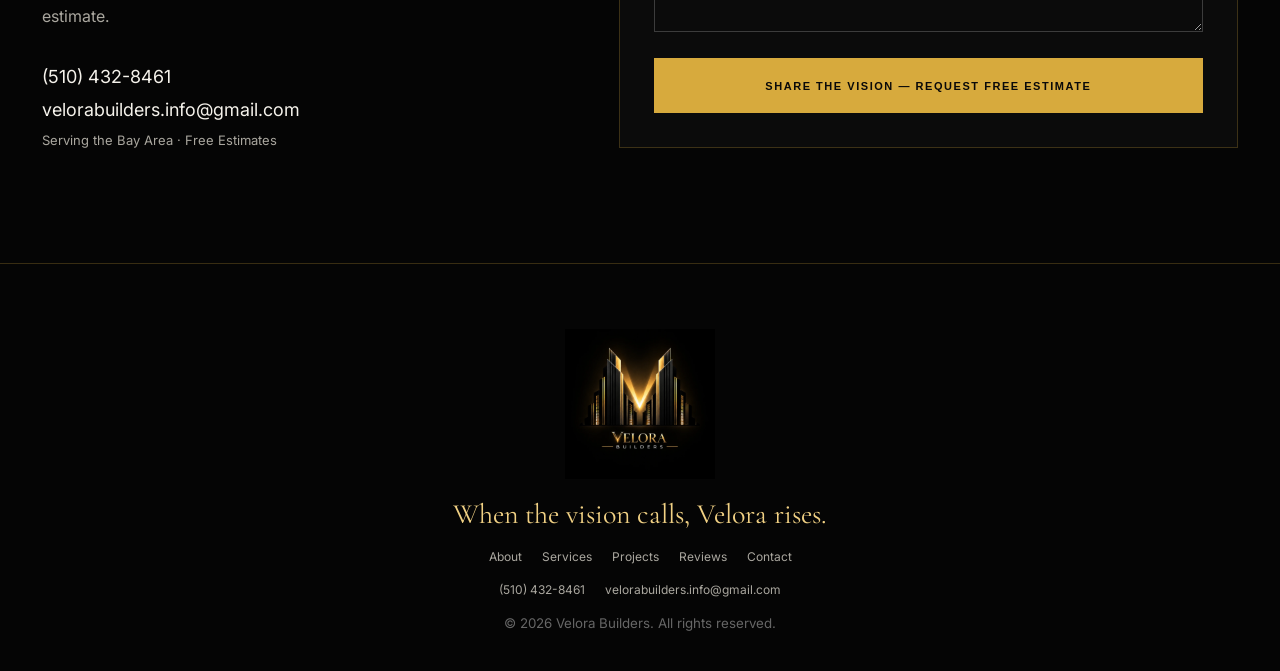
==== commit 69dfe99b: "Rename index-velora-final.html to index.html" ====
--- a/index.html
+++ b/index.html
@@ -55,7 +55,7 @@
 
 <section class="signal-section">
   <div class="signal-art"><img src="assets/logo.webp" alt="Velora Builders V signal logo"></div>
-  <div class="signal-copy"><p class="section-kicker">WHEN THE VISION CALLS</p><h2>When the vision calls,<br><span>Velora rises.</span></h2><p>Big build, remodel, repair or something in between — share the vision. We’re ready to respond quickly, take on projects of any size and help map out the next step.</p><a class="btn btn-gold" href="#contact">Get a Free Estimate</a></div>
+  <div class="signal-copy"><p class="section-kicker">ENVISION IT.</p><h2><span>VELORA BUILDS IT.</span></h2><p>Big build, remodel, repair or something in between — share the vision. We’re ready to respond quickly, take on projects of any size and help map out the next step.</p><a class="btn btn-gold" href="#contact">Get a Free Estimate</a></div>
 </section>
 
 <section id="projects" class="section projects-section">
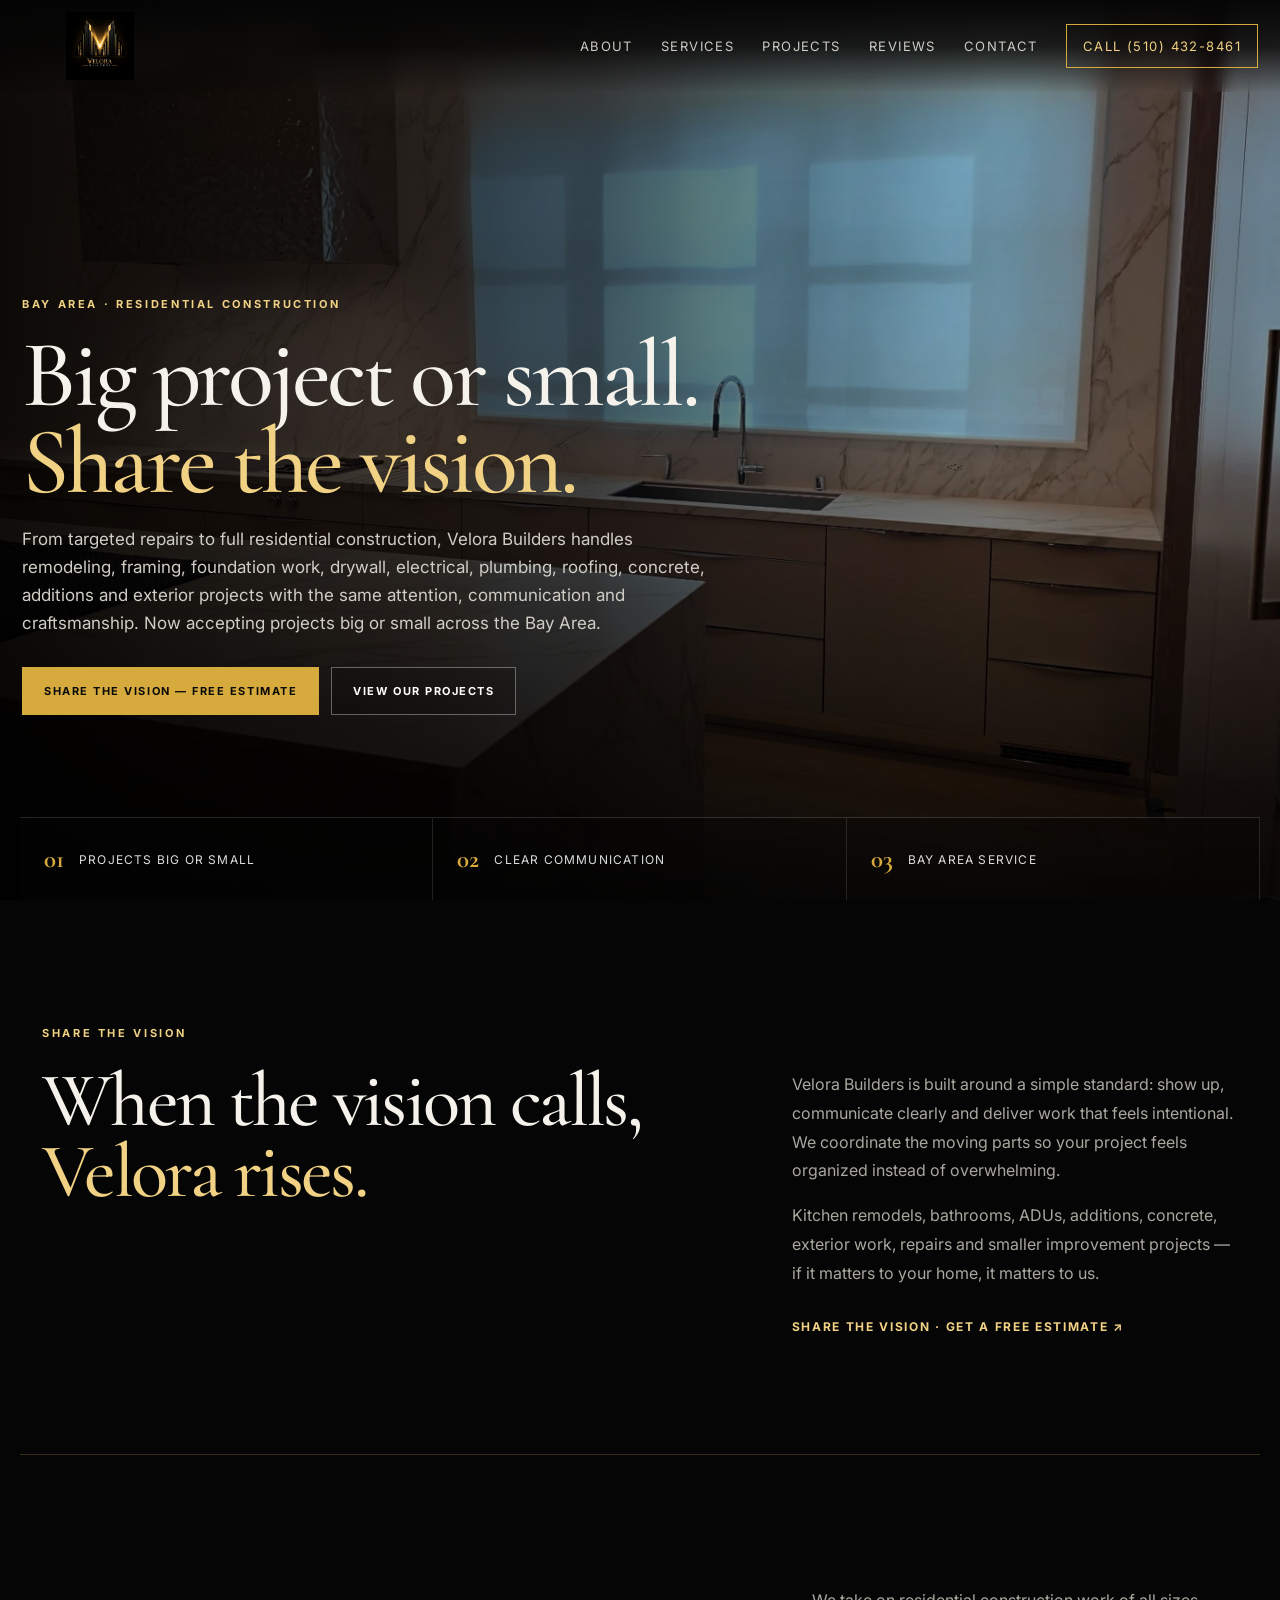
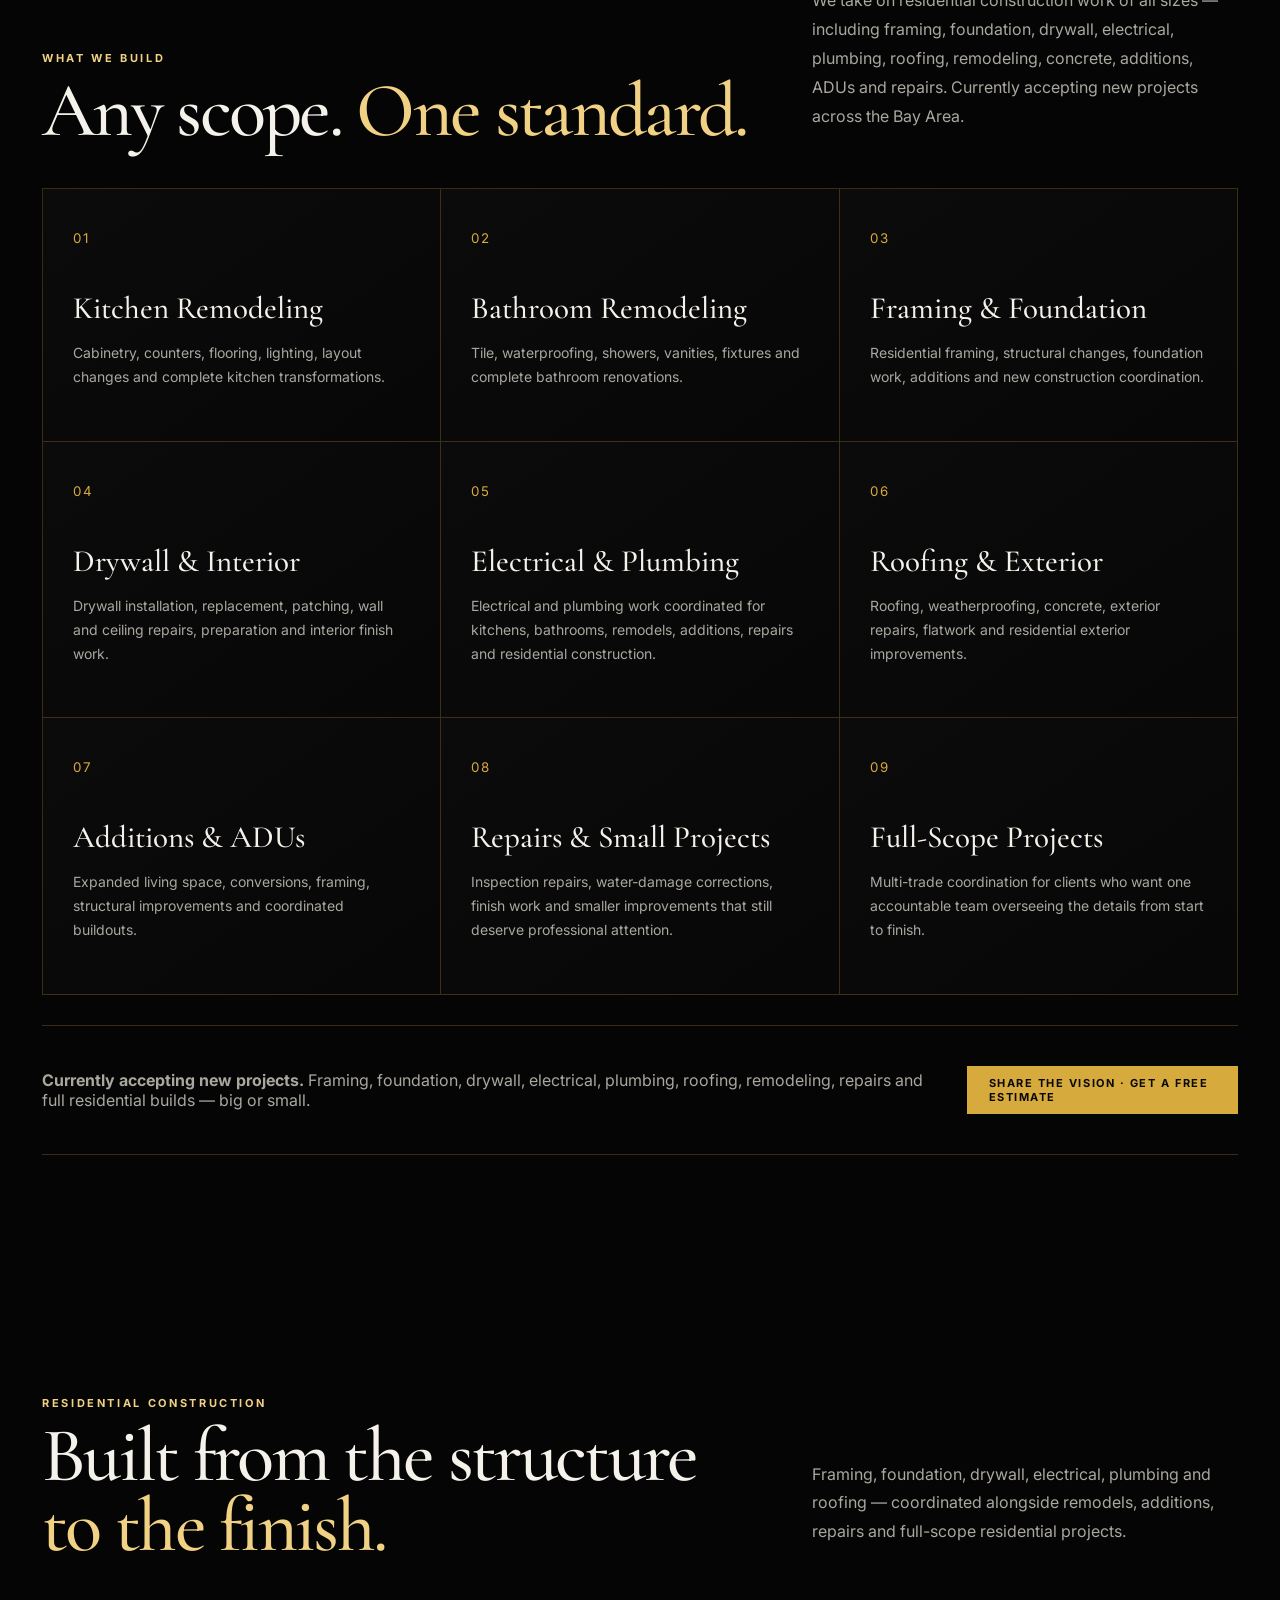
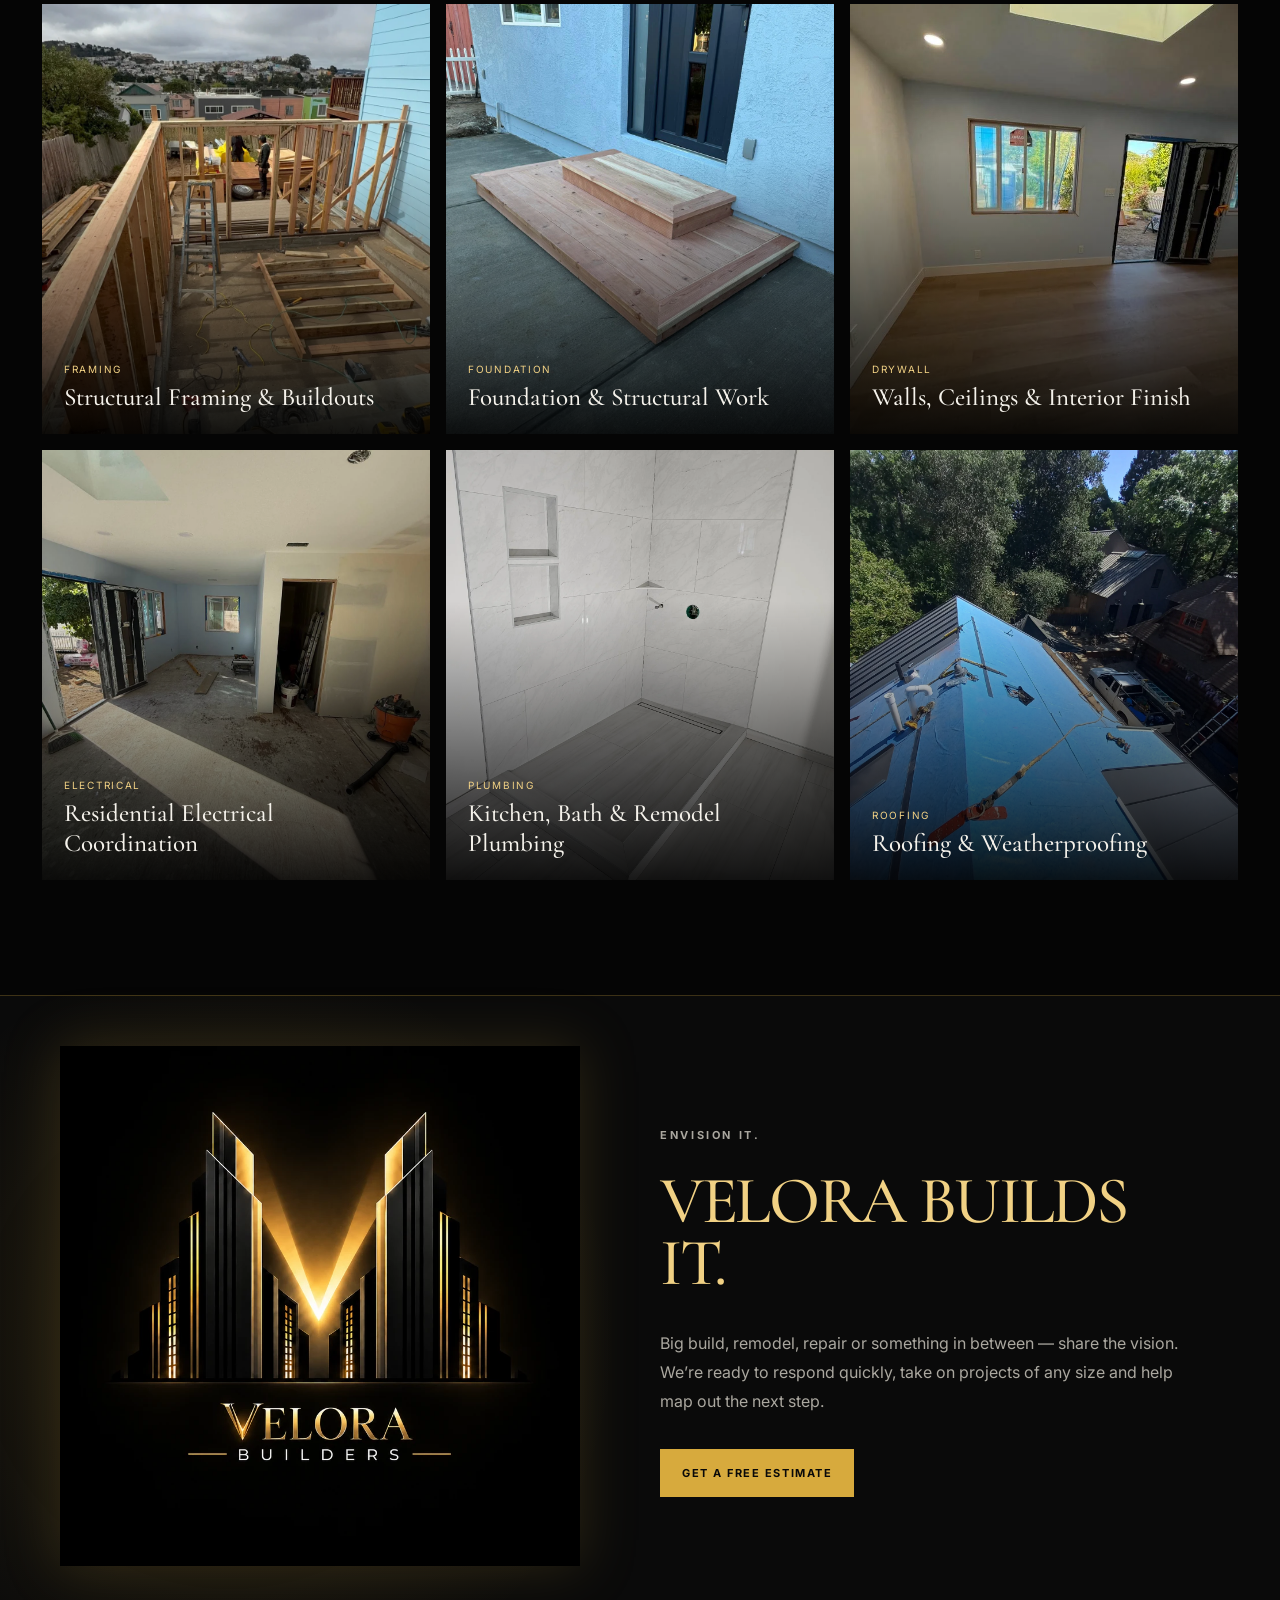
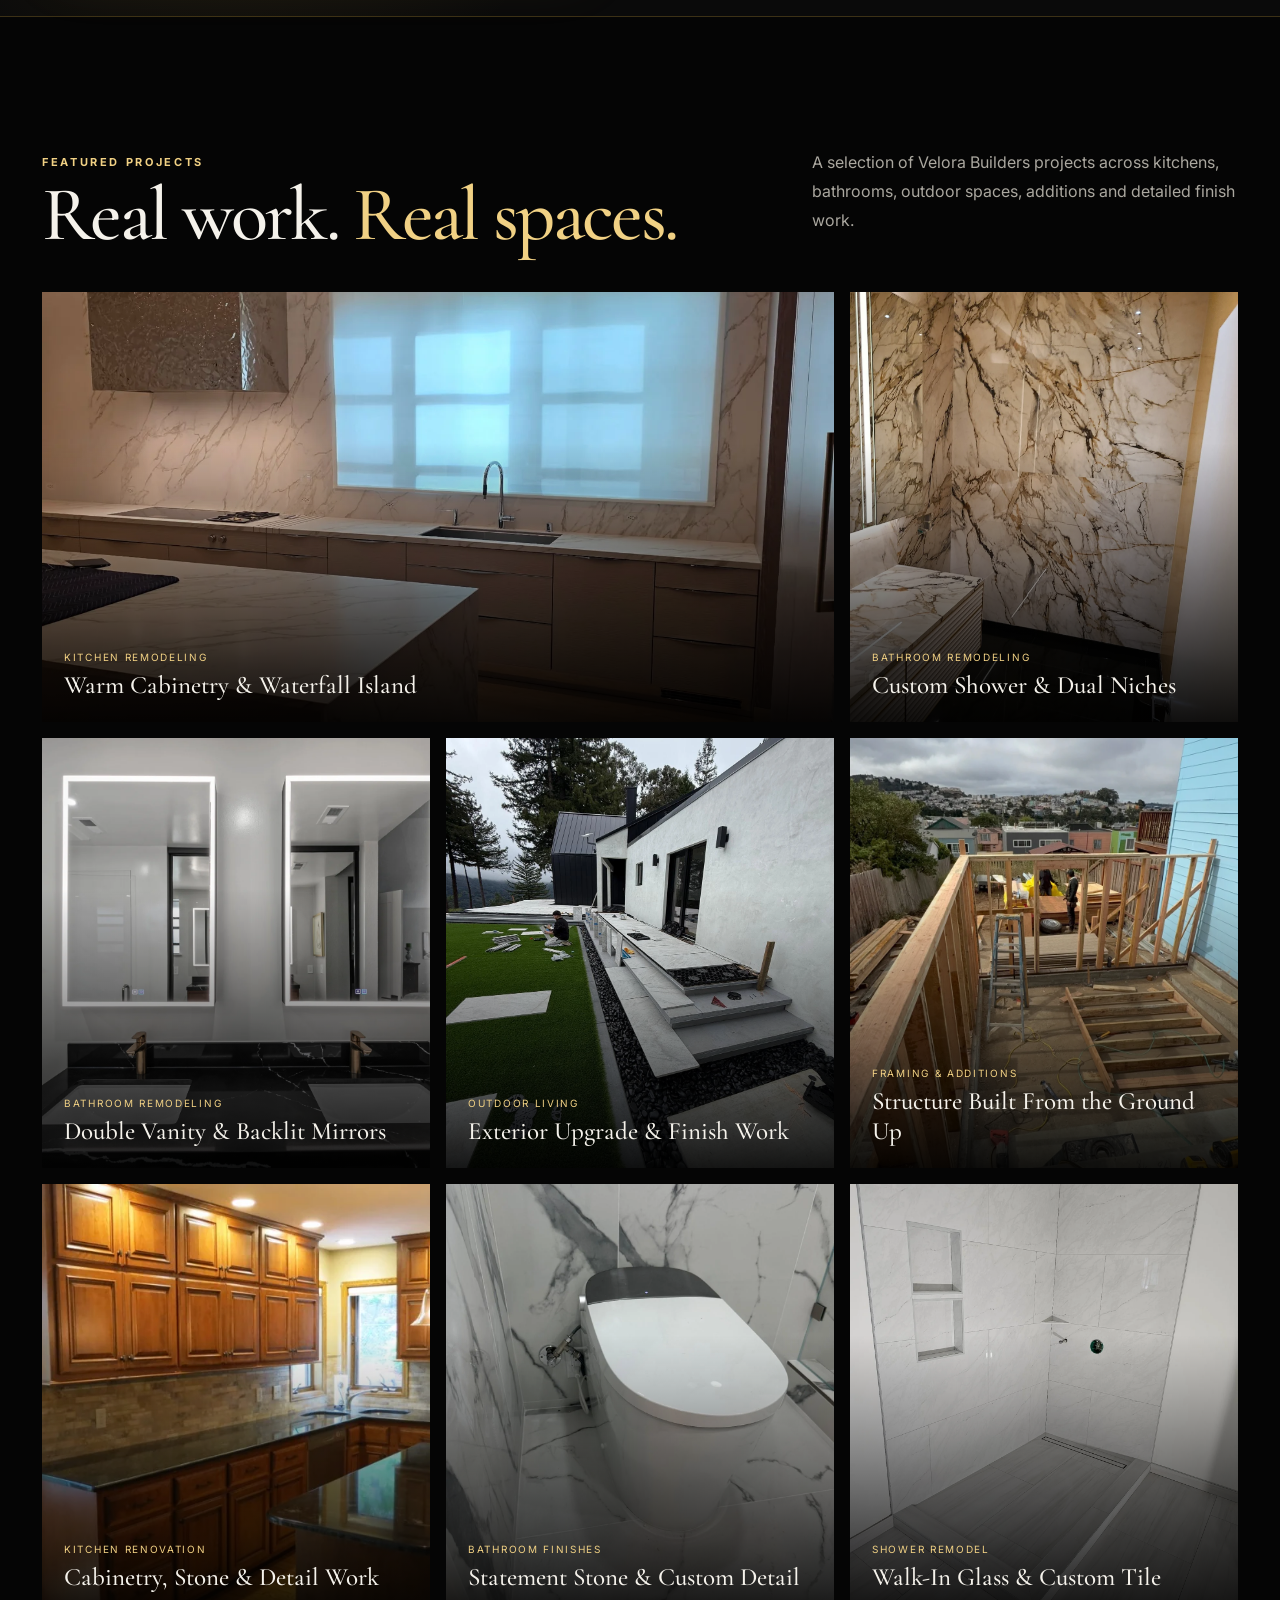
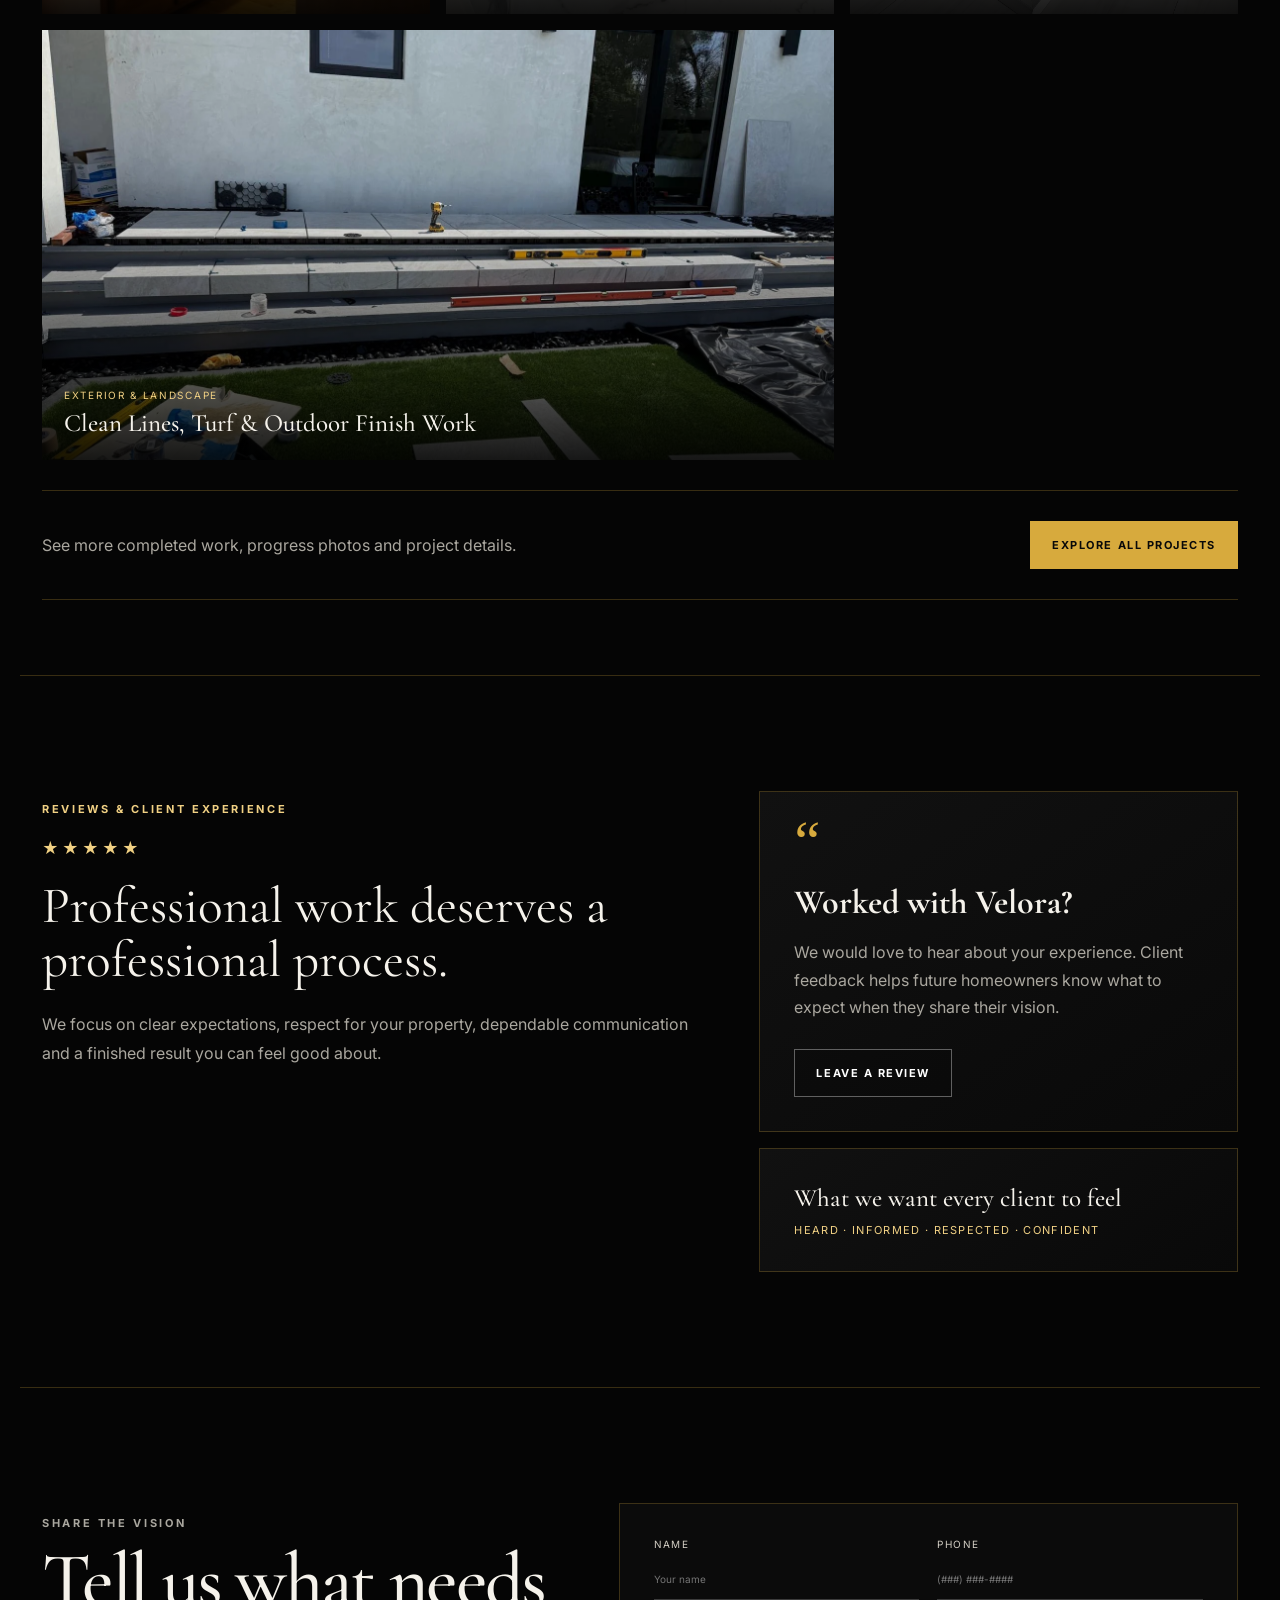
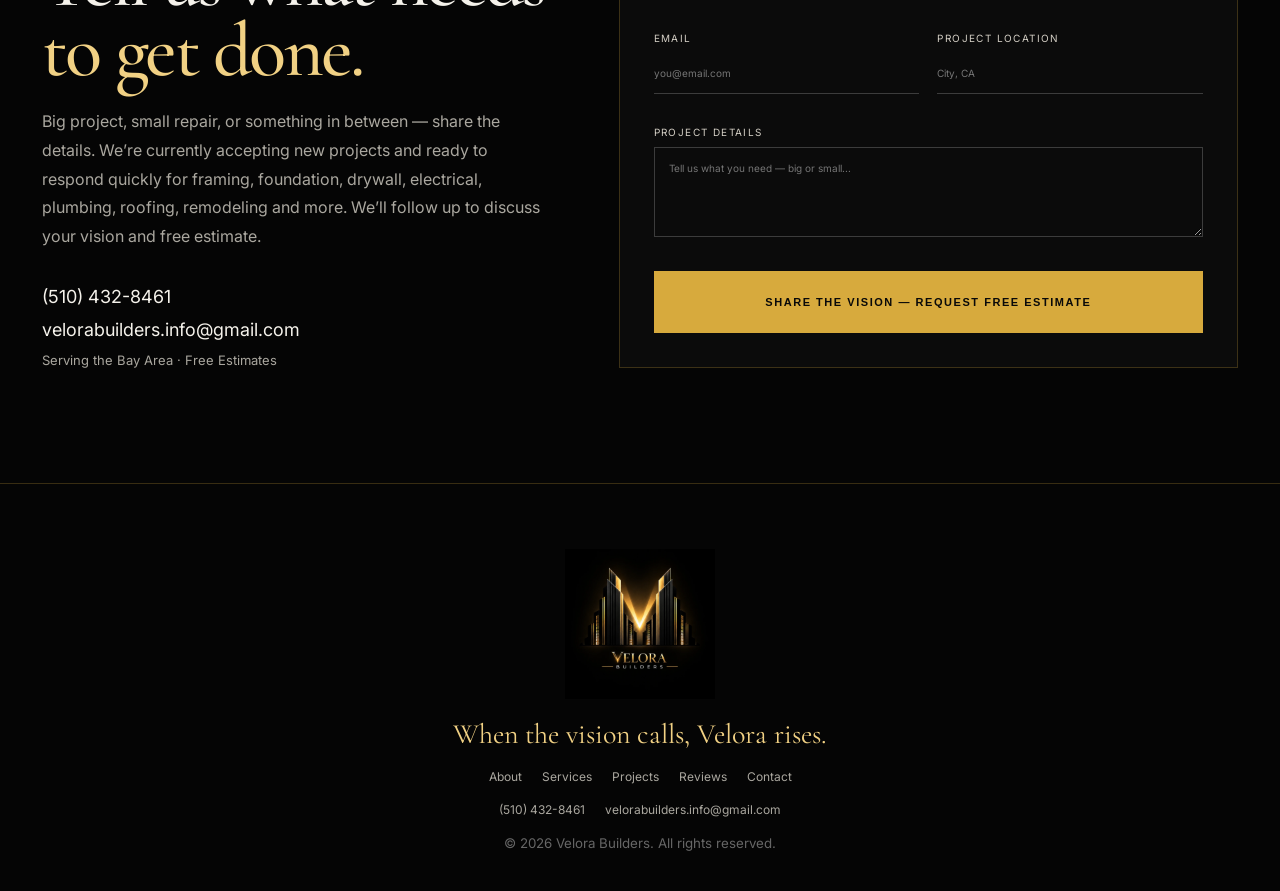
==== commit bab941ef: "Rename index-services-added.html to index.html" ====
--- a/index.html
+++ b/index.html
@@ -30,7 +30,7 @@
   <div class="hero-copy reveal">
     <p class="eyebrow">BAY AREA · RESIDENTIAL CONSTRUCTION</p>
     <h1>Big project or small.<br><em>Share the vision.</em></h1>
-    <p class="hero-sub">From a targeted repair to a full remodel, addition or exterior transformation, Velora Builders brings the same attention, communication and craftsmanship to every job.</p>
+    <p class="hero-sub">From targeted repairs to full residential construction, Velora Builders handles remodeling, framing, foundation work, drywall, electrical, plumbing, roofing, concrete, additions and exterior projects with the same attention, communication and craftsmanship. Now accepting projects big or small across the Bay Area.</p>
     <div class="hero-actions"><a class="btn btn-gold" href="#contact">Share the Vision — Free Estimate</a><a class="btn btn-ghost" href="projects.html">View Our Projects</a></div>
   </div>
   <div class="hero-proof reveal"><div><b>01</b><span>Projects big or small</span></div><div><b>02</b><span>Clear communication</span></div><div><b>03</b><span>Bay Area service</span></div></div>
@@ -42,14 +42,30 @@
 </section>
 
 <section id="services" class="section services-section">
-  <div class="section-heading"><div><p class="section-kicker">WHAT WE BUILD</p><h2>Any scope. <span>One standard.</span></h2></div><p>We take on residential construction work of all sizes, from focused repairs to larger multi-trade renovations.</p></div>
+  <div class="section-heading"><div><p class="section-kicker">WHAT WE BUILD</p><h2>Any scope. <span>One standard.</span></h2></div><p>We take on residential construction work of all sizes — including framing, foundation, drywall, electrical, plumbing, roofing, remodeling, concrete, additions, ADUs and repairs. Currently accepting new projects across the Bay Area.</p></div>
   <div class="service-grid">
     <article class="service-card"><small>01</small><h3>Kitchen Remodeling</h3><p>Cabinetry, counters, flooring, lighting, layout changes and complete kitchen transformations.</p></article>
     <article class="service-card"><small>02</small><h3>Bathroom Remodeling</h3><p>Tile, waterproofing, showers, vanities, fixtures and complete bathroom renovations.</p></article>
-    <article class="service-card"><small>03</small><h3>Concrete & Exterior</h3><p>Driveways, patios, walkways, grading, demolition, flatwork and exterior upgrades.</p></article>
-    <article class="service-card"><small>04</small><h3>Additions & ADUs</h3><p>Expanded living space, conversions, framing, structural improvements and coordinated buildouts.</p></article>
-    <article class="service-card"><small>05</small><h3>Repairs & Small Projects</h3><p>Inspection repairs, water-damage corrections, finish work and smaller improvements that still deserve professional attention.</p></article>
-    <article class="service-card"><small>06</small><h3>Full-Scope Projects</h3><p>Multi-trade coordination for clients who want one accountable team overseeing the details from start to finish.</p></article>
+    <article class="service-card"><small>03</small><h3>Framing & Foundation</h3><p>Residential framing, structural changes, foundation work, additions and new construction coordination.</p></article>
+    <article class="service-card"><small>04</small><h3>Drywall & Interior</h3><p>Drywall installation, replacement, patching, wall and ceiling repairs, preparation and interior finish work.</p></article>
+    <article class="service-card"><small>05</small><h3>Electrical & Plumbing</h3><p>Electrical and plumbing work coordinated for kitchens, bathrooms, remodels, additions, repairs and residential construction.</p></article>
+    <article class="service-card"><small>06</small><h3>Roofing & Exterior</h3><p>Roofing, weatherproofing, concrete, exterior repairs, flatwork and residential exterior improvements.</p></article>
+    <article class="service-card"><small>07</small><h3>Additions & ADUs</h3><p>Expanded living space, conversions, framing, structural improvements and coordinated buildouts.</p></article>
+    <article class="service-card"><small>08</small><h3>Repairs & Small Projects</h3><p>Inspection repairs, water-damage corrections, finish work and smaller improvements that still deserve professional attention.</p></article>
+    <article class="service-card"><small>09</small><h3>Full-Scope Projects</h3><p>Multi-trade coordination for clients who want one accountable team overseeing the details from start to finish.</p></article>
+  </div>
+  <div class="project-cta"><p><strong>Currently accepting new projects.</strong> Framing, foundation, drywall, electrical, plumbing, roofing, remodeling, repairs and full residential builds — big or small.</p><a class="btn btn-gold" href="#contact">Share the Vision · Get a Free Estimate</a></div>
+</section>
+
+<section class="section projects-section" aria-label="Construction services">
+  <div class="section-heading"><div><p class="section-kicker">RESIDENTIAL CONSTRUCTION</p><h2>Built from the structure <span>to the finish.</span></h2></div><p>Framing, foundation, drywall, electrical, plumbing and roofing — coordinated alongside remodels, additions, repairs and full-scope residential projects.</p></div>
+  <div class="project-grid">
+    <figure class="project"><img src="assets/projects/project-13.webp" alt="Residential framing and structural construction" loading="lazy"><figcaption><span>FRAMING</span><b>Structural Framing & Buildouts</b></figcaption></figure>
+    <figure class="project"><img src="assets/projects/project-10.webp" alt="Foundation and exterior structural construction" loading="lazy"><figcaption><span>FOUNDATION</span><b>Foundation & Structural Work</b></figcaption></figure>
+    <figure class="project"><img src="assets/projects/project-28.webp" alt="Drywall and interior finish construction" loading="lazy"><figcaption><span>DRYWALL</span><b>Walls, Ceilings & Interior Finish</b></figcaption></figure>
+    <figure class="project"><img src="assets/projects/project-15.webp" alt="Electrical work coordinated during residential renovation" loading="lazy"><figcaption><span>ELECTRICAL</span><b>Residential Electrical Coordination</b></figcaption></figure>
+    <figure class="project"><img src="assets/projects/project-23.webp" alt="Plumbing work during bathroom and shower remodeling" loading="lazy"><figcaption><span>PLUMBING</span><b>Kitchen, Bath & Remodel Plumbing</b></figcaption></figure>
+    <figure class="project"><img src="assets/projects/project-04.webp" alt="Residential roofing and weatherproofing construction" loading="lazy"><figcaption><span>ROOFING</span><b>Roofing & Weatherproofing</b></figcaption></figure>
   </div>
 </section>
 
@@ -83,7 +99,7 @@
 </section>
 
 <section id="contact" class="section contact-section">
-  <div class="contact-copy"><p class="section-kicker">SHARE THE VISION</p><h2>Tell us what needs <span>to get done.</span></h2><p>Big project, small repair, or something in between — share the details. We’re ready for projects of any size and available to respond quickly. We’ll follow up to discuss your vision and free estimate.</p><div class="contact-list"><a href="tel:+15104328461">(510) 432-8461</a><a href="mailto:velorabuilders.info@gmail.com">velorabuilders.info@gmail.com</a><span>Serving the Bay Area · Free Estimates</span></div></div>
+  <div class="contact-copy"><p class="section-kicker">SHARE THE VISION</p><h2>Tell us what needs <span>to get done.</span></h2><p>Big project, small repair, or something in between — share the details. We’re currently accepting new projects and ready to respond quickly for framing, foundation, drywall, electrical, plumbing, roofing, remodeling and more. We’ll follow up to discuss your vision and free estimate.</p><div class="contact-list"><a href="tel:+15104328461">(510) 432-8461</a><a href="mailto:velorabuilders.info@gmail.com">velorabuilders.info@gmail.com</a><span>Serving the Bay Area · Free Estimates</span></div></div>
   <form class="lead-form" action="https://formsubmit.co/velorabuilders.info@gmail.com" method="POST">
     <input type="hidden" name="_subject" value="New Velora Builders Website Lead"><input type="hidden" name="_captcha" value="false">
     <label>Name<input required name="name" type="text" placeholder="Your name"></label><label>Phone<input required name="phone" type="tel" placeholder="(###) ###-####"></label><label>Email<input name="email" type="email" placeholder="you@email.com"></label><label>Project Location<input name="location" type="text" placeholder="City, CA"></label><label class="full">Project Details<textarea required name="message" rows="5" placeholder="Tell us what you need — big or small..."></textarea></label><button class="btn btn-gold full" type="submit">Share the Vision — Request Free Estimate</button>
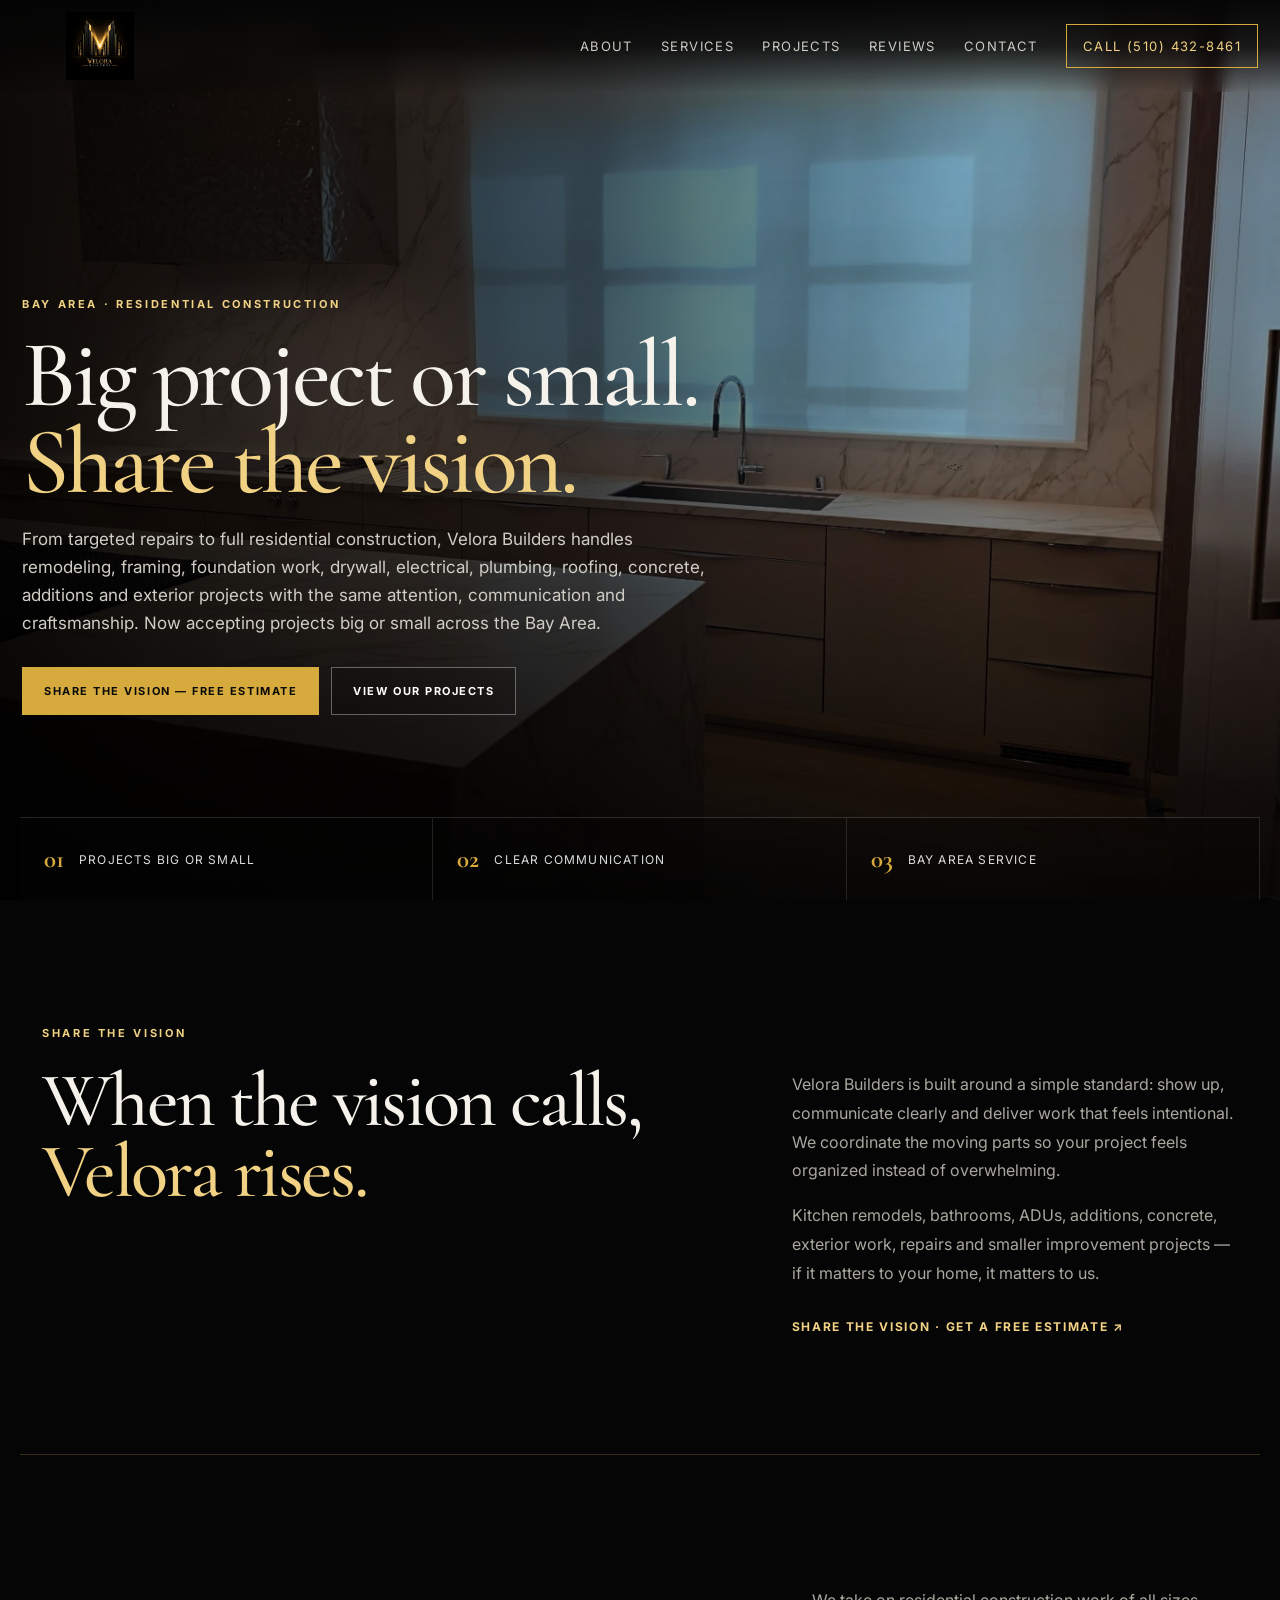
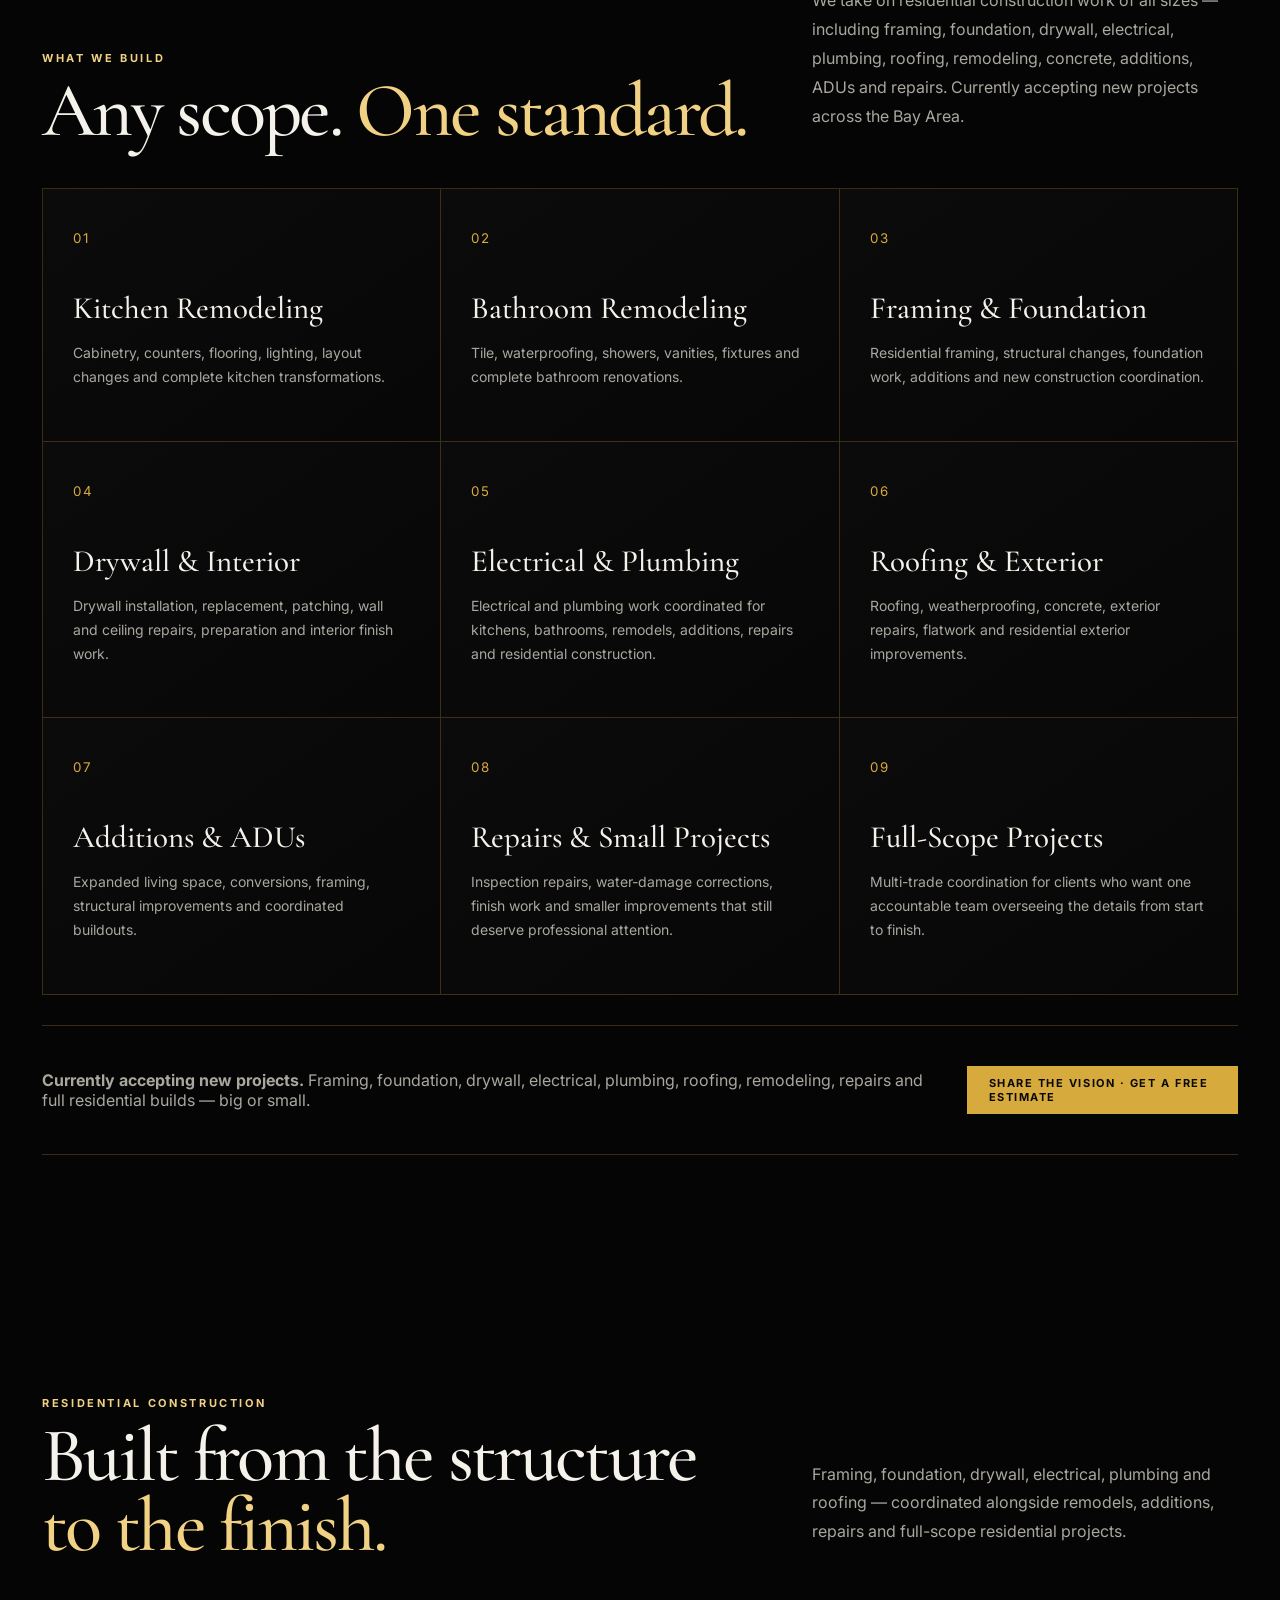
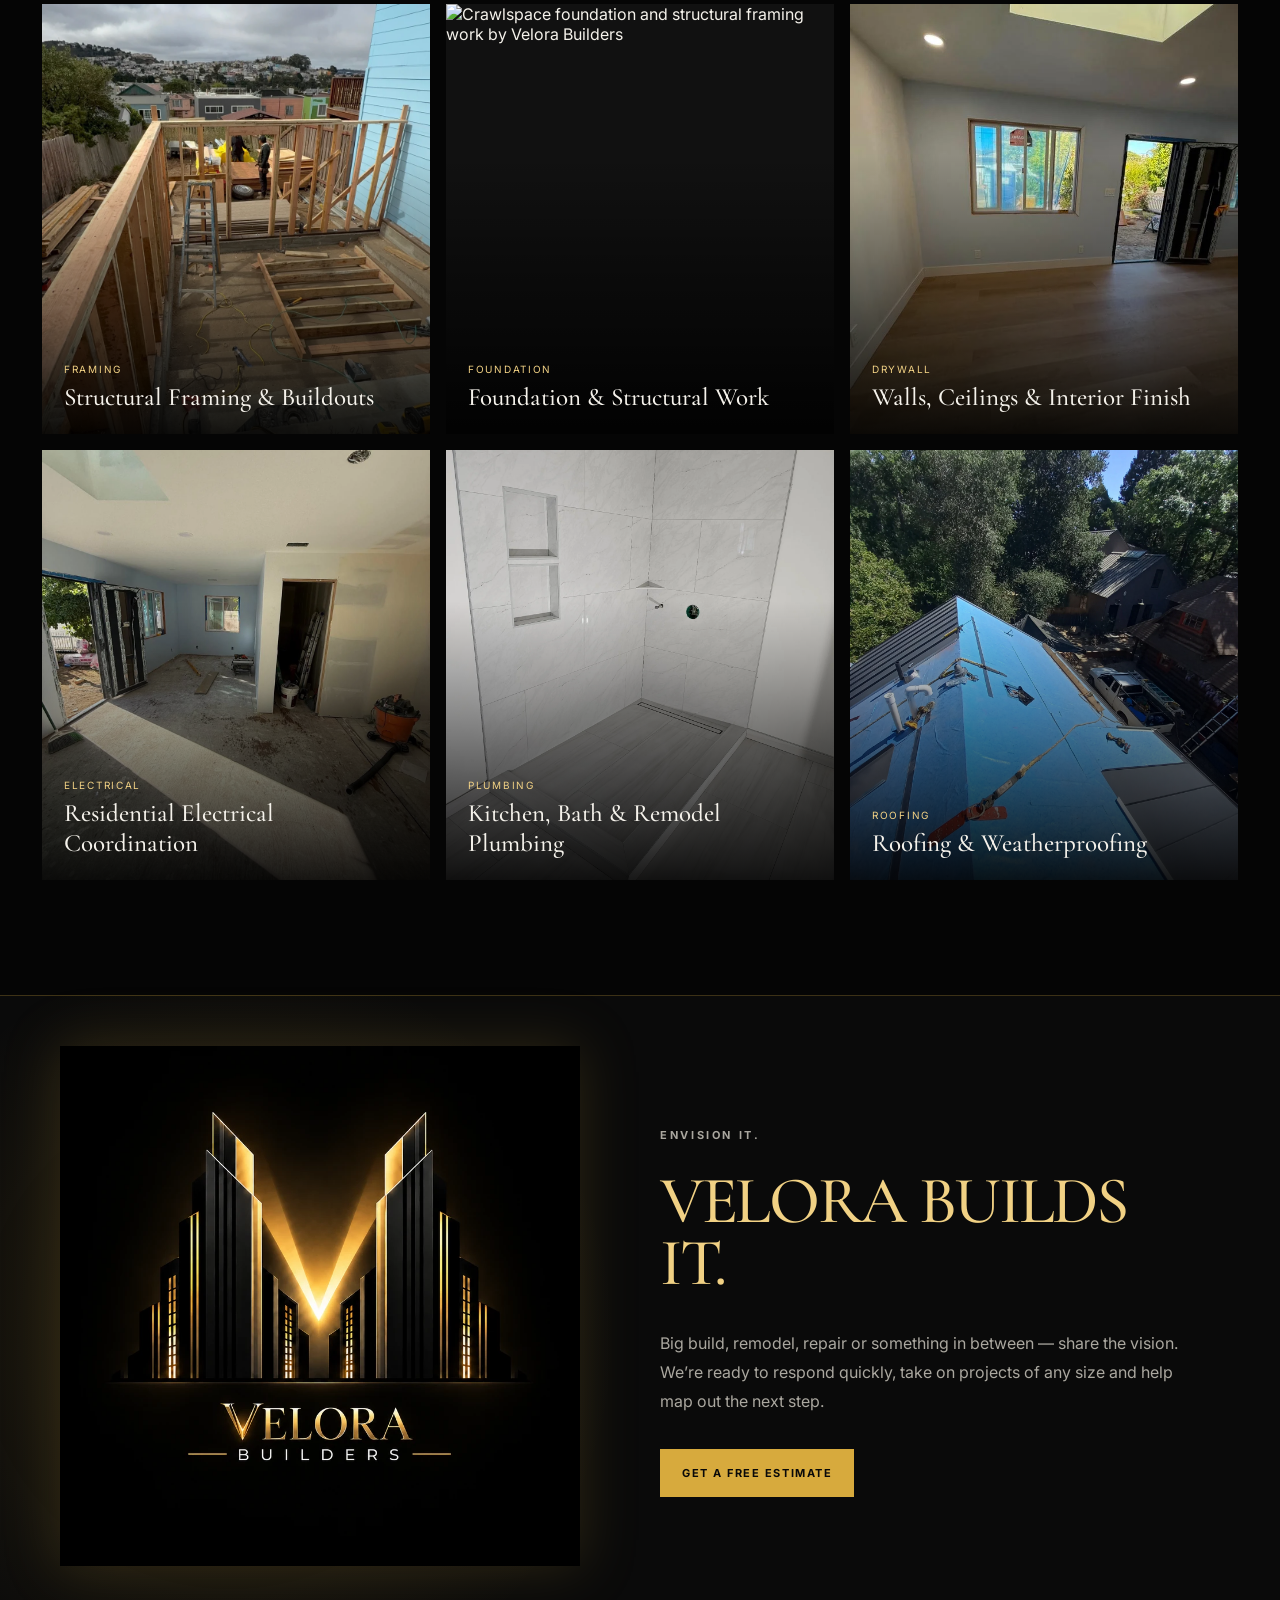
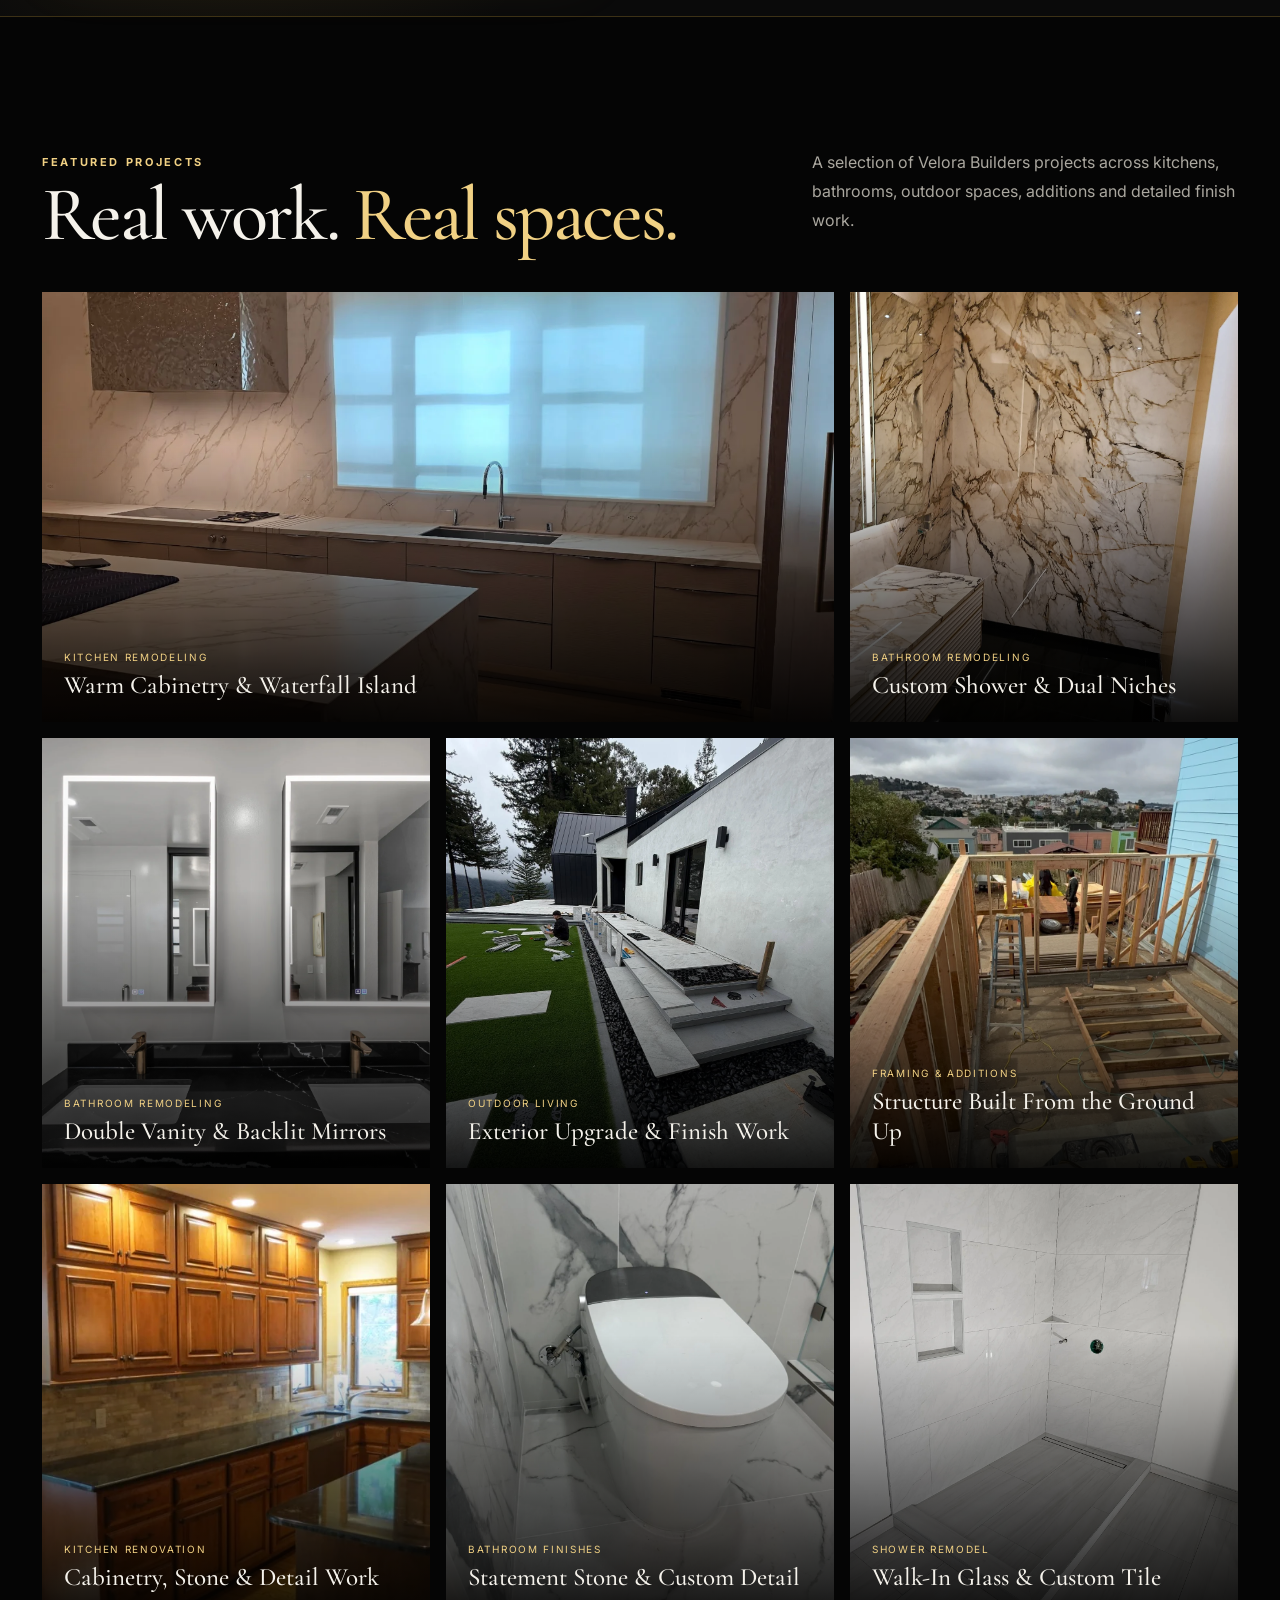
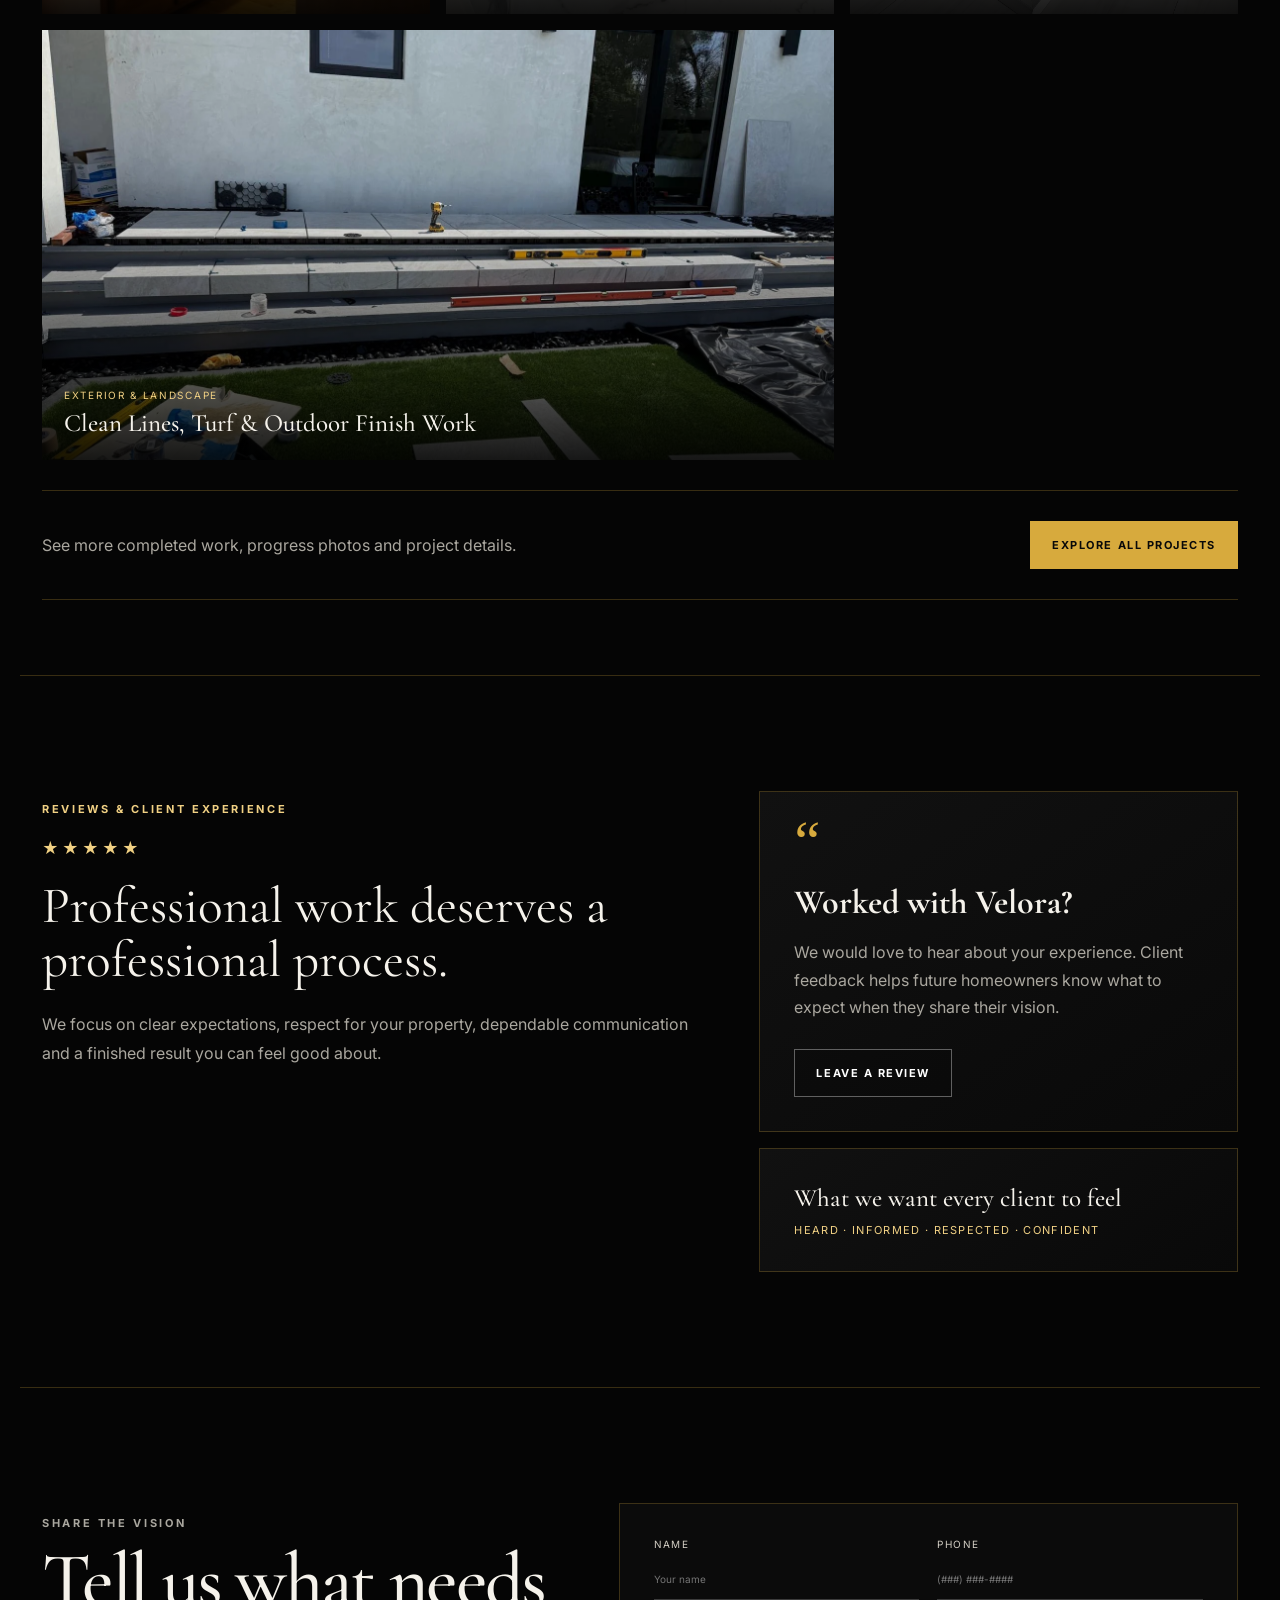
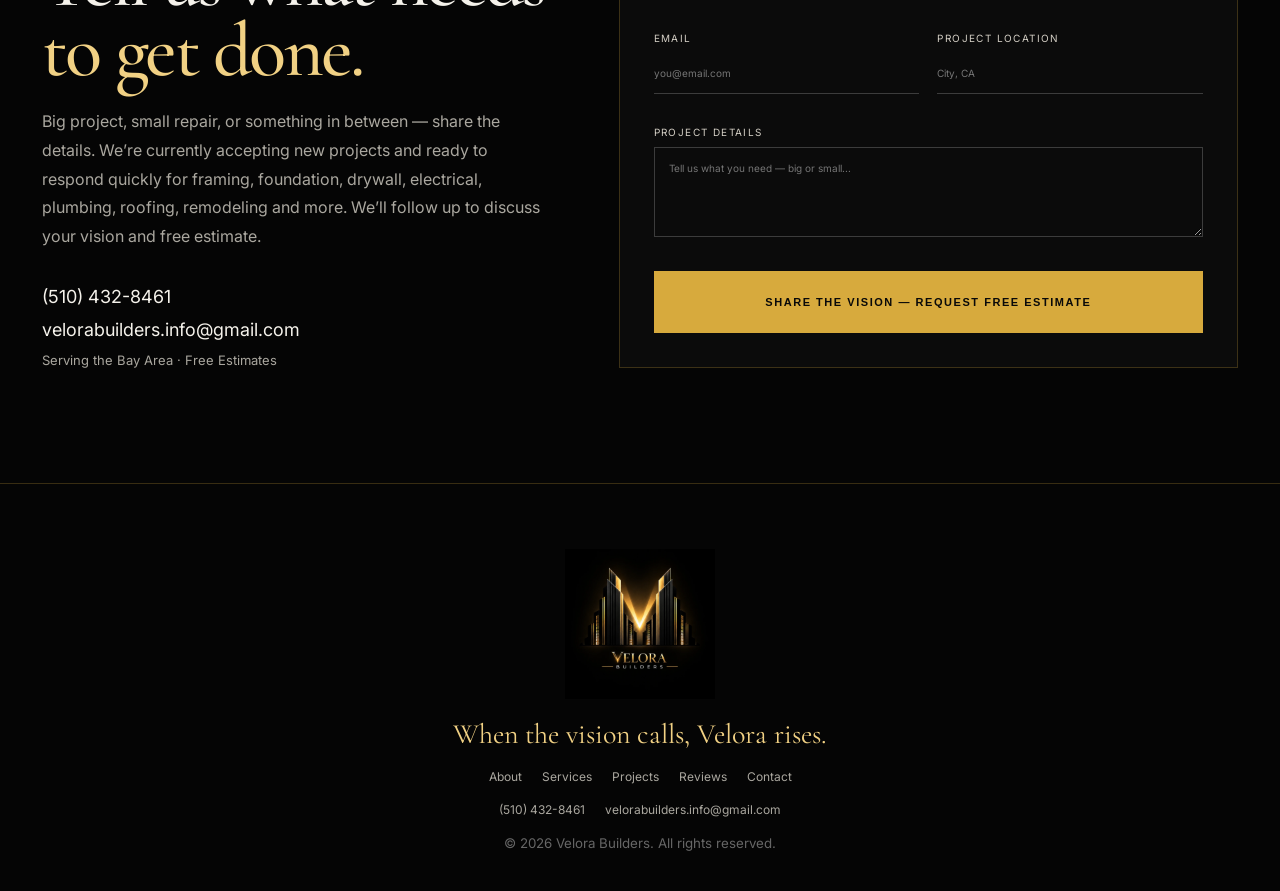
==== commit c35c4cbf: "Add files via upload" ====
--- a/index.html
+++ b/index.html
@@ -61,7 +61,15 @@
   <div class="section-heading"><div><p class="section-kicker">RESIDENTIAL CONSTRUCTION</p><h2>Built from the structure <span>to the finish.</span></h2></div><p>Framing, foundation, drywall, electrical, plumbing and roofing — coordinated alongside remodels, additions, repairs and full-scope residential projects.</p></div>
   <div class="project-grid">
     <figure class="project"><img src="assets/projects/project-13.webp" alt="Residential framing and structural construction" loading="lazy"><figcaption><span>FRAMING</span><b>Structural Framing & Buildouts</b></figcaption></figure>
-    <figure class="project"><img src="assets/projects/project-10.webp" alt="Foundation and exterior structural construction" loading="lazy"><figcaption><span>FOUNDATION</span><b>Foundation & Structural Work</b></figcaption></figure>
+    <figure class="project"><img
+              src="assets/projects/foundation-crawlspace-1200.webp"
+              srcset="assets/projects/foundation-crawlspace-800.webp 800w,
+                      assets/projects/foundation-crawlspace-1200.webp 1200w,
+                      assets/projects/foundation-crawlspace-1600.webp 1600w"
+              sizes="(max-width: 768px) 100vw, 50vw"
+              alt="Crawlspace foundation and structural framing work by Velora Builders"
+              loading="lazy"
+              decoding="async"><figcaption><span>FOUNDATION</span><b>Foundation & Structural Work</b></figcaption></figure>
     <figure class="project"><img src="assets/projects/project-28.webp" alt="Drywall and interior finish construction" loading="lazy"><figcaption><span>DRYWALL</span><b>Walls, Ceilings & Interior Finish</b></figcaption></figure>
     <figure class="project"><img src="assets/projects/project-15.webp" alt="Electrical work coordinated during residential renovation" loading="lazy"><figcaption><span>ELECTRICAL</span><b>Residential Electrical Coordination</b></figcaption></figure>
     <figure class="project"><img src="assets/projects/project-23.webp" alt="Plumbing work during bathroom and shower remodeling" loading="lazy"><figcaption><span>PLUMBING</span><b>Kitchen, Bath & Remodel Plumbing</b></figcaption></figure>
